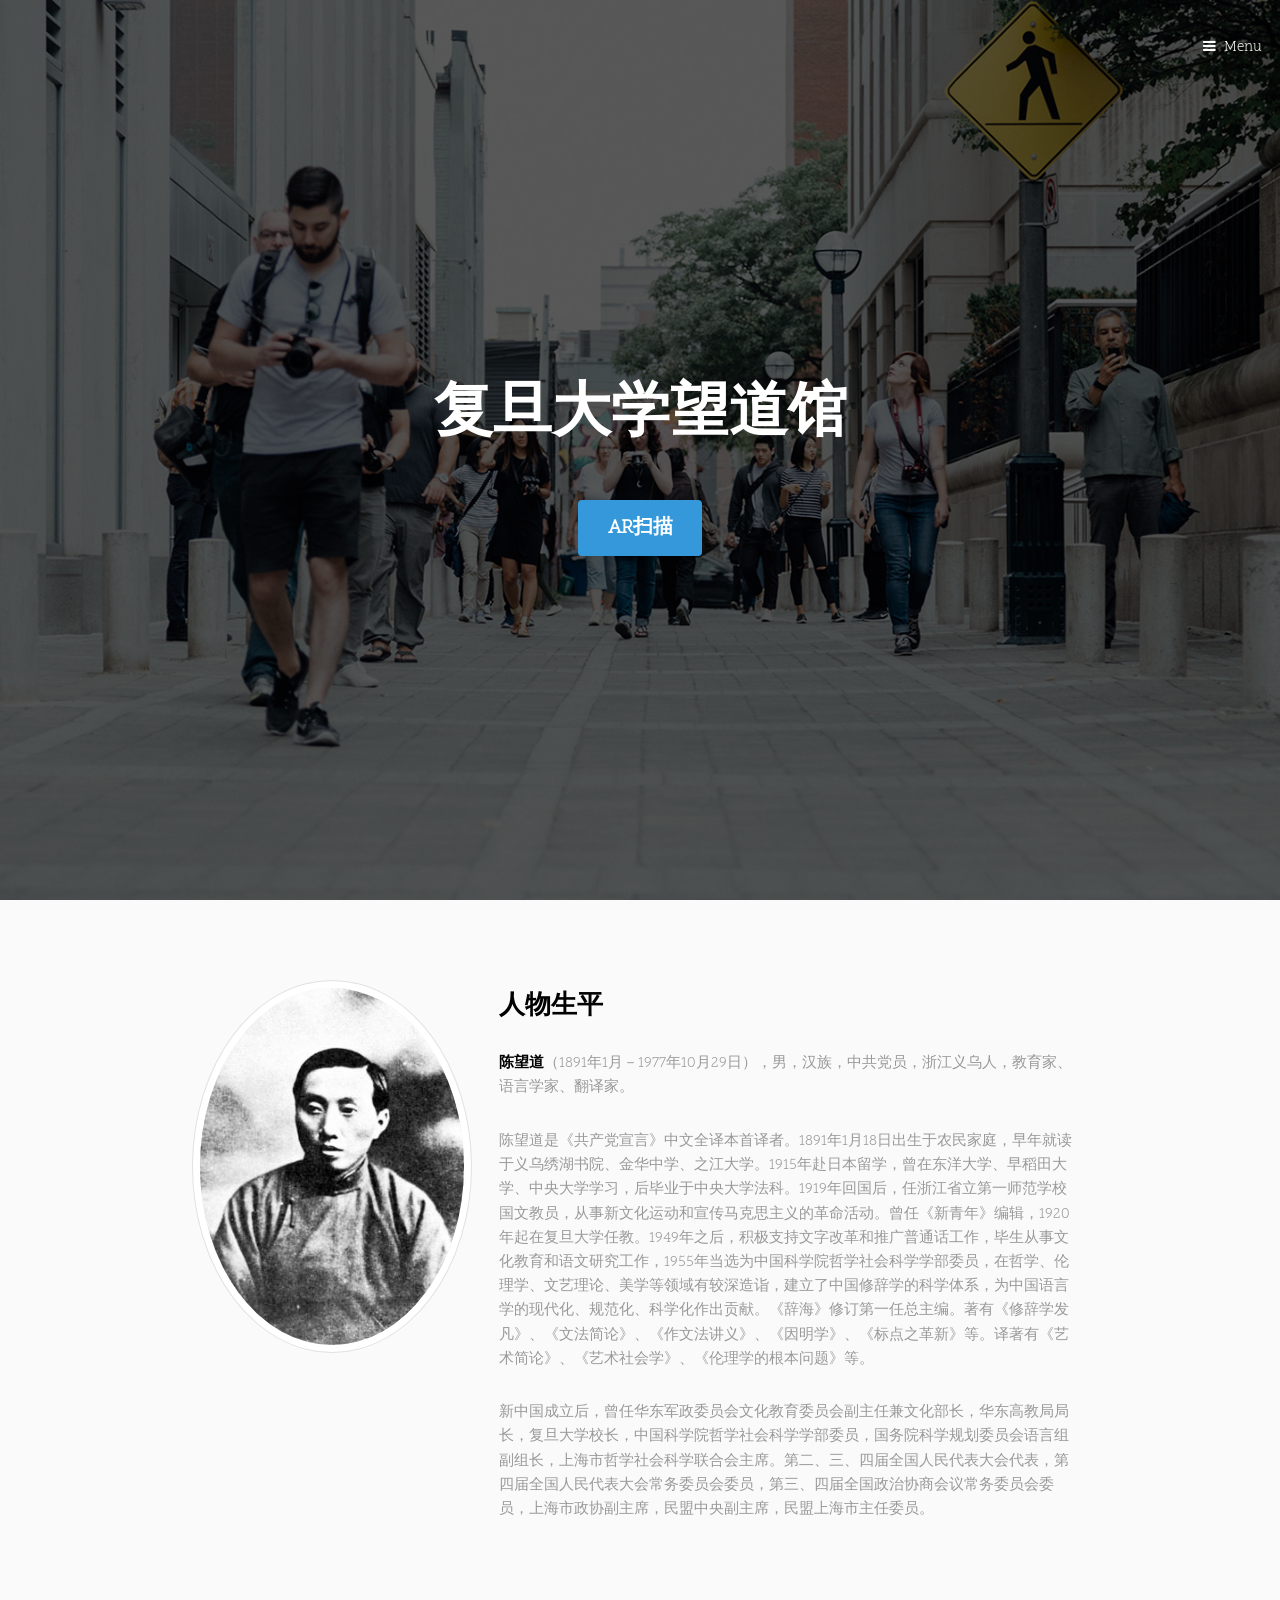
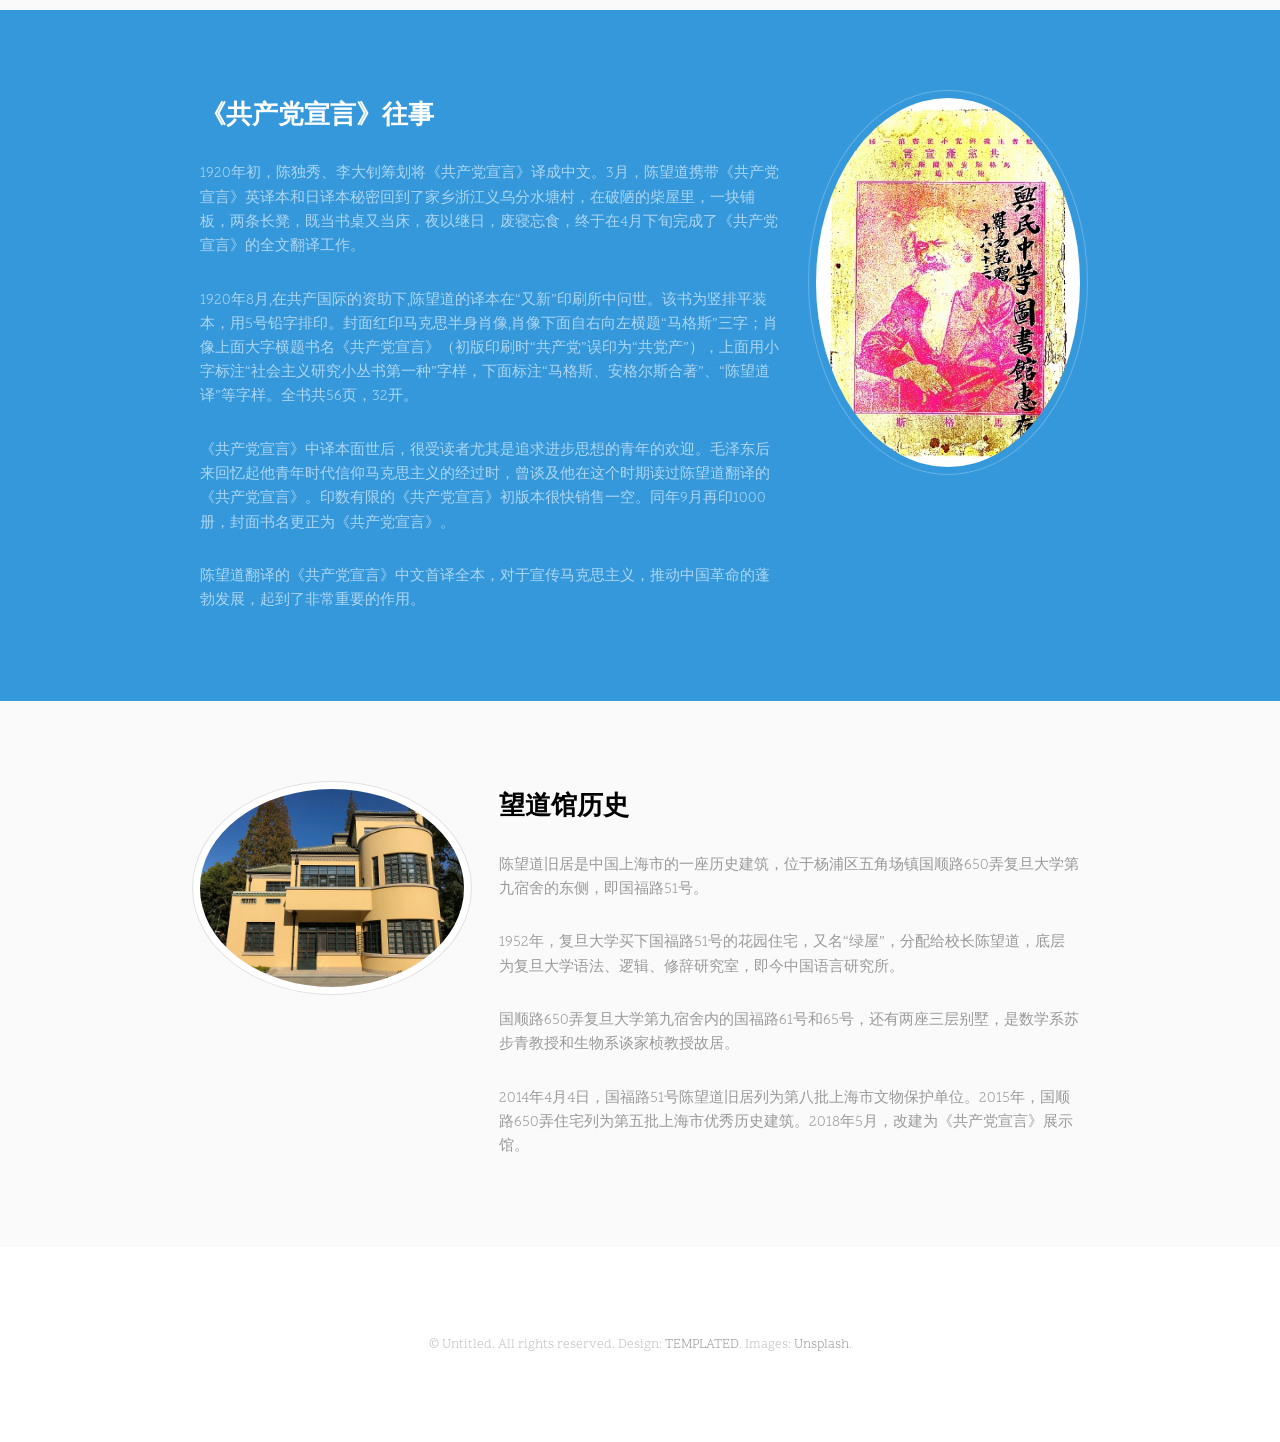
==== Wangdao_WebAR/index.html @ d353bb8d "Add files via upload" ====
<!DOCTYPE HTML>
<!--
	Urban by TEMPLATED
	templated.co @templatedco
	Released for free under the Creative Commons Attribution 3.0 license (templated.co/license)
-->
<html>
	<head>
		<title>复旦大学望道馆</title>
		<meta charset="utf-8" />
		<meta name="viewport" content="width=device-width, initial-scale=1" />
		<link rel="stylesheet" href="assets/css/main.css" />
	</head>
	<body>

		<!-- Header -->
			<header id="header" class="alt">
				<a href="#menu">Menu</a>
			</header>

		<!-- Nav -->
			<nav id="menu">
				<ul class="links">
					<li><a href="index.html">主页</a></li>
					<li><a href="index.html#content1">人物生平</a></li>
					<li><a href="index.html#content2">宣言往事</a></li>
					<li><a href="index.html#content3">展馆历史</a></li>
				</ul>
			</nav>

		<!-- Banner -->
			<section id="banner">
				<div class="inner">
					<header>
						<h1>复旦大学望道馆</h1>
						<p></p>
					</header>
					<a href="#main" class="button big scrolly">AR扫描</a>
				</div>
			</section>

		<!-- Main -->
			<div id="main">

				<!-- Section -->
					<section class="wrapper style1" id="content1">
						<div class="inner">
							<!-- 2 Columns -->
								<div class="flex flex-2">
									<div class="col col1">
										<div class="image round fit">
											<a class="link"><img src="images/Chen_Wangdao.jpg" alt="" /></a>
										</div>
									</div>
									<div class="col col2">
										<h3>人物生平</h3>
										<p><strong>陈望道</strong>（1891年1月－1977年10月29日），男，汉族，中共党员，浙江义乌人，教育家、语言学家、翻译家。</p>
										<p>陈望道是《共产党宣言》中文全译本首译者。1891年1月18日出生于农民家庭，早年就读于义乌绣湖书院、金华中学、之江大学。1915年赴日本留学，曾在东洋大学、早稻田大学、中央大学学习，后毕业于中央大学法科。1919年回国后，任浙江省立第一师范学校国文教员，从事新文化运动和宣传马克思主义的革命活动。曾任《新青年》编辑，1920年起在复旦大学任教。1949年之后，积极支持文字改革和推广普通话工作，毕生从事文化教育和语文研究工作，1955年当选为中国科学院哲学社会科学学部委员，在哲学、伦理学、文艺理论、美学等领域有较深造诣，建立了中国修辞学的科学体系，为中国语言学的现代化、规范化、科学化作出贡献。《辞海》修订第一任总主编。著有《修辞学发凡》、《文法简论》、《作文法讲义》、《因明学》、《标点之革新》等。译著有《艺术简论》、《艺术社会学》、《伦理学的根本问题》等。</p>
										<p>新中国成立后，曾任华东军政委员会文化教育委员会副主任兼文化部长，华东高教局局长，复旦大学校长，中国科学院哲学社会科学学部委员，国务院科学规划委员会语言组副组长，上海市哲学社会科学联合会主席。第二、三、四届全国人民代表大会代表，第四届全国人民代表大会常务委员会委员，第三、四届全国政治协商会议常务委员会委员，上海市政协副主席，民盟中央副主席，民盟上海市主任委员。</p>
										<!-- <a href="#" class="button">Learn More</a> -->
									</div>
								</div>
						</div>
					</section>

				<!-- Section -->
					<section class="wrapper style2" id="content2">
						<div class="inner">
							<div class="flex flex-2">
								<div class="col col2">
									<h3>《共产党宣言》往事</h3>
									<p>1920年初，陈独秀、李大钊筹划将《共产党宣言》译成中文。3月，陈望道携带《共产党宣言》英译本和日译本秘密回到了家乡浙江义乌分水塘村，在破陋的柴屋里，一块铺板，两条长凳，既当书桌又当床，夜以继日，废寝忘食，终于在4月下旬完成了《共产党宣言》的全文翻译工作。</p>
									<p>1920年8月,在共产国际的资助下,陈望道的译本在“又新”印刷所中问世。该书为竖排平装本，用5号铅字排印。封面红印马克思半身肖像,肖像下面自右向左横题“马格斯”三字；肖像上面大字横题书名《共产党宣言》（初版印刷时“共产党”误印为“共党产”），上面用小字标注“社会主义研究小丛书第一种”字样，下面标注“马格斯、安格尔斯合著”、“陈望道译”等字样。全书共56页，32开。</p>
									<p>《共产党宣言》中译本面世后，很受读者尤其是追求进步思想的青年的欢迎。毛泽东后来回忆起他青年时代信仰马克思主义的经过时，曾谈及他在这个时期读过陈望道翻译的《共产党宣言》。印数有限的《共产党宣言》初版本很快销售一空。同年9月再印1000册，封面书名更正为《共产党宣言》。</p>
									<p>陈望道翻译的《共产党宣言》中文首译全本，对于宣传马克思主义，推动中国革命的蓬勃发展，起到了非常重要的作用。</p>
									<!-- <a href="#" class="button">Learn More</a> -->
								</div>
								<div class="col col1 first">
									<div class="image round fit">
										<a class="link"><img src="images/Communist_Manifesto.jpg" alt="" /></a>
									</div>
								</div>
							</div>
						</div>
					</section>

				<!-- Section -->
					<section class="wrapper style1" id="content3">
						<div class="inner">
							<div class="flex flex-2">
								<div class="col col1">
									<div class="image round fit">
										<a class="link"><img src="images/Residence_of_Chen_Wangdao.jpg" alt="" /></a>
									</div>
								</div>
								<div class="col col2">
									<h3>望道馆历史</h3>
									<p>陈望道旧居是中国上海市的一座历史建筑，位于杨浦区五角场镇国顺路650弄复旦大学第九宿舍的东侧，即国福路51号。</p>

									<p>1952年，复旦大学买下国福路51号的花园住宅，又名“绿屋”，分配给校长陈望道，底层为复旦大学语法、逻辑、修辞研究室，即今中国语言研究所。</p>
										
									<p>国顺路650弄复旦大学第九宿舍内的国福路61号和65号，还有两座三层别墅，是数学系苏步青教授和生物系谈家桢教授故居。</p>
										
									<p>2014年4月4日，国福路51号陈望道旧居列为第八批上海市文物保护单位。2015年，国顺路650弄住宅列为第五批上海市优秀历史建筑。2018年5月，改建为《共产党宣言》展示馆。</p>
									<!-- <a href="#" class="button">Learn More</a> -->
								</div>
							</div>
						</div>
					</section>

			</div>

		<!-- Footer -->
			<footer id="footer">
				<div class="copyright">
					<p>&copy; Untitled. All rights reserved. Design: <a href="https://templated.co">TEMPLATED</a>. Images: <a href="https://unsplash.com">Unsplash</a>.</p>
				</div>
			</footer>

		<!-- Scripts -->
			<script src="assets/js/jquery.min.js"></script>
			<script src="assets/js/jquery.scrolly.min.js"></script>
			<script src="assets/js/jquery.scrollex.min.js"></script>
			<script src="assets/js/skel.min.js"></script>
			<script src="assets/js/util.js"></script>
			<script src="assets/js/main.js"></script>

	</body>
</html>
---- Wangdao_WebAR/assets/css/main.css ----
@charset "UTF-8";
@import url(font-awesome.min.css);
@import url("https://fonts.googleapis.com/css?family=Scope+One|Trocchi");

/*
	Urban by TEMPLATED
	templated.co @templatedco
	Released for free under the Creative Commons Attribution 3.0 license (templated.co/license)
*/

/* Reset */

	html, body, div, span, applet, object, iframe, h1, h2, h3, h4, h5, h6, p, blockquote, pre, a, abbr, acronym, address, big, cite, code, del, dfn, em, img, ins, kbd, q, s, samp, small, strike, strong, sub, sup, tt, var, b, u, i, center, dl, dt, dd, ol, ul, li, fieldset, form, label, legend, table, caption, tbody, tfoot, thead, tr, th, td, article, aside, canvas, details, embed, figure, figcaption, footer, header, hgroup, menu, nav, output, ruby, section, summary, time, mark, audio, video {
		margin: 0;
		padding: 0;
		border: 0;
		font-size: 100%;
		font: inherit;
		vertical-align: baseline;
	}

	article, aside, details, figcaption, figure, footer, header, hgroup, menu, nav, section {
		display: block;
	}

	body {
		line-height: 1;
	}

	ol, ul {
		list-style: none;
	}

	blockquote, q {
		quotes: none;
	}

	blockquote:before, blockquote:after, q:before, q:after {
		content: '';
		content: none;
	}

	table {
		border-collapse: collapse;
		border-spacing: 0;
	}

	body {
		-webkit-text-size-adjust: none;
	}

/* Box Model */

	*, *:before, *:after {
		-moz-box-sizing: border-box;
		-webkit-box-sizing: border-box;
		box-sizing: border-box;
	}

/* Containers */

	.container {
		margin-left: auto;
		margin-right: auto;
	}

	.container.\31 25\25 {
		width: 100%;
		max-width: 100em;
		min-width: 80em;
	}

	.container.\37 5\25 {
		width: 60em;
	}

	.container.\35 0\25 {
		width: 40em;
	}

	.container.\32 5\25 {
		width: 20em;
	}

	.container {
		width: 80em;
	}

	@media screen and (max-width: 1680px) {

		.container.\31 25\25 {
			width: 100%;
			max-width: 100em;
			min-width: 80em;
		}

		.container.\37 5\25 {
			width: 60em;
		}

		.container.\35 0\25 {
			width: 40em;
		}

		.container.\32 5\25 {
			width: 20em;
		}

		.container {
			width: 80em;
		}

	}

	@media screen and (max-width: 1280px) {

		.container.\31 25\25 {
			width: 100%;
			max-width: 81.25em;
			min-width: 65em;
		}

		.container.\37 5\25 {
			width: 48.75em;
		}

		.container.\35 0\25 {
			width: 32.5em;
		}

		.container.\32 5\25 {
			width: 16.25em;
		}

		.container {
			width: 65em;
		}

	}

	@media screen and (max-width: 980px) {

		.container.\31 25\25 {
			width: 100%;
			max-width: 112.5%;
			min-width: 90%;
		}

		.container.\37 5\25 {
			width: 67.5%;
		}

		.container.\35 0\25 {
			width: 45%;
		}

		.container.\32 5\25 {
			width: 22.5%;
		}

		.container {
			width: 90%;
		}

	}

	@media screen and (max-width: 736px) {

		.container.\31 25\25 {
			width: 100%;
			max-width: 112.5%;
			min-width: 90%;
		}

		.container.\37 5\25 {
			width: 67.5%;
		}

		.container.\35 0\25 {
			width: 45%;
		}

		.container.\32 5\25 {
			width: 22.5%;
		}

		.container {
			width: 90% !important;
		}

	}

	@media screen and (max-width: 480px) {

		.container.\31 25\25 {
			width: 100%;
			max-width: 112.5%;
			min-width: 90%;
		}

		.container.\37 5\25 {
			width: 67.5%;
		}

		.container.\35 0\25 {
			width: 45%;
		}

		.container.\32 5\25 {
			width: 22.5%;
		}

		.container {
			width: 90% !important;
		}

	}

/* Grid */

	.row {
		border-bottom: solid 1px transparent;
		-moz-box-sizing: border-box;
		-webkit-box-sizing: border-box;
		box-sizing: border-box;
	}

	.row > * {
		float: left;
		-moz-box-sizing: border-box;
		-webkit-box-sizing: border-box;
		box-sizing: border-box;
	}

	.row:after, .row:before {
		content: '';
		display: block;
		clear: both;
		height: 0;
	}

	.row.uniform > * > :first-child {
		margin-top: 0;
	}

	.row.uniform > * > :last-child {
		margin-bottom: 0;
	}

	.row.\30 \25 > * {
		padding: 0 0 0 0em;
	}

	.row.\30 \25 {
		margin: 0 0 -1px 0em;
	}

	.row.uniform.\30 \25 > * {
		padding: 0em 0 0 0em;
	}

	.row.uniform.\30 \25 {
		margin: 0em 0 -1px 0em;
	}

	.row > * {
		padding: 0 0 0 2em;
	}

	.row {
		margin: 0 0 -1px -2em;
	}

	.row.uniform > * {
		padding: 2em 0 0 2em;
	}

	.row.uniform {
		margin: -2em 0 -1px -2em;
	}

	.row.\32 00\25 > * {
		padding: 0 0 0 4em;
	}

	.row.\32 00\25 {
		margin: 0 0 -1px -4em;
	}

	.row.uniform.\32 00\25 > * {
		padding: 4em 0 0 4em;
	}

	.row.uniform.\32 00\25 {
		margin: -4em 0 -1px -4em;
	}

	.row.\31 50\25 > * {
		padding: 0 0 0 3em;
	}

	.row.\31 50\25 {
		margin: 0 0 -1px -3em;
	}

	.row.uniform.\31 50\25 > * {
		padding: 3em 0 0 3em;
	}

	.row.uniform.\31 50\25 {
		margin: -3em 0 -1px -3em;
	}

	.row.\35 0\25 > * {
		padding: 0 0 0 1em;
	}

	.row.\35 0\25 {
		margin: 0 0 -1px -1em;
	}

	.row.uniform.\35 0\25 > * {
		padding: 1em 0 0 1em;
	}

	.row.uniform.\35 0\25 {
		margin: -1em 0 -1px -1em;
	}

	.row.\32 5\25 > * {
		padding: 0 0 0 0.5em;
	}

	.row.\32 5\25 {
		margin: 0 0 -1px -0.5em;
	}

	.row.uniform.\32 5\25 > * {
		padding: 0.5em 0 0 0.5em;
	}

	.row.uniform.\32 5\25 {
		margin: -0.5em 0 -1px -0.5em;
	}

	.\31 2u, .\31 2u\24 {
		width: 100%;
		clear: none;
		margin-left: 0;
	}

	.\31 1u, .\31 1u\24 {
		width: 91.6666666667%;
		clear: none;
		margin-left: 0;
	}

	.\31 0u, .\31 0u\24 {
		width: 83.3333333333%;
		clear: none;
		margin-left: 0;
	}

	.\39 u, .\39 u\24 {
		width: 75%;
		clear: none;
		margin-left: 0;
	}

	.\38 u, .\38 u\24 {
		width: 66.6666666667%;
		clear: none;
		margin-left: 0;
	}

	.\37 u, .\37 u\24 {
		width: 58.3333333333%;
		clear: none;
		margin-left: 0;
	}

	.\36 u, .\36 u\24 {
		width: 50%;
		clear: none;
		margin-left: 0;
	}

	.\35 u, .\35 u\24 {
		width: 41.6666666667%;
		clear: none;
		margin-left: 0;
	}

	.\34 u, .\34 u\24 {
		width: 33.3333333333%;
		clear: none;
		margin-left: 0;
	}

	.\33 u, .\33 u\24 {
		width: 25%;
		clear: none;
		margin-left: 0;
	}

	.\32 u, .\32 u\24 {
		width: 16.6666666667%;
		clear: none;
		margin-left: 0;
	}

	.\31 u, .\31 u\24 {
		width: 8.3333333333%;
		clear: none;
		margin-left: 0;
	}

	.\31 2u\24 + *,
	.\31 1u\24 + *,
	.\31 0u\24 + *,
	.\39 u\24 + *,
	.\38 u\24 + *,
	.\37 u\24 + *,
	.\36 u\24 + *,
	.\35 u\24 + *,
	.\34 u\24 + *,
	.\33 u\24 + *,
	.\32 u\24 + *,
	.\31 u\24 + * {
		clear: left;
	}

	.\-11u {
		margin-left: 91.66667%;
	}

	.\-10u {
		margin-left: 83.33333%;
	}

	.\-9u {
		margin-left: 75%;
	}

	.\-8u {
		margin-left: 66.66667%;
	}

	.\-7u {
		margin-left: 58.33333%;
	}

	.\-6u {
		margin-left: 50%;
	}

	.\-5u {
		margin-left: 41.66667%;
	}

	.\-4u {
		margin-left: 33.33333%;
	}

	.\-3u {
		margin-left: 25%;
	}

	.\-2u {
		margin-left: 16.66667%;
	}

	.\-1u {
		margin-left: 8.33333%;
	}

	@media screen and (max-width: 1680px) {

		.row > * {
			padding: 0 0 0 2em;
		}

		.row {
			margin: 0 0 -1px -2em;
		}

		.row.uniform > * {
			padding: 2em 0 0 2em;
		}

		.row.uniform {
			margin: -2em 0 -1px -2em;
		}

		.row.\32 00\25 > * {
			padding: 0 0 0 4em;
		}

		.row.\32 00\25 {
			margin: 0 0 -1px -4em;
		}

		.row.uniform.\32 00\25 > * {
			padding: 4em 0 0 4em;
		}

		.row.uniform.\32 00\25 {
			margin: -4em 0 -1px -4em;
		}

		.row.\31 50\25 > * {
			padding: 0 0 0 3em;
		}

		.row.\31 50\25 {
			margin: 0 0 -1px -3em;
		}

		.row.uniform.\31 50\25 > * {
			padding: 3em 0 0 3em;
		}

		.row.uniform.\31 50\25 {
			margin: -3em 0 -1px -3em;
		}

		.row.\35 0\25 > * {
			padding: 0 0 0 1em;
		}

		.row.\35 0\25 {
			margin: 0 0 -1px -1em;
		}

		.row.uniform.\35 0\25 > * {
			padding: 1em 0 0 1em;
		}

		.row.uniform.\35 0\25 {
			margin: -1em 0 -1px -1em;
		}

		.row.\32 5\25 > * {
			padding: 0 0 0 0.5em;
		}

		.row.\32 5\25 {
			margin: 0 0 -1px -0.5em;
		}

		.row.uniform.\32 5\25 > * {
			padding: 0.5em 0 0 0.5em;
		}

		.row.uniform.\32 5\25 {
			margin: -0.5em 0 -1px -0.5em;
		}

		.\31 2u\28xlarge\29, .\31 2u\24\28xlarge\29 {
			width: 100%;
			clear: none;
			margin-left: 0;
		}

		.\31 1u\28xlarge\29, .\31 1u\24\28xlarge\29 {
			width: 91.6666666667%;
			clear: none;
			margin-left: 0;
		}

		.\31 0u\28xlarge\29, .\31 0u\24\28xlarge\29 {
			width: 83.3333333333%;
			clear: none;
			margin-left: 0;
		}

		.\39 u\28xlarge\29, .\39 u\24\28xlarge\29 {
			width: 75%;
			clear: none;
			margin-left: 0;
		}

		.\38 u\28xlarge\29, .\38 u\24\28xlarge\29 {
			width: 66.6666666667%;
			clear: none;
			margin-left: 0;
		}

		.\37 u\28xlarge\29, .\37 u\24\28xlarge\29 {
			width: 58.3333333333%;
			clear: none;
			margin-left: 0;
		}

		.\36 u\28xlarge\29, .\36 u\24\28xlarge\29 {
			width: 50%;
			clear: none;
			margin-left: 0;
		}

		.\35 u\28xlarge\29, .\35 u\24\28xlarge\29 {
			width: 41.6666666667%;
			clear: none;
			margin-left: 0;
		}

		.\34 u\28xlarge\29, .\34 u\24\28xlarge\29 {
			width: 33.3333333333%;
			clear: none;
			margin-left: 0;
		}

		.\33 u\28xlarge\29, .\33 u\24\28xlarge\29 {
			width: 25%;
			clear: none;
			margin-left: 0;
		}

		.\32 u\28xlarge\29, .\32 u\24\28xlarge\29 {
			width: 16.6666666667%;
			clear: none;
			margin-left: 0;
		}

		.\31 u\28xlarge\29, .\31 u\24\28xlarge\29 {
			width: 8.3333333333%;
			clear: none;
			margin-left: 0;
		}

		.\31 2u\24\28xlarge\29 + *,
		.\31 1u\24\28xlarge\29 + *,
		.\31 0u\24\28xlarge\29 + *,
		.\39 u\24\28xlarge\29 + *,
		.\38 u\24\28xlarge\29 + *,
		.\37 u\24\28xlarge\29 + *,
		.\36 u\24\28xlarge\29 + *,
		.\35 u\24\28xlarge\29 + *,
		.\34 u\24\28xlarge\29 + *,
		.\33 u\24\28xlarge\29 + *,
		.\32 u\24\28xlarge\29 + *,
		.\31 u\24\28xlarge\29 + * {
			clear: left;
		}

		.\-11u\28xlarge\29 {
			margin-left: 91.66667%;
		}

		.\-10u\28xlarge\29 {
			margin-left: 83.33333%;
		}

		.\-9u\28xlarge\29 {
			margin-left: 75%;
		}

		.\-8u\28xlarge\29 {
			margin-left: 66.66667%;
		}

		.\-7u\28xlarge\29 {
			margin-left: 58.33333%;
		}

		.\-6u\28xlarge\29 {
			margin-left: 50%;
		}

		.\-5u\28xlarge\29 {
			margin-left: 41.66667%;
		}

		.\-4u\28xlarge\29 {
			margin-left: 33.33333%;
		}

		.\-3u\28xlarge\29 {
			margin-left: 25%;
		}

		.\-2u\28xlarge\29 {
			margin-left: 16.66667%;
		}

		.\-1u\28xlarge\29 {
			margin-left: 8.33333%;
		}

	}

	@media screen and (max-width: 1280px) {

		.row > * {
			padding: 0 0 0 1.5em;
		}

		.row {
			margin: 0 0 -1px -1.5em;
		}

		.row.uniform > * {
			padding: 1.5em 0 0 1.5em;
		}

		.row.uniform {
			margin: -1.5em 0 -1px -1.5em;
		}

		.row.\32 00\25 > * {
			padding: 0 0 0 3em;
		}

		.row.\32 00\25 {
			margin: 0 0 -1px -3em;
		}

		.row.uniform.\32 00\25 > * {
			padding: 3em 0 0 3em;
		}

		.row.uniform.\32 00\25 {
			margin: -3em 0 -1px -3em;
		}

		.row.\31 50\25 > * {
			padding: 0 0 0 2.25em;
		}

		.row.\31 50\25 {
			margin: 0 0 -1px -2.25em;
		}

		.row.uniform.\31 50\25 > * {
			padding: 2.25em 0 0 2.25em;
		}

		.row.uniform.\31 50\25 {
			margin: -2.25em 0 -1px -2.25em;
		}

		.row.\35 0\25 > * {
			padding: 0 0 0 0.75em;
		}

		.row.\35 0\25 {
			margin: 0 0 -1px -0.75em;
		}

		.row.uniform.\35 0\25 > * {
			padding: 0.75em 0 0 0.75em;
		}

		.row.uniform.\35 0\25 {
			margin: -0.75em 0 -1px -0.75em;
		}

		.row.\32 5\25 > * {
			padding: 0 0 0 0.375em;
		}

		.row.\32 5\25 {
			margin: 0 0 -1px -0.375em;
		}

		.row.uniform.\32 5\25 > * {
			padding: 0.375em 0 0 0.375em;
		}

		.row.uniform.\32 5\25 {
			margin: -0.375em 0 -1px -0.375em;
		}

		.\31 2u\28large\29, .\31 2u\24\28large\29 {
			width: 100%;
			clear: none;
			margin-left: 0;
		}

		.\31 1u\28large\29, .\31 1u\24\28large\29 {
			width: 91.6666666667%;
			clear: none;
			margin-left: 0;
		}

		.\31 0u\28large\29, .\31 0u\24\28large\29 {
			width: 83.3333333333%;
			clear: none;
			margin-left: 0;
		}

		.\39 u\28large\29, .\39 u\24\28large\29 {
			width: 75%;
			clear: none;
			margin-left: 0;
		}

		.\38 u\28large\29, .\38 u\24\28large\29 {
			width: 66.6666666667%;
			clear: none;
			margin-left: 0;
		}

		.\37 u\28large\29, .\37 u\24\28large\29 {
			width: 58.3333333333%;
			clear: none;
			margin-left: 0;
		}

		.\36 u\28large\29, .\36 u\24\28large\29 {
			width: 50%;
			clear: none;
			margin-left: 0;
		}

		.\35 u\28large\29, .\35 u\24\28large\29 {
			width: 41.6666666667%;
			clear: none;
			margin-left: 0;
		}

		.\34 u\28large\29, .\34 u\24\28large\29 {
			width: 33.3333333333%;
			clear: none;
			margin-left: 0;
		}

		.\33 u\28large\29, .\33 u\24\28large\29 {
			width: 25%;
			clear: none;
			margin-left: 0;
		}

		.\32 u\28large\29, .\32 u\24\28large\29 {
			width: 16.6666666667%;
			clear: none;
			margin-left: 0;
		}

		.\31 u\28large\29, .\31 u\24\28large\29 {
			width: 8.3333333333%;
			clear: none;
			margin-left: 0;
		}

		.\31 2u\24\28large\29 + *,
		.\31 1u\24\28large\29 + *,
		.\31 0u\24\28large\29 + *,
		.\39 u\24\28large\29 + *,
		.\38 u\24\28large\29 + *,
		.\37 u\24\28large\29 + *,
		.\36 u\24\28large\29 + *,
		.\35 u\24\28large\29 + *,
		.\34 u\24\28large\29 + *,
		.\33 u\24\28large\29 + *,
		.\32 u\24\28large\29 + *,
		.\31 u\24\28large\29 + * {
			clear: left;
		}

		.\-11u\28large\29 {
			margin-left: 91.66667%;
		}

		.\-10u\28large\29 {
			margin-left: 83.33333%;
		}

		.\-9u\28large\29 {
			margin-left: 75%;
		}

		.\-8u\28large\29 {
			margin-left: 66.66667%;
		}

		.\-7u\28large\29 {
			margin-left: 58.33333%;
		}

		.\-6u\28large\29 {
			margin-left: 50%;
		}

		.\-5u\28large\29 {
			margin-left: 41.66667%;
		}

		.\-4u\28large\29 {
			margin-left: 33.33333%;
		}

		.\-3u\28large\29 {
			margin-left: 25%;
		}

		.\-2u\28large\29 {
			margin-left: 16.66667%;
		}

		.\-1u\28large\29 {
			margin-left: 8.33333%;
		}

	}

	@media screen and (max-width: 980px) {

		.row > * {
			padding: 0 0 0 1.5em;
		}

		.row {
			margin: 0 0 -1px -1.5em;
		}

		.row.uniform > * {
			padding: 1.5em 0 0 1.5em;
		}

		.row.uniform {
			margin: -1.5em 0 -1px -1.5em;
		}

		.row.\32 00\25 > * {
			padding: 0 0 0 3em;
		}

		.row.\32 00\25 {
			margin: 0 0 -1px -3em;
		}

		.row.uniform.\32 00\25 > * {
			padding: 3em 0 0 3em;
		}

		.row.uniform.\32 00\25 {
			margin: -3em 0 -1px -3em;
		}

		.row.\31 50\25 > * {
			padding: 0 0 0 2.25em;
		}

		.row.\31 50\25 {
			margin: 0 0 -1px -2.25em;
		}

		.row.uniform.\31 50\25 > * {
			padding: 2.25em 0 0 2.25em;
		}

		.row.uniform.\31 50\25 {
			margin: -2.25em 0 -1px -2.25em;
		}

		.row.\35 0\25 > * {
			padding: 0 0 0 0.75em;
		}

		.row.\35 0\25 {
			margin: 0 0 -1px -0.75em;
		}

		.row.uniform.\35 0\25 > * {
			padding: 0.75em 0 0 0.75em;
		}

		.row.uniform.\35 0\25 {
			margin: -0.75em 0 -1px -0.75em;
		}

		.row.\32 5\25 > * {
			padding: 0 0 0 0.375em;
		}

		.row.\32 5\25 {
			margin: 0 0 -1px -0.375em;
		}

		.row.uniform.\32 5\25 > * {
			padding: 0.375em 0 0 0.375em;
		}

		.row.uniform.\32 5\25 {
			margin: -0.375em 0 -1px -0.375em;
		}

		.\31 2u\28medium\29, .\31 2u\24\28medium\29 {
			width: 100%;
			clear: none;
			margin-left: 0;
		}

		.\31 1u\28medium\29, .\31 1u\24\28medium\29 {
			width: 91.6666666667%;
			clear: none;
			margin-left: 0;
		}

		.\31 0u\28medium\29, .\31 0u\24\28medium\29 {
			width: 83.3333333333%;
			clear: none;
			margin-left: 0;
		}

		.\39 u\28medium\29, .\39 u\24\28medium\29 {
			width: 75%;
			clear: none;
			margin-left: 0;
		}

		.\38 u\28medium\29, .\38 u\24\28medium\29 {
			width: 66.6666666667%;
			clear: none;
			margin-left: 0;
		}

		.\37 u\28medium\29, .\37 u\24\28medium\29 {
			width: 58.3333333333%;
			clear: none;
			margin-left: 0;
		}

		.\36 u\28medium\29, .\36 u\24\28medium\29 {
			width: 50%;
			clear: none;
			margin-left: 0;
		}

		.\35 u\28medium\29, .\35 u\24\28medium\29 {
			width: 41.6666666667%;
			clear: none;
			margin-left: 0;
		}

		.\34 u\28medium\29, .\34 u\24\28medium\29 {
			width: 33.3333333333%;
			clear: none;
			margin-left: 0;
		}

		.\33 u\28medium\29, .\33 u\24\28medium\29 {
			width: 25%;
			clear: none;
			margin-left: 0;
		}

		.\32 u\28medium\29, .\32 u\24\28medium\29 {
			width: 16.6666666667%;
			clear: none;
			margin-left: 0;
		}

		.\31 u\28medium\29, .\31 u\24\28medium\29 {
			width: 8.3333333333%;
			clear: none;
			margin-left: 0;
		}

		.\31 2u\24\28medium\29 + *,
		.\31 1u\24\28medium\29 + *,
		.\31 0u\24\28medium\29 + *,
		.\39 u\24\28medium\29 + *,
		.\38 u\24\28medium\29 + *,
		.\37 u\24\28medium\29 + *,
		.\36 u\24\28medium\29 + *,
		.\35 u\24\28medium\29 + *,
		.\34 u\24\28medium\29 + *,
		.\33 u\24\28medium\29 + *,
		.\32 u\24\28medium\29 + *,
		.\31 u\24\28medium\29 + * {
			clear: left;
		}

		.\-11u\28medium\29 {
			margin-left: 91.66667%;
		}

		.\-10u\28medium\29 {
			margin-left: 83.33333%;
		}

		.\-9u\28medium\29 {
			margin-left: 75%;
		}

		.\-8u\28medium\29 {
			margin-left: 66.66667%;
		}

		.\-7u\28medium\29 {
			margin-left: 58.33333%;
		}

		.\-6u\28medium\29 {
			margin-left: 50%;
		}

		.\-5u\28medium\29 {
			margin-left: 41.66667%;
		}

		.\-4u\28medium\29 {
			margin-left: 33.33333%;
		}

		.\-3u\28medium\29 {
			margin-left: 25%;
		}

		.\-2u\28medium\29 {
			margin-left: 16.66667%;
		}

		.\-1u\28medium\29 {
			margin-left: 8.33333%;
		}

	}

	@media screen and (max-width: 736px) {

		.row > * {
			padding: 0 0 0 1.25em;
		}

		.row {
			margin: 0 0 -1px -1.25em;
		}

		.row.uniform > * {
			padding: 1.25em 0 0 1.25em;
		}

		.row.uniform {
			margin: -1.25em 0 -1px -1.25em;
		}

		.row.\32 00\25 > * {
			padding: 0 0 0 2.5em;
		}

		.row.\32 00\25 {
			margin: 0 0 -1px -2.5em;
		}

		.row.uniform.\32 00\25 > * {
			padding: 2.5em 0 0 2.5em;
		}

		.row.uniform.\32 00\25 {
			margin: -2.5em 0 -1px -2.5em;
		}

		.row.\31 50\25 > * {
			padding: 0 0 0 1.875em;
		}

		.row.\31 50\25 {
			margin: 0 0 -1px -1.875em;
		}

		.row.uniform.\31 50\25 > * {
			padding: 1.875em 0 0 1.875em;
		}

		.row.uniform.\31 50\25 {
			margin: -1.875em 0 -1px -1.875em;
		}

		.row.\35 0\25 > * {
			padding: 0 0 0 0.625em;
		}

		.row.\35 0\25 {
			margin: 0 0 -1px -0.625em;
		}

		.row.uniform.\35 0\25 > * {
			padding: 0.625em 0 0 0.625em;
		}

		.row.uniform.\35 0\25 {
			margin: -0.625em 0 -1px -0.625em;
		}

		.row.\32 5\25 > * {
			padding: 0 0 0 0.3125em;
		}

		.row.\32 5\25 {
			margin: 0 0 -1px -0.3125em;
		}

		.row.uniform.\32 5\25 > * {
			padding: 0.3125em 0 0 0.3125em;
		}

		.row.uniform.\32 5\25 {
			margin: -0.3125em 0 -1px -0.3125em;
		}

		.\31 2u\28small\29, .\31 2u\24\28small\29 {
			width: 100%;
			clear: none;
			margin-left: 0;
		}

		.\31 1u\28small\29, .\31 1u\24\28small\29 {
			width: 91.6666666667%;
			clear: none;
			margin-left: 0;
		}

		.\31 0u\28small\29, .\31 0u\24\28small\29 {
			width: 83.3333333333%;
			clear: none;
			margin-left: 0;
		}

		.\39 u\28small\29, .\39 u\24\28small\29 {
			width: 75%;
			clear: none;
			margin-left: 0;
		}

		.\38 u\28small\29, .\38 u\24\28small\29 {
			width: 66.6666666667%;
			clear: none;
			margin-left: 0;
		}

		.\37 u\28small\29, .\37 u\24\28small\29 {
			width: 58.3333333333%;
			clear: none;
			margin-left: 0;
		}

		.\36 u\28small\29, .\36 u\24\28small\29 {
			width: 50%;
			clear: none;
			margin-left: 0;
		}

		.\35 u\28small\29, .\35 u\24\28small\29 {
			width: 41.6666666667%;
			clear: none;
			margin-left: 0;
		}

		.\34 u\28small\29, .\34 u\24\28small\29 {
			width: 33.3333333333%;
			clear: none;
			margin-left: 0;
		}

		.\33 u\28small\29, .\33 u\24\28small\29 {
			width: 25%;
			clear: none;
			margin-left: 0;
		}

		.\32 u\28small\29, .\32 u\24\28small\29 {
			width: 16.6666666667%;
			clear: none;
			margin-left: 0;
		}

		.\31 u\28small\29, .\31 u\24\28small\29 {
			width: 8.3333333333%;
			clear: none;
			margin-left: 0;
		}

		.\31 2u\24\28small\29 + *,
		.\31 1u\24\28small\29 + *,
		.\31 0u\24\28small\29 + *,
		.\39 u\24\28small\29 + *,
		.\38 u\24\28small\29 + *,
		.\37 u\24\28small\29 + *,
		.\36 u\24\28small\29 + *,
		.\35 u\24\28small\29 + *,
		.\34 u\24\28small\29 + *,
		.\33 u\24\28small\29 + *,
		.\32 u\24\28small\29 + *,
		.\31 u\24\28small\29 + * {
			clear: left;
		}

		.\-11u\28small\29 {
			margin-left: 91.66667%;
		}

		.\-10u\28small\29 {
			margin-left: 83.33333%;
		}

		.\-9u\28small\29 {
			margin-left: 75%;
		}

		.\-8u\28small\29 {
			margin-left: 66.66667%;
		}

		.\-7u\28small\29 {
			margin-left: 58.33333%;
		}

		.\-6u\28small\29 {
			margin-left: 50%;
		}

		.\-5u\28small\29 {
			margin-left: 41.66667%;
		}

		.\-4u\28small\29 {
			margin-left: 33.33333%;
		}

		.\-3u\28small\29 {
			margin-left: 25%;
		}

		.\-2u\28small\29 {
			margin-left: 16.66667%;
		}

		.\-1u\28small\29 {
			margin-left: 8.33333%;
		}

	}

	@media screen and (max-width: 480px) {

		.row > * {
			padding: 0 0 0 1.25em;
		}

		.row {
			margin: 0 0 -1px -1.25em;
		}

		.row.uniform > * {
			padding: 1.25em 0 0 1.25em;
		}

		.row.uniform {
			margin: -1.25em 0 -1px -1.25em;
		}

		.row.\32 00\25 > * {
			padding: 0 0 0 2.5em;
		}

		.row.\32 00\25 {
			margin: 0 0 -1px -2.5em;
		}

		.row.uniform.\32 00\25 > * {
			padding: 2.5em 0 0 2.5em;
		}

		.row.uniform.\32 00\25 {
			margin: -2.5em 0 -1px -2.5em;
		}

		.row.\31 50\25 > * {
			padding: 0 0 0 1.875em;
		}

		.row.\31 50\25 {
			margin: 0 0 -1px -1.875em;
		}

		.row.uniform.\31 50\25 > * {
			padding: 1.875em 0 0 1.875em;
		}

		.row.uniform.\31 50\25 {
			margin: -1.875em 0 -1px -1.875em;
		}

		.row.\35 0\25 > * {
			padding: 0 0 0 0.625em;
		}

		.row.\35 0\25 {
			margin: 0 0 -1px -0.625em;
		}

		.row.uniform.\35 0\25 > * {
			padding: 0.625em 0 0 0.625em;
		}

		.row.uniform.\35 0\25 {
			margin: -0.625em 0 -1px -0.625em;
		}

		.row.\32 5\25 > * {
			padding: 0 0 0 0.3125em;
		}

		.row.\32 5\25 {
			margin: 0 0 -1px -0.3125em;
		}

		.row.uniform.\32 5\25 > * {
			padding: 0.3125em 0 0 0.3125em;
		}

		.row.uniform.\32 5\25 {
			margin: -0.3125em 0 -1px -0.3125em;
		}

		.\31 2u\28xsmall\29, .\31 2u\24\28xsmall\29 {
			width: 100%;
			clear: none;
			margin-left: 0;
		}

		.\31 1u\28xsmall\29, .\31 1u\24\28xsmall\29 {
			width: 91.6666666667%;
			clear: none;
			margin-left: 0;
		}

		.\31 0u\28xsmall\29, .\31 0u\24\28xsmall\29 {
			width: 83.3333333333%;
			clear: none;
			margin-left: 0;
		}

		.\39 u\28xsmall\29, .\39 u\24\28xsmall\29 {
			width: 75%;
			clear: none;
			margin-left: 0;
		}

		.\38 u\28xsmall\29, .\38 u\24\28xsmall\29 {
			width: 66.6666666667%;
			clear: none;
			margin-left: 0;
		}

		.\37 u\28xsmall\29, .\37 u\24\28xsmall\29 {
			width: 58.3333333333%;
			clear: none;
			margin-left: 0;
		}

		.\36 u\28xsmall\29, .\36 u\24\28xsmall\29 {
			width: 50%;
			clear: none;
			margin-left: 0;
		}

		.\35 u\28xsmall\29, .\35 u\24\28xsmall\29 {
			width: 41.6666666667%;
			clear: none;
			margin-left: 0;
		}

		.\34 u\28xsmall\29, .\34 u\24\28xsmall\29 {
			width: 33.3333333333%;
			clear: none;
			margin-left: 0;
		}

		.\33 u\28xsmall\29, .\33 u\24\28xsmall\29 {
			width: 25%;
			clear: none;
			margin-left: 0;
		}

		.\32 u\28xsmall\29, .\32 u\24\28xsmall\29 {
			width: 16.6666666667%;
			clear: none;
			margin-left: 0;
		}

		.\31 u\28xsmall\29, .\31 u\24\28xsmall\29 {
			width: 8.3333333333%;
			clear: none;
			margin-left: 0;
		}

		.\31 2u\24\28xsmall\29 + *,
		.\31 1u\24\28xsmall\29 + *,
		.\31 0u\24\28xsmall\29 + *,
		.\39 u\24\28xsmall\29 + *,
		.\38 u\24\28xsmall\29 + *,
		.\37 u\24\28xsmall\29 + *,
		.\36 u\24\28xsmall\29 + *,
		.\35 u\24\28xsmall\29 + *,
		.\34 u\24\28xsmall\29 + *,
		.\33 u\24\28xsmall\29 + *,
		.\32 u\24\28xsmall\29 + *,
		.\31 u\24\28xsmall\29 + * {
			clear: left;
		}

		.\-11u\28xsmall\29 {
			margin-left: 91.66667%;
		}

		.\-10u\28xsmall\29 {
			margin-left: 83.33333%;
		}

		.\-9u\28xsmall\29 {
			margin-left: 75%;
		}

		.\-8u\28xsmall\29 {
			margin-left: 66.66667%;
		}

		.\-7u\28xsmall\29 {
			margin-left: 58.33333%;
		}

		.\-6u\28xsmall\29 {
			margin-left: 50%;
		}

		.\-5u\28xsmall\29 {
			margin-left: 41.66667%;
		}

		.\-4u\28xsmall\29 {
			margin-left: 33.33333%;
		}

		.\-3u\28xsmall\29 {
			margin-left: 25%;
		}

		.\-2u\28xsmall\29 {
			margin-left: 16.66667%;
		}

		.\-1u\28xsmall\29 {
			margin-left: 8.33333%;
		}

	}

/* Basic */

	@-ms-viewport {
		width: device-width;
	}

	body {
		-ms-overflow-style: scrollbar;
	}

	@media screen and (max-width: 480px) {

		html, body {
			min-width: 320px;
		}

	}

	body {
		background: #fff;
	}

		body.is-loading *, body.is-loading *:before, body.is-loading *:after {
			-moz-animation: none !important;
			-webkit-animation: none !important;
			-ms-animation: none !important;
			animation: none !important;
			-moz-transition: none !important;
			-webkit-transition: none !important;
			-ms-transition: none !important;
			transition: none !important;
		}

/* Type */

	body {
		background-color: #fff;
		color: #999999;
	}

	body, input, select, textarea {
		font-family: "Scope One", serif;
		font-size: 13pt;
		font-weight: 300;
		line-height: 1.65;
	}

		@media screen and (max-width: 1680px) {

			body, input, select, textarea {
				font-size: 11pt;
			}

		}

		@media screen and (max-width: 1280px) {

			body, input, select, textarea {
				font-size: 11pt;
			}

		}

		@media screen and (max-width: 980px) {

			body, input, select, textarea {
				font-size: 12pt;
			}

		}

		@media screen and (max-width: 736px) {

			body, input, select, textarea {
				font-size: 12pt;
			}

		}

		@media screen and (max-width: 480px) {

			body, input, select, textarea {
				font-size: 12pt;
			}

		}

	a {
		-moz-transition: color 0.2s ease-in-out;
		-webkit-transition: color 0.2s ease-in-out;
		-ms-transition: color 0.2s ease-in-out;
		transition: color 0.2s ease-in-out;
		text-decoration: none;
	}

	strong, b {
		font-weight: 700;
	}

	em, i {
		font-style: italic;
	}

	p {
		margin: 0 0 2em 0;
	}

	h1, h2, h3, h4, h5, h6 {
		font-weight: 700;
		line-height: 1.5;
		margin: 0 0 1em 0;
	}

		h1 a, h2 a, h3 a, h4 a, h5 a, h6 a {
			color: inherit;
			text-decoration: none;
		}

	h1 {
		font-size: 3em;
		margin-bottom: .25em;
	}

		@media screen and (max-width: 736px) {

			h1 {
				font-size: 2.5em;
			}

		}

	h2 {
		font-size: 2.5em;
	}

		@media screen and (max-width: 736px) {

			h2 {
				font-size: 2em;
			}

		}

		@media screen and (max-width: 480px) {

			h2 {
				font-size: 1.5em;
			}

		}

	h3 {
		font-size: 1.75em;
	}

		@media screen and (max-width: 736px) {

			h3 {
				font-size: 1.5em;
			}

		}

		@media screen and (max-width: 480px) {

			h3 {
				font-size: 1.25em;
			}

		}

	h4 {
		font-size: 1.5em;
	}

	h5 {
		font-size: 0.9em;
	}

	h6 {
		font-size: 0.7em;
	}

	sub {
		font-size: 0.8em;
		position: relative;
		top: 0.5em;
	}

	sup {
		font-size: 0.8em;
		position: relative;
		top: -0.5em;
	}

	blockquote {
		border-left: solid 4px;
		font-style: italic;
		margin: 0 0 2em 0;
		padding: 0.5em 0 0.5em 2em;
	}

	code {
		border-radius: 4px;
		border: solid 1px;
		font-family: "Courier New", monospace;
		font-size: 0.9em;
		margin: 0 0.25em;
		padding: 0.25em 0.65em;
	}

	pre {
		-webkit-overflow-scrolling: touch;
		font-family: "Courier New", monospace;
		font-size: 0.9em;
		margin: 0 0 2em 0;
	}

		pre code {
			display: block;
			line-height: 1.75;
			padding: 1em 1.5em;
			overflow-x: auto;
		}

	header p {
		font-size: 1.25em;
	}

	hr {
		border: 0;
		border-bottom: solid 1px;
		margin: 2em 0;
	}

		hr.major {
			margin: 3em 0;
		}

	.align-left {
		text-align: left;
	}

	.align-center {
		text-align: center;
	}

	.align-right {
		text-align: right;
	}

	input, select, textarea {
		color: #000;
	}

	a {
		color: #999999;
	}

		a:hover {
			color: rgba(153, 153, 153, 0.5);
		}

	strong, b {
		color: #000;
	}

	h1, h2, h3, h4, h5, h6 {
		color: #000;
	}

	blockquote {
		border-left-color: rgba(0, 0, 0, 0.1);
	}

	code {
		background: rgba(0, 0, 0, 0.075);
		border-color: rgba(0, 0, 0, 0.1);
	}

	hr {
		border-bottom-color: rgba(0, 0, 0, 0.1);
	}

/* Box */

	.box {
		border-radius: 4px;
		border: solid 1px;
		margin-bottom: 2em;
		padding: 1.5em;
	}

		.box > :last-child,
		.box > :last-child > :last-child,
		.box > :last-child > :last-child > :last-child {
			margin-bottom: 0;
		}

		.box.alt {
			border: 0;
			border-radius: 0;
			padding: 0;
		}

	.box {
		border-color: rgba(0, 0, 0, 0.1);
	}

/* Button */

	input[type="submit"],
	input[type="reset"],
	input[type="button"],
	button,
	.button {
		-moz-appearance: none;
		-webkit-appearance: none;
		-ms-appearance: none;
		appearance: none;
		-moz-transition: background-color 0.2s ease-in-out, color 0.2s ease-in-out;
		-webkit-transition: background-color 0.2s ease-in-out, color 0.2s ease-in-out;
		-ms-transition: background-color 0.2s ease-in-out, color 0.2s ease-in-out;
		transition: background-color 0.2s ease-in-out, color 0.2s ease-in-out;
		border-radius: 4px;
		border: 0;
		cursor: pointer;
		display: inline-block;
		font-weight: 700;
		height: 2.85em;
		line-height: 2.95em;
		padding: 0 1.5em;
		text-align: center;
		text-decoration: none;
		white-space: nowrap;
	}

		input[type="submit"].icon,
		input[type="reset"].icon,
		input[type="button"].icon,
		button.icon,
		.button.icon {
			padding-left: 1.35em;
		}

			input[type="submit"].icon:before,
			input[type="reset"].icon:before,
			input[type="button"].icon:before,
			button.icon:before,
			.button.icon:before {
				margin-right: 0.5em;
			}

		input[type="submit"].fit,
		input[type="reset"].fit,
		input[type="button"].fit,
		button.fit,
		.button.fit {
			display: block;
			margin: 0 0 1em 0;
			width: 100%;
		}

		input[type="submit"].small,
		input[type="reset"].small,
		input[type="button"].small,
		button.small,
		.button.small {
			font-size: 0.8em;
		}

		input[type="submit"].big,
		input[type="reset"].big,
		input[type="button"].big,
		button.big,
		.button.big {
			font-size: 1.35em;
		}

		input[type="submit"].disabled, input[type="submit"]:disabled,
		input[type="reset"].disabled,
		input[type="reset"]:disabled,
		input[type="button"].disabled,
		input[type="button"]:disabled,
		button.disabled,
		button:disabled,
		.button.disabled,
		.button:disabled {
			-moz-pointer-events: none;
			-webkit-pointer-events: none;
			-ms-pointer-events: none;
			pointer-events: none;
			opacity: 0.25;
		}

		@media screen and (max-width: 480px) {

			input[type="submit"],
			input[type="reset"],
			input[type="button"],
			button,
			.button {
				padding: 0;
				width: 100%;
			}

		}

	input[type="submit"],
	input[type="reset"],
	input[type="button"],
	button,
	.button {
		background-color: #3498db;
		color: #fff !important;
	}

		input[type="submit"]:hover,
		input[type="reset"]:hover,
		input[type="button"]:hover,
		button:hover,
		.button:hover {
			background-color: #4aa3df;
		}

		input[type="submit"]:active,
		input[type="reset"]:active,
		input[type="button"]:active,
		button:active,
		.button:active {
			background-color: #258cd1;
		}

		input[type="submit"].alt,
		input[type="reset"].alt,
		input[type="button"].alt,
		button.alt,
		.button.alt {
			background-color: transparent;
			box-shadow: inset 0 0 0 2px rgba(0, 0, 0, 0.1);
			color: #000 !important;
		}

			input[type="submit"].alt:hover,
			input[type="reset"].alt:hover,
			input[type="button"].alt:hover,
			button.alt:hover,
			.button.alt:hover {
				background-color: rgba(0, 0, 0, 0.075);
			}

			input[type="submit"].alt:active,
			input[type="reset"].alt:active,
			input[type="button"].alt:active,
			button.alt:active,
			.button.alt:active {
				background-color: rgba(0, 0, 0, 0.15);
			}

			input[type="submit"].alt.icon:before,
			input[type="reset"].alt.icon:before,
			input[type="button"].alt.icon:before,
			button.alt.icon:before,
			.button.alt.icon:before {
				color: #bfbfbf;
			}

		input[type="submit"].special,
		input[type="reset"].special,
		input[type="button"].special,
		button.special,
		.button.special {
			background-color: #fafafa;
			color: #000 !important;
		}

			input[type="submit"].special:hover,
			input[type="reset"].special:hover,
			input[type="button"].special:hover,
			button.special:hover,
			.button.special:hover {
				background-color: white;
			}

			input[type="submit"].special:active,
			input[type="reset"].special:active,
			input[type="button"].special:active,
			button.special:active,
			.button.special:active {
				background-color: #ededed;
			}

/* Flex */

	.flex {
		display: -ms-flexbox;
		-ms-flex-pack: justify;
		display: -moz-flex;
		display: -webkit-flex;
		display: -ms-flex;
		display: flex;
		-moz-flex-wrap: wrap;
		-webkit-flex-wrap: wrap;
		-ms-flex-wrap: wrap;
		flex-wrap: wrap;
		-moz-justify-content: space-between;
		-webkit-justify-content: space-between;
		-ms-justify-content: space-between;
		justify-content: space-between;
	}

		.flex.flex-2, .flex.flex-3 {
			-moz-align-items: stretch;
			-webkit-align-items: stretch;
			-ms-align-items: stretch;
			align-items: stretch;
		}

			.flex.flex-2.center, .flex.flex-3.center {
				-moz-align-items: center;
				-webkit-align-items: center;
				-ms-align-items: center;
				align-items: center;
			}

		.flex.flex-2 .col {
			width: 48%;
		}

			.flex.flex-2 .col.col1 {
				width: 30%;
			}

			.flex.flex-2 .col.col2 {
				width: 66%;
			}

			@media screen and (max-width: 736px) {

				.flex.flex-2 .col.col1, .flex.flex-2 .col.col2 {
					width: 100%;
					margin-bottom: 2em;
				}

					.flex.flex-2 .col.col1 .image, .flex.flex-2 .col.col2 .image {
						max-width: 60%;
						margin: 0 auto 2em auto;
					}

			}

		.flex.flex-3 .col {
			width: 28%;
		}

			@media screen and (max-width: 736px) {

				.flex.flex-3 .col {
					width: 100%;
					margin-bottom: 2em;
				}

					.flex.flex-3 .col .image {
						max-width: 60%;
						margin: 0 auto 2em auto;
					}

			}

		.flex.flex-4 .col {
			width: 22%;
		}

		.flex.flex-tabs {
			-moz-flex-wrap: nowrap;
			-webkit-flex-wrap: nowrap;
			-ms-flex-wrap: nowrap;
			flex-wrap: nowrap;
		}

			.flex.flex-tabs ul {
				width: 20%;
			}

			.flex.flex-tabs .tabs {
				width: 77%;
			}

		@media screen and (max-width: 980px) {

			.flex.flex-4 .col {
				width: 48%;
			}

			.flex.flex-tabs ul {
				width: 30%;
			}

			.flex.flex-tabs .tabs {
				width: 67%;
			}

			.flex.flex-tabs .flex-3 .col {
				width: 48%;
			}

		}

		@media screen and (max-width: 736px) {

			.flex.flex-2 .col, .flex.flex-3 .col, .flex.flex-4 .col {
				width: 100%;
				-moz-order: 2;
				-webkit-order: 2;
				-ms-order: 2;
				order: 2;
			}

				.flex.flex-2 .col.first, .flex.flex-3 .col.first, .flex.flex-4 .col.first {
					-moz-order: 1;
					-webkit-order: 1;
					-ms-order: 1;
					order: 1;
				}

			.flex.flex-tabs {
				-moz-flex-wrap: wrap;
				-webkit-flex-wrap: wrap;
				-ms-flex-wrap: wrap;
				flex-wrap: wrap;
			}

				.flex.flex-tabs ul {
					width: 100%;
				}

				.flex.flex-tabs .tabs {
					width: 100%;
				}

				.flex.flex-tabs .flex-3 .col {
					width: 100%;
				}

		}

/* Form */

	form {
		margin: 0 0 2em 0;
	}

	label {
		display: block;
		font-size: 0.9em;
		font-weight: 700;
		margin: 0 0 1em 0;
	}

	input[type="text"],
	input[type="password"],
	input[type="email"],
	select,
	textarea {
		-moz-appearance: none;
		-webkit-appearance: none;
		-ms-appearance: none;
		appearance: none;
		border-radius: 4px;
		border: none;
		border: solid 1px;
		color: inherit;
		display: block;
		outline: 0;
		padding: 0 1em;
		text-decoration: none;
		width: 100%;
	}

		input[type="text"]:invalid,
		input[type="password"]:invalid,
		input[type="email"]:invalid,
		select:invalid,
		textarea:invalid {
			box-shadow: none;
		}

	.select-wrapper {
		text-decoration: none;
		display: block;
		position: relative;
	}

		.select-wrapper:before {
			-moz-osx-font-smoothing: grayscale;
			-webkit-font-smoothing: antialiased;
			font-family: FontAwesome;
			font-style: normal;
			font-weight: normal;
			text-transform: none !important;
		}

		.select-wrapper:before {
			content: '\f078';
			display: block;
			height: 2.75em;
			line-height: 2.75em;
			pointer-events: none;
			position: absolute;
			right: 0;
			text-align: center;
			top: 0;
			width: 2.75em;
		}

		.select-wrapper select::-ms-expand {
			display: none;
		}

	input[type="text"],
	input[type="password"],
	input[type="email"],
	select {
		height: 2.75em;
	}

	textarea {
		padding: 0.75em 1em;
	}

	input[type="checkbox"],
	input[type="radio"] {
		-moz-appearance: none;
		-webkit-appearance: none;
		-ms-appearance: none;
		appearance: none;
		display: block;
		float: left;
		margin-right: -2em;
		opacity: 0;
		width: 1em;
		z-index: -1;
	}

		input[type="checkbox"] + label,
		input[type="radio"] + label {
			text-decoration: none;
			cursor: pointer;
			display: inline-block;
			font-size: 1em;
			font-weight: 300;
			padding-left: 2.4em;
			padding-right: 0.75em;
			position: relative;
		}

			input[type="checkbox"] + label:before,
			input[type="radio"] + label:before {
				-moz-osx-font-smoothing: grayscale;
				-webkit-font-smoothing: antialiased;
				font-family: FontAwesome;
				font-style: normal;
				font-weight: normal;
				text-transform: none !important;
			}

			input[type="checkbox"] + label:before,
			input[type="radio"] + label:before {
				border-radius: 4px;
				border: solid 1px;
				content: '';
				display: inline-block;
				height: 1.65em;
				left: 0;
				line-height: 1.58125em;
				position: absolute;
				text-align: center;
				top: 0;
				width: 1.65em;
			}

		input[type="checkbox"]:checked + label:before,
		input[type="radio"]:checked + label:before {
			content: '\f00c';
		}

	input[type="checkbox"] + label:before {
		border-radius: 4px;
	}

	input[type="radio"] + label:before {
		border-radius: 100%;
	}

	::-webkit-input-placeholder {
		opacity: 1.0;
	}

	:-moz-placeholder {
		opacity: 1.0;
	}

	::-moz-placeholder {
		opacity: 1.0;
	}

	:-ms-input-placeholder {
		opacity: 1.0;
	}

	.formerize-placeholder {
		opacity: 1.0;
	}

	label {
		color: #000;
	}

	input[type="text"],
	input[type="password"],
	input[type="email"],
	select,
	textarea {
		background: rgba(0, 0, 0, 0.075);
		border-color: rgba(0, 0, 0, 0.1);
	}

		input[type="text"]:focus,
		input[type="password"]:focus,
		input[type="email"]:focus,
		select:focus,
		textarea:focus {
			border-color: #fafafa;
			box-shadow: 0 0 0 1px #fafafa;
		}

	.select-wrapper:before {
		color: rgba(0, 0, 0, 0.1);
	}

	input[type="checkbox"] + label,
	input[type="radio"] + label {
		color: #999999;
	}

		input[type="checkbox"] + label:before,
		input[type="radio"] + label:before {
			background: rgba(0, 0, 0, 0.075);
			border-color: rgba(0, 0, 0, 0.1);
		}

	input[type="checkbox"]:checked + label:before,
	input[type="radio"]:checked + label:before {
		background-color: #fafafa;
		border-color: #fafafa;
		color: #000;
	}

	input[type="checkbox"]:focus + label:before,
	input[type="radio"]:focus + label:before {
		border-color: #fafafa;
		box-shadow: 0 0 0 1px #fafafa;
	}

	::-webkit-input-placeholder {
		color: #bfbfbf !important;
	}

	:-moz-placeholder {
		color: #bfbfbf !important;
	}

	::-moz-placeholder {
		color: #bfbfbf !important;
	}

	:-ms-input-placeholder {
		color: #bfbfbf !important;
	}

	.formerize-placeholder {
		color: #bfbfbf !important;
	}

/* Icon */

	.icon {
		text-decoration: none;
		border-bottom: none;
		position: relative;
	}

		.icon:before {
			-moz-osx-font-smoothing: grayscale;
			-webkit-font-smoothing: antialiased;
			font-family: FontAwesome;
			font-style: normal;
			font-weight: normal;
			text-transform: none !important;
		}

		.icon > .label {
			display: none;
		}

/* Image */

	.image {
		border: 0;
		display: inline-block;
		position: relative;
		box-shadow: 0px 0px 0px 7px #fff, 0px 0px 0px 8px rgba(0, 0, 0, 0.1);
	}

		.image img {
			display: block;
		}

		.image.left, .image.right {
			max-width: 40%;
		}

			.image.left img, .image.right img {
				width: 100%;
			}

		.image.left {
			float: left;
			margin: 0 1.5em 1em 0;
			top: 0.25em;
		}

		.image.right {
			float: right;
			margin: 0 0 1em 1.5em;
			top: 0.25em;
		}

		.image.fit {
			display: block;
			margin: 0 0 2em 0;
			width: 100%;
		}

			.image.fit img {
				width: 100%;
			}

		.image.round {
			border-radius: 100%;
		}

			.image.round img {
				border-radius: 100%;
			}

		.image.main {
			display: block;
			margin: 0 0 3em 0;
			width: 100%;
		}

			.image.main img {
				width: 100%;
			}

	.video-wrapper {
		position: relative;
		padding-bottom: 56.25%;
	/* 16:9 */

		padding-top: 25px;
		height: 0;
	}

		.video-wrapper iframe, .video-wrapper object, .video-wrapper embed {
			position: absolute;
			top: 0;
			left: 0;
			width: 100%;
			height: 100%;
		}

/* List */

	ol {
		list-style: decimal;
		margin: 0 0 2em 0;
		padding-left: 1.25em;
	}

		ol li {
			padding-left: 0.25em;
		}

	ul {
		list-style: disc;
		margin: 0 0 2em 0;
		padding-left: 1em;
	}

		ul li {
			padding-left: 0.5em;
		}

		ul.alt {
			list-style: none;
			padding-left: 0;
		}

			ul.alt li {
				border-top: solid 1px;
				padding: 0.5em 0;
			}

				ul.alt li:first-child {
					border-top: 0;
					padding-top: 0;
				}

		ul.icons {
			cursor: default;
			list-style: none;
			padding-left: 0;
		}

			ul.icons li {
				display: inline-block;
				padding: 0 2em 0 0;
			}

				ul.icons li:last-child {
					padding-right: 0;
				}

				ul.icons li .icon:before {
					font-size: 2em;
				}

		ul.actions {
			cursor: default;
			list-style: none;
			padding-left: 0;
		}

			ul.actions li {
				display: inline-block;
				padding: 0 1em 0 0;
				vertical-align: middle;
			}

				ul.actions li:last-child {
					padding-right: 0;
				}

			ul.actions.small li {
				padding: 0 0.5em 0 0;
			}

			ul.actions.vertical li {
				display: block;
				padding: 1em 0 0 0;
			}

				ul.actions.vertical li:first-child {
					padding-top: 0;
				}

				ul.actions.vertical li > * {
					margin-bottom: 0;
				}

			ul.actions.vertical.small li {
				padding: 0.5em 0 0 0;
			}

				ul.actions.vertical.small li:first-child {
					padding-top: 0;
				}

			ul.actions.fit {
				display: table;
				margin-left: -1em;
				padding: 0;
				table-layout: fixed;
				width: calc(100% + 1em);
			}

				ul.actions.fit li {
					display: table-cell;
					padding: 0 0 0 1em;
				}

					ul.actions.fit li > * {
						margin-bottom: 0;
					}

				ul.actions.fit.small {
					margin-left: -0.5em;
					width: calc(100% + 0.5em);
				}

					ul.actions.fit.small li {
						padding: 0 0 0 0.5em;
					}

			@media screen and (max-width: 480px) {

				ul.actions {
					margin: 0 0 2em 0;
				}

					ul.actions li {
						padding: 1em 0 0 0;
						display: block;
						text-align: center;
						width: 100%;
					}

						ul.actions li:first-child {
							padding-top: 0;
						}

						ul.actions li > * {
							width: 100%;
							margin: 0 !important;
						}

							ul.actions li > *.icon:before {
								margin-left: -2em;
							}

					ul.actions.small li {
						padding: 0.5em 0 0 0;
					}

						ul.actions.small li:first-child {
							padding-top: 0;
						}

			}

	dl {
		margin: 0 0 2em 0;
	}

		dl dt {
			display: block;
			font-weight: 700;
			margin: 0 0 1em 0;
		}

		dl dd {
			margin-left: 2em;
		}

	ul.alt li {
		border-top-color: rgba(0, 0, 0, 0.1);
	}

/* Section/Article */

	section.special, article.special {
		text-align: center;
	}

	header p {
		position: relative;
		margin: 0 0 1.5em 0;
	}

	header h2 + p {
		font-size: 1.25em;
		margin-top: -1em;
	}

	header h3 + p {
		font-size: 1.1em;
		margin-top: -0.8em;
	}

	header h4 + p,
	header h5 + p,
	header h6 + p {
		font-size: 0.9em;
		margin-top: -0.6em;
	}

	header p {
		color: #bfbfbf;
	}

/* Tab */

	ul.tab-list {
		list-style: none;
		margin: 0 0 1em 0;
		padding: 0;
	}

		ul.tab-list li a {
			background: rgba(255, 255, 255, 0.075);
			border-radius: 4px;
			color: rgba(255, 255, 255, 0.5) !important;
			margin-bottom: .5em;
			padding: .5em 1em;
			display: inline-block;
			width: 100%;
		}

			ul.tab-list li a.active {
				background: #aa14cc;
				color: #fff !important;
			}

			ul.tab-list li a:hover {
				background: #693dcc;
				color: #fff !important;
			}

	.tab {
		display: none;
	}

		.tab.active {
			display: -ms-flexbox;
			display: -moz-flex;
			display: -webkit-flex;
			display: -ms-flex;
			display: flex;
		}

/* Table */

	.table-wrapper {
		-webkit-overflow-scrolling: touch;
		overflow-x: auto;
	}

	table {
		margin: 0 0 2em 0;
		width: 100%;
	}

		table tbody tr {
			border: solid 1px;
			border-left: 0;
			border-right: 0;
		}

		table td {
			padding: 0.75em 0.75em;
		}

		table th {
			font-size: 0.9em;
			font-weight: 700;
			padding: 0 0.75em 0.75em 0.75em;
			text-align: left;
		}

		table thead {
			border-bottom: solid 2px;
		}

		table tfoot {
			border-top: solid 2px;
		}

		table.alt {
			border-collapse: separate;
		}

			table.alt tbody tr td {
				border: solid 1px;
				border-left-width: 0;
				border-top-width: 0;
			}

				table.alt tbody tr td:first-child {
					border-left-width: 1px;
				}

			table.alt tbody tr:first-child td {
				border-top-width: 1px;
			}

			table.alt thead {
				border-bottom: 0;
			}

			table.alt tfoot {
				border-top: 0;
			}

	table tbody tr {
		border-color: rgba(0, 0, 0, 0.1);
	}

		table tbody tr:nth-child(2n + 1) {
			background-color: rgba(0, 0, 0, 0.075);
		}

	table th {
		color: #000;
	}

	table thead {
		border-bottom-color: rgba(0, 0, 0, 0.1);
	}

	table tfoot {
		border-top-color: rgba(0, 0, 0, 0.1);
	}

	table.alt tbody tr td {
		border-color: rgba(0, 0, 0, 0.1);
	}

/* Wrapper */

	.wrapper {
		padding: 6em 0 4em 0;
		position: relative;
	}

		.wrapper .inner {
			margin: 0 auto;
			width: 80em;
			position: relative;
			z-index: 99;
		}

		.wrapper header {
			margin-bottom: 4em;
		}

			@media screen and (max-width: 736px) {

				.wrapper header {
					margin-bottom: 2em;
				}

			}

		.wrapper.style1 {
			background-color: #fafafa;
			color: #999999;
		}

			.wrapper.style1 input, .wrapper.style1 select, .wrapper.style1 textarea {
				color: #000;
			}

			.wrapper.style1 a {
				color: #000;
			}

				.wrapper.style1 a:hover {
					color: rgba(0, 0, 0, 0.5);
				}

			.wrapper.style1 strong, .wrapper.style1 b {
				color: #000;
			}

			.wrapper.style1 h1, .wrapper.style1 h2, .wrapper.style1 h3, .wrapper.style1 h4, .wrapper.style1 h5, .wrapper.style1 h6 {
				color: #000;
			}

			.wrapper.style1 blockquote {
				border-left-color: rgba(0, 0, 0, 0.15);
			}

			.wrapper.style1 code {
				background: rgba(0, 0, 0, 0.075);
				border-color: rgba(0, 0, 0, 0.15);
			}

			.wrapper.style1 hr {
				border-bottom-color: rgba(0, 0, 0, 0.15);
			}

			.wrapper.style1 .box {
				border-color: rgba(0, 0, 0, 0.15);
			}

			.wrapper.style1 input[type="submit"],
			.wrapper.style1 input[type="reset"],
			.wrapper.style1 input[type="button"],
			.wrapper.style1 button,
			.wrapper.style1 .button {
				background-color: #3498db;
				color: #fff !important;
			}

				.wrapper.style1 input[type="submit"]:hover,
				.wrapper.style1 input[type="reset"]:hover,
				.wrapper.style1 input[type="button"]:hover,
				.wrapper.style1 button:hover,
				.wrapper.style1 .button:hover {
					background-color: #4aa3df;
				}

				.wrapper.style1 input[type="submit"]:active,
				.wrapper.style1 input[type="reset"]:active,
				.wrapper.style1 input[type="button"]:active,
				.wrapper.style1 button:active,
				.wrapper.style1 .button:active {
					background-color: #258cd1;
				}

				.wrapper.style1 input[type="submit"].alt,
				.wrapper.style1 input[type="reset"].alt,
				.wrapper.style1 input[type="button"].alt,
				.wrapper.style1 button.alt,
				.wrapper.style1 .button.alt {
					background-color: transparent;
					box-shadow: inset 0 0 0 2px rgba(0, 0, 0, 0.15);
					color: #000 !important;
				}

					.wrapper.style1 input[type="submit"].alt:hover,
					.wrapper.style1 input[type="reset"].alt:hover,
					.wrapper.style1 input[type="button"].alt:hover,
					.wrapper.style1 button.alt:hover,
					.wrapper.style1 .button.alt:hover {
						background-color: rgba(0, 0, 0, 0.075);
					}

					.wrapper.style1 input[type="submit"].alt:active,
					.wrapper.style1 input[type="reset"].alt:active,
					.wrapper.style1 input[type="button"].alt:active,
					.wrapper.style1 button.alt:active,
					.wrapper.style1 .button.alt:active {
						background-color: rgba(0, 0, 0, 0.2);
					}

					.wrapper.style1 input[type="submit"].alt.icon:before,
					.wrapper.style1 input[type="reset"].alt.icon:before,
					.wrapper.style1 input[type="button"].alt.icon:before,
					.wrapper.style1 button.alt.icon:before,
					.wrapper.style1 .button.alt.icon:before {
						color: #bfbfbf;
					}

				.wrapper.style1 input[type="submit"].special,
				.wrapper.style1 input[type="reset"].special,
				.wrapper.style1 input[type="button"].special,
				.wrapper.style1 button.special,
				.wrapper.style1 .button.special {
					background-color: #000;
					color: #fafafa !important;
				}

			.wrapper.style1 label {
				color: #000;
			}

			.wrapper.style1 input[type="text"],
			.wrapper.style1 input[type="password"],
			.wrapper.style1 input[type="email"],
			.wrapper.style1 select,
			.wrapper.style1 textarea {
				background: rgba(0, 0, 0, 0.075);
				border-color: rgba(0, 0, 0, 0.15);
			}

				.wrapper.style1 input[type="text"]:focus,
				.wrapper.style1 input[type="password"]:focus,
				.wrapper.style1 input[type="email"]:focus,
				.wrapper.style1 select:focus,
				.wrapper.style1 textarea:focus {
					border-color: #000;
					box-shadow: 0 0 0 1px #000;
				}

			.wrapper.style1 .select-wrapper:before {
				color: rgba(0, 0, 0, 0.15);
			}

			.wrapper.style1 input[type="checkbox"] + label,
			.wrapper.style1 input[type="radio"] + label {
				color: #999999;
			}

				.wrapper.style1 input[type="checkbox"] + label:before,
				.wrapper.style1 input[type="radio"] + label:before {
					background: rgba(0, 0, 0, 0.075);
					border-color: rgba(0, 0, 0, 0.15);
				}

			.wrapper.style1 input[type="checkbox"]:checked + label:before,
			.wrapper.style1 input[type="radio"]:checked + label:before {
				background-color: #000;
				border-color: #000;
				color: #fafafa;
			}

			.wrapper.style1 input[type="checkbox"]:focus + label:before,
			.wrapper.style1 input[type="radio"]:focus + label:before {
				border-color: #000;
				box-shadow: 0 0 0 1px #000;
			}

			.wrapper.style1 ::-webkit-input-placeholder {
				color: #bfbfbf !important;
			}

			.wrapper.style1 :-moz-placeholder {
				color: #bfbfbf !important;
			}

			.wrapper.style1 ::-moz-placeholder {
				color: #bfbfbf !important;
			}

			.wrapper.style1 :-ms-input-placeholder {
				color: #bfbfbf !important;
			}

			.wrapper.style1 .formerize-placeholder {
				color: #bfbfbf !important;
			}

			.wrapper.style1 ul.alt li {
				border-top-color: rgba(0, 0, 0, 0.15);
			}

			.wrapper.style1 header p {
				color: #bfbfbf;
			}

			.wrapper.style1 table tbody tr {
				border-color: rgba(0, 0, 0, 0.15);
			}

				.wrapper.style1 table tbody tr:nth-child(2n + 1) {
					background-color: rgba(0, 0, 0, 0.075);
				}

			.wrapper.style1 table th {
				color: #000;
			}

			.wrapper.style1 table thead {
				border-bottom-color: rgba(0, 0, 0, 0.15);
			}

			.wrapper.style1 table tfoot {
				border-top-color: rgba(0, 0, 0, 0.15);
			}

			.wrapper.style1 table.alt tbody tr td {
				border-color: rgba(0, 0, 0, 0.15);
			}

		.wrapper.style2 {
			background-color: #3498db;
			color: #aed6f1;
		}

			.wrapper.style2 input, .wrapper.style2 select, .wrapper.style2 textarea {
				color: #fff;
			}

			.wrapper.style2 a {
				color: #999999;
			}

				.wrapper.style2 a:hover {
					color: rgba(153, 153, 153, 0.5);
				}

			.wrapper.style2 strong, .wrapper.style2 b {
				color: #fff;
			}

			.wrapper.style2 h1, .wrapper.style2 h2, .wrapper.style2 h3, .wrapper.style2 h4, .wrapper.style2 h5, .wrapper.style2 h6 {
				color: #fff;
			}

			.wrapper.style2 blockquote {
				border-left-color: rgba(255, 255, 255, 0.25);
			}

			.wrapper.style2 code {
				background: rgba(255, 255, 255, 0.075);
				border-color: rgba(255, 255, 255, 0.25);
			}

			.wrapper.style2 hr {
				border-bottom-color: rgba(255, 255, 255, 0.25);
			}

			.wrapper.style2 .box {
				border-color: rgba(255, 255, 255, 0.25);
			}

			.wrapper.style2 input[type="submit"],
			.wrapper.style2 input[type="reset"],
			.wrapper.style2 input[type="button"],
			.wrapper.style2 button,
			.wrapper.style2 .button {
				background-color: #fff;
				color: #3498db !important;
			}

				.wrapper.style2 input[type="submit"].alt,
				.wrapper.style2 input[type="reset"].alt,
				.wrapper.style2 input[type="button"].alt,
				.wrapper.style2 button.alt,
				.wrapper.style2 .button.alt {
					background-color: transparent;
					box-shadow: inset 0 0 0 2px rgba(255, 255, 255, 0.25);
					color: #fff !important;
				}

					.wrapper.style2 input[type="submit"].alt:hover,
					.wrapper.style2 input[type="reset"].alt:hover,
					.wrapper.style2 input[type="button"].alt:hover,
					.wrapper.style2 button.alt:hover,
					.wrapper.style2 .button.alt:hover {
						background-color: rgba(255, 255, 255, 0.075);
					}

					.wrapper.style2 input[type="submit"].alt:active,
					.wrapper.style2 input[type="reset"].alt:active,
					.wrapper.style2 input[type="button"].alt:active,
					.wrapper.style2 button.alt:active,
					.wrapper.style2 .button.alt:active {
						background-color: rgba(255, 255, 255, 0.2);
					}

					.wrapper.style2 input[type="submit"].alt.icon:before,
					.wrapper.style2 input[type="reset"].alt.icon:before,
					.wrapper.style2 input[type="button"].alt.icon:before,
					.wrapper.style2 button.alt.icon:before,
					.wrapper.style2 .button.alt.icon:before {
						color: #67b2e4;
					}

				.wrapper.style2 input[type="submit"].special,
				.wrapper.style2 input[type="reset"].special,
				.wrapper.style2 input[type="button"].special,
				.wrapper.style2 button.special,
				.wrapper.style2 .button.special {
					background-color: #fafafa;
					color: #000 !important;
				}

					.wrapper.style2 input[type="submit"].special:hover,
					.wrapper.style2 input[type="reset"].special:hover,
					.wrapper.style2 input[type="button"].special:hover,
					.wrapper.style2 button.special:hover,
					.wrapper.style2 .button.special:hover {
						background-color: white;
					}

					.wrapper.style2 input[type="submit"].special:active,
					.wrapper.style2 input[type="reset"].special:active,
					.wrapper.style2 input[type="button"].special:active,
					.wrapper.style2 button.special:active,
					.wrapper.style2 .button.special:active {
						background-color: #ededed;
					}

			.wrapper.style2 label {
				color: #fff;
			}

			.wrapper.style2 input[type="text"],
			.wrapper.style2 input[type="password"],
			.wrapper.style2 input[type="email"],
			.wrapper.style2 select,
			.wrapper.style2 textarea {
				background: rgba(255, 255, 255, 0.075);
				border-color: rgba(255, 255, 255, 0.25);
			}

				.wrapper.style2 input[type="text"]:focus,
				.wrapper.style2 input[type="password"]:focus,
				.wrapper.style2 input[type="email"]:focus,
				.wrapper.style2 select:focus,
				.wrapper.style2 textarea:focus {
					border-color: #fafafa;
					box-shadow: 0 0 0 1px #fafafa;
				}

			.wrapper.style2 .select-wrapper:before {
				color: rgba(255, 255, 255, 0.25);
			}

			.wrapper.style2 input[type="checkbox"] + label,
			.wrapper.style2 input[type="radio"] + label {
				color: #aed6f1;
			}

				.wrapper.style2 input[type="checkbox"] + label:before,
				.wrapper.style2 input[type="radio"] + label:before {
					background: rgba(255, 255, 255, 0.075);
					border-color: rgba(255, 255, 255, 0.25);
				}

			.wrapper.style2 input[type="checkbox"]:checked + label:before,
			.wrapper.style2 input[type="radio"]:checked + label:before {
				background-color: #fafafa;
				border-color: #fafafa;
				color: #000;
			}

			.wrapper.style2 input[type="checkbox"]:focus + label:before,
			.wrapper.style2 input[type="radio"]:focus + label:before {
				border-color: #fafafa;
				box-shadow: 0 0 0 1px #fafafa;
			}

			.wrapper.style2 ::-webkit-input-placeholder {
				color: #67b2e4 !important;
			}

			.wrapper.style2 :-moz-placeholder {
				color: #67b2e4 !important;
			}

			.wrapper.style2 ::-moz-placeholder {
				color: #67b2e4 !important;
			}

			.wrapper.style2 :-ms-input-placeholder {
				color: #67b2e4 !important;
			}

			.wrapper.style2 .formerize-placeholder {
				color: #67b2e4 !important;
			}

			.wrapper.style2 ul.alt li {
				border-top-color: rgba(255, 255, 255, 0.25);
			}

			.wrapper.style2 header p {
				color: #67b2e4;
			}

			.wrapper.style2 table tbody tr {
				border-color: rgba(255, 255, 255, 0.25);
			}

				.wrapper.style2 table tbody tr:nth-child(2n + 1) {
					background-color: rgba(255, 255, 255, 0.075);
				}

			.wrapper.style2 table th {
				color: #fff;
			}

			.wrapper.style2 table thead {
				border-bottom-color: rgba(255, 255, 255, 0.25);
			}

			.wrapper.style2 table tfoot {
				border-top-color: rgba(255, 255, 255, 0.25);
			}

			.wrapper.style2 table.alt tbody tr td {
				border-color: rgba(255, 255, 255, 0.25);
			}

			.wrapper.style2 .image {
				box-shadow: 0px 0px 0px 7px #3498db, 0px 0px 0px 8px rgba(255, 255, 255, 0.25);
			}

		@media screen and (max-width: 1280px) {

			.wrapper > .inner {
				width: 60em;
			}

		}

		@media screen and (max-width: 980px) {

			.wrapper > .inner {
				width: 90%;
			}

		}

		@media screen and (max-width: 736px) {

			.wrapper {
				padding: 3em 0 1em 0;
			}

		}

/* Header */

	body.subpage {
		padding-top: 3.125em;
	}

	@-moz-keyframes reveal-header {
		0% {
			top: -4em;
			opacity: 0;
		}

		100% {
			top: 0;
			opacity: 1;
		}
	}

	@-webkit-keyframes reveal-header {
		0% {
			top: -4em;
			opacity: 0;
		}

		100% {
			top: 0;
			opacity: 1;
		}
	}

	@-ms-keyframes reveal-header {
		0% {
			top: -4em;
			opacity: 0;
		}

		100% {
			top: 0;
			opacity: 1;
		}
	}

	@keyframes reveal-header {
		0% {
			top: -4em;
			opacity: 0;
		}

		100% {
			top: 0;
			opacity: 1;
		}
	}

	#header {
		background: rgba(0, 0, 0, 0.75);
		color: #aed6f1;
		cursor: default;
		height: 3.25em;
		left: 0;
		line-height: 3.25em;
		position: fixed;
		text-align: right;
		top: 0;
		width: 100%;
		z-index: 10001;
	}

		#header > .logo {
			display: inline-block;
			height: inherit;
			left: 1.25em;
			line-height: inherit;
			margin: 0;
			padding: 0;
			position: absolute;
			top: 0;
		}

			#header > .logo a {
				font-size: 1.25em;
				color: #3498db;
			}

				#header > .logo a:hover {
					color: #3498db;
				}

			#header > .logo span {
				font-weight: 300;
				font-size: .8em;
				color: #FFF;
			}

		#header > a {
			-moz-transition: color 0.2s ease-in-out;
			-webkit-transition: color 0.2s ease-in-out;
			-ms-transition: color 0.2s ease-in-out;
			transition: color 0.2s ease-in-out;
			display: inline-block;
			padding: 0 0.75em;
			color: inherit;
			text-decoration: none;
			color: #FFF;
		}

			#header > a:hover {
				color: #3498db;
			}

			#header > a[href="#menu"] {
				text-decoration: none;
				-webkit-tap-highlight-color: transparent;
			}

				#header > a[href="#menu"]:before {
					content: "";
					-moz-osx-font-smoothing: grayscale;
					-webkit-font-smoothing: antialiased;
					font-family: FontAwesome;
					font-style: normal;
					font-weight: normal;
					text-transform: none !important;
				}

				#header > a[href="#menu"]:before {
					margin: 0 0.5em 0 0;
				}

			#header > a + a[href="#menu"]:last-child {
				border-left: solid 1px rgba(255, 255, 255, 0.25);
				padding-left: 1.25em;
				margin-left: 0.5em;
			}

			#header > a:last-child {
				padding-right: 1.25em;
			}

			@media screen and (max-width: 736px) {

				#header > a {
					padding: 0 0.5em;
				}

					#header > a + a[href="#menu"]:last-child {
						padding-left: 1em;
						margin-left: 0.25em;
					}

					#header > a:last-child {
						padding-right: 1em;
					}

			}

		#header.reveal {
			-moz-animation: reveal-header 0.5s ease;
			-webkit-animation: reveal-header 0.5s ease;
			-ms-animation: reveal-header 0.5s ease;
			animation: reveal-header 0.5s ease;
		}

		#header.alt {
			-moz-animation: none;
			-webkit-animation: none;
			-ms-animation: none;
			animation: none;
			background-color: transparent;
			box-shadow: none;
			overflow: hidden;
			position: absolute;
			top: 1.5em;
		}

			#header.alt h1 {
				left: 2.5em;
			}

			#header.alt nav {
				right: 2.5em;
			}

	@media screen and (max-width: 980px) {

		body.subpage {
			padding-top: 44px;
		}

		#header {
			height: 44px;
			line-height: 44px;
		}

			#header > h1 {
				left: 1em;
			}

				#header > h1 a {
					font-size: 1em;
				}

	}

	@media screen and (max-width: 480px) {

		#header {
			min-width: 320px;
		}

	}

/* Menu */

	#menu {
		-moz-transform: translateX(20em);
		-webkit-transform: translateX(20em);
		-ms-transform: translateX(20em);
		transform: translateX(20em);
		-moz-transition: -moz-transform 0.5s ease, box-shadow 0.5s ease, visibility 0.5s;
		-webkit-transition: -webkit-transform 0.5s ease, box-shadow 0.5s ease, visibility 0.5s;
		-ms-transition: -ms-transform 0.5s ease, box-shadow 0.5s ease, visibility 0.5s;
		transition: transform 0.5s ease, box-shadow 0.5s ease, visibility 0.5s;
		-webkit-overflow-scrolling: touch;
		background: rgba(0, 0, 0, 0.925);
		box-shadow: none;
		color: #fff;
		height: 100%;
		max-width: 80%;
		overflow-y: auto;
		padding: 3em 2em;
		position: fixed;
		right: 0;
		top: 0;
		visibility: hidden;
		width: 20em;
		z-index: 10002;
	}

		#menu > ul {
			margin: 0 0 1em 0;
		}

			#menu > ul.links {
				list-style: none;
				padding: 0;
			}

				#menu > ul.links > li {
					padding: 0;
				}

					#menu > ul.links > li > a:not(.button) {
						border: 0;
						border-top: solid 1px rgba(255, 255, 255, 0.25);
						color: inherit;
						display: block;
						line-height: 3.5em;
						text-decoration: none;
					}

					#menu > ul.links > li > .button {
						display: block;
						margin: 0.5em 0 0 0;
					}

					#menu > ul.links > li:hover {
						color: #3498db;
					}

					#menu > ul.links > li:first-child > a:not(.button) {
						border-top: 0 !important;
					}

		#menu .close {
			text-decoration: none;
			-moz-transition: color 0.2s ease-in-out;
			-webkit-transition: color 0.2s ease-in-out;
			-ms-transition: color 0.2s ease-in-out;
			transition: color 0.2s ease-in-out;
			-webkit-tap-highlight-color: transparent;
			border: 0;
			color: #fff;
			cursor: pointer;
			display: block;
			height: 3.25em;
			line-height: 3.25em;
			padding-right: 1.25em;
			position: absolute;
			right: 0;
			text-align: right;
			top: 0;
			vertical-align: middle;
			width: 7em;
		}

			#menu .close:before {
				content: "";
				-moz-osx-font-smoothing: grayscale;
				-webkit-font-smoothing: antialiased;
				font-family: FontAwesome;
				font-style: normal;
				font-weight: normal;
				text-transform: none !important;
			}

			#menu .close:before {
				font-size: 1.25em;
			}

			#menu .close:hover {
				color: #3498db;
			}

			@media screen and (max-width: 736px) {

				#menu .close {
					height: 4em;
					line-height: 4em;
				}

			}

		#menu.visible {
			-moz-transform: translateX(0);
			-webkit-transform: translateX(0);
			-ms-transform: translateX(0);
			transform: translateX(0);
			box-shadow: 0 0 1.5em 0 rgba(0, 0, 0, 0.2);
			visibility: visible;
		}

		@media screen and (max-width: 736px) {

			#menu {
				padding: 2.5em 1.75em;
			}

		}

/* Banner */

	#banner {
		display: -ms-flexbox;
		-ms-flex-pack: center;
		-ms-flex-align: center;
		padding: 8em 0 6em 0;
		-moz-align-items: center;
		-webkit-align-items: center;
		-ms-align-items: center;
		align-items: center;
		display: -moz-flex;
		display: -webkit-flex;
		display: -ms-flex;
		display: flex;
		-moz-justify-content: center;
		-webkit-justify-content: center;
		-ms-justify-content: center;
		justify-content: center;
		background-image: url("../../images/banner.jpg");
		background-position: center;
		background-size: cover;
		background-repeat: no-repeat;
		border-top: 0;
		min-height: 100vh;
		height: 100vh !important;
		position: relative;
		text-align: center;
		overflow: hidden;
	}

		#banner .inner {
			-moz-transform: scale(1.0);
			-webkit-transform: scale(1.0);
			-ms-transform: scale(1.0);
			transform: scale(1.0);
			-moz-transition: opacity 1s ease, -moz-transform 1s ease;
			-webkit-transition: opacity 1s ease, -webkit-transform 1s ease;
			-ms-transition: opacity 1s ease, -ms-transform 1s ease;
			transition: opacity 1s ease, transform 1s ease;
			opacity: 1;
			position: relative;
			z-index: 2;
		}

		#banner h1 {
			font-size: 4em;
			margin-bottom: .25em;
			color: #FFF;
		}

		#banner p {
			color: rgba(255, 255, 255, 0.85);
			font-size: 1.75em;
		}

	@-moz-keyframes more {
		0% {
			bottom: -3em;
		}

		100% {
			bottom: 0;
		}
	}

	@-webkit-keyframes more {
		0% {
			bottom: -3em;
		}

		100% {
			bottom: 0;
		}
	}

	@-ms-keyframes more {
		0% {
			bottom: -3em;
		}

		100% {
			bottom: 0;
		}
	}

	@keyframes more {
		0% {
			bottom: -3em;
		}

		100% {
			bottom: 0;
		}
	}

		#banner:before {
			-moz-transition: opacity 3s ease;
			-webkit-transition: opacity 3s ease;
			-ms-transition: opacity 3s ease;
			transition: opacity 3s ease;
			-moz-transition-delay: 1.25s;
			-webkit-transition-delay: 1.25s;
			-ms-transition-delay: 1.25s;
			transition-delay: 1.25s;
			content: '';
			display: block;
			background-color: #000;
			height: 100%;
			left: 0;
			opacity: 0.65;
			position: absolute;
			top: 0;
			width: 100%;
			z-index: 1;
		}

		@media screen and (max-width: 980px) {

			#banner {
				font-size: .85em;
			}

				#banner br {
					display: none;
				}

		}

		@media screen and (max-width: 736px) {

			#banner {
				min-height: 0;
				padding: 8em 2em 4em 2em;
			}

				#banner .inner {
					width: 100%;
				}

				#banner h1 {
					font-size: 1.75em;
					margin-bottom: 0.5em;
					padding-bottom: 0;
				}

				#banner p {
					font-size: 1.25em;
				}

				#banner .button {
					width: 100%;
				}

		}

		@media screen and (max-width: 480px) {

			#banner p {
				font-size: 1em;
			}

		}

		body.is-loading #banner .inner {
			-moz-transform: scale(0.99);
			-webkit-transform: scale(0.99);
			-ms-transform: scale(0.99);
			transform: scale(0.99);
			opacity: 0;
		}

		body.is-loading #banner:before {
			opacity: 1;
		}

/* Footer */

	#footer {
		padding: 6em 2em 4em 2em;
	}

		#footer > .inner {
			margin: 0 auto;
			width: 80em;
		}

		#footer .copyright {
			color: #bfbfbf;
			font-size: 0.9em;
			margin: 0 0 2em 0;
			padding: 0;
			text-align: center;
		}

			#footer .copyright .icons a {
				border-radius: 100%;
				box-shadow: 0px 0px 0px 1px rgba(0, 0, 0, 0.1), 0px 0px 0px 4px #fff, 0px 0px 0px 5px rgba(0, 0, 0, 0.1);
				display: block;
				font-size: 1em;
				height: 3em;
				line-height: 3em;
				margin: 0 auto 0.7em;
				text-align: center;
				width: 3em;
			}

		@media screen and (max-width: 1280px) {

			#footer > .inner {
				width: 65em;
			}

		}

		@media screen and (max-width: 980px) {

			#footer > .inner {
				width: 90%;
			}

		}

		@media screen and (max-width: 736px) {

			#footer {
				padding: 3em 1em 1em 1em;
			}

		}
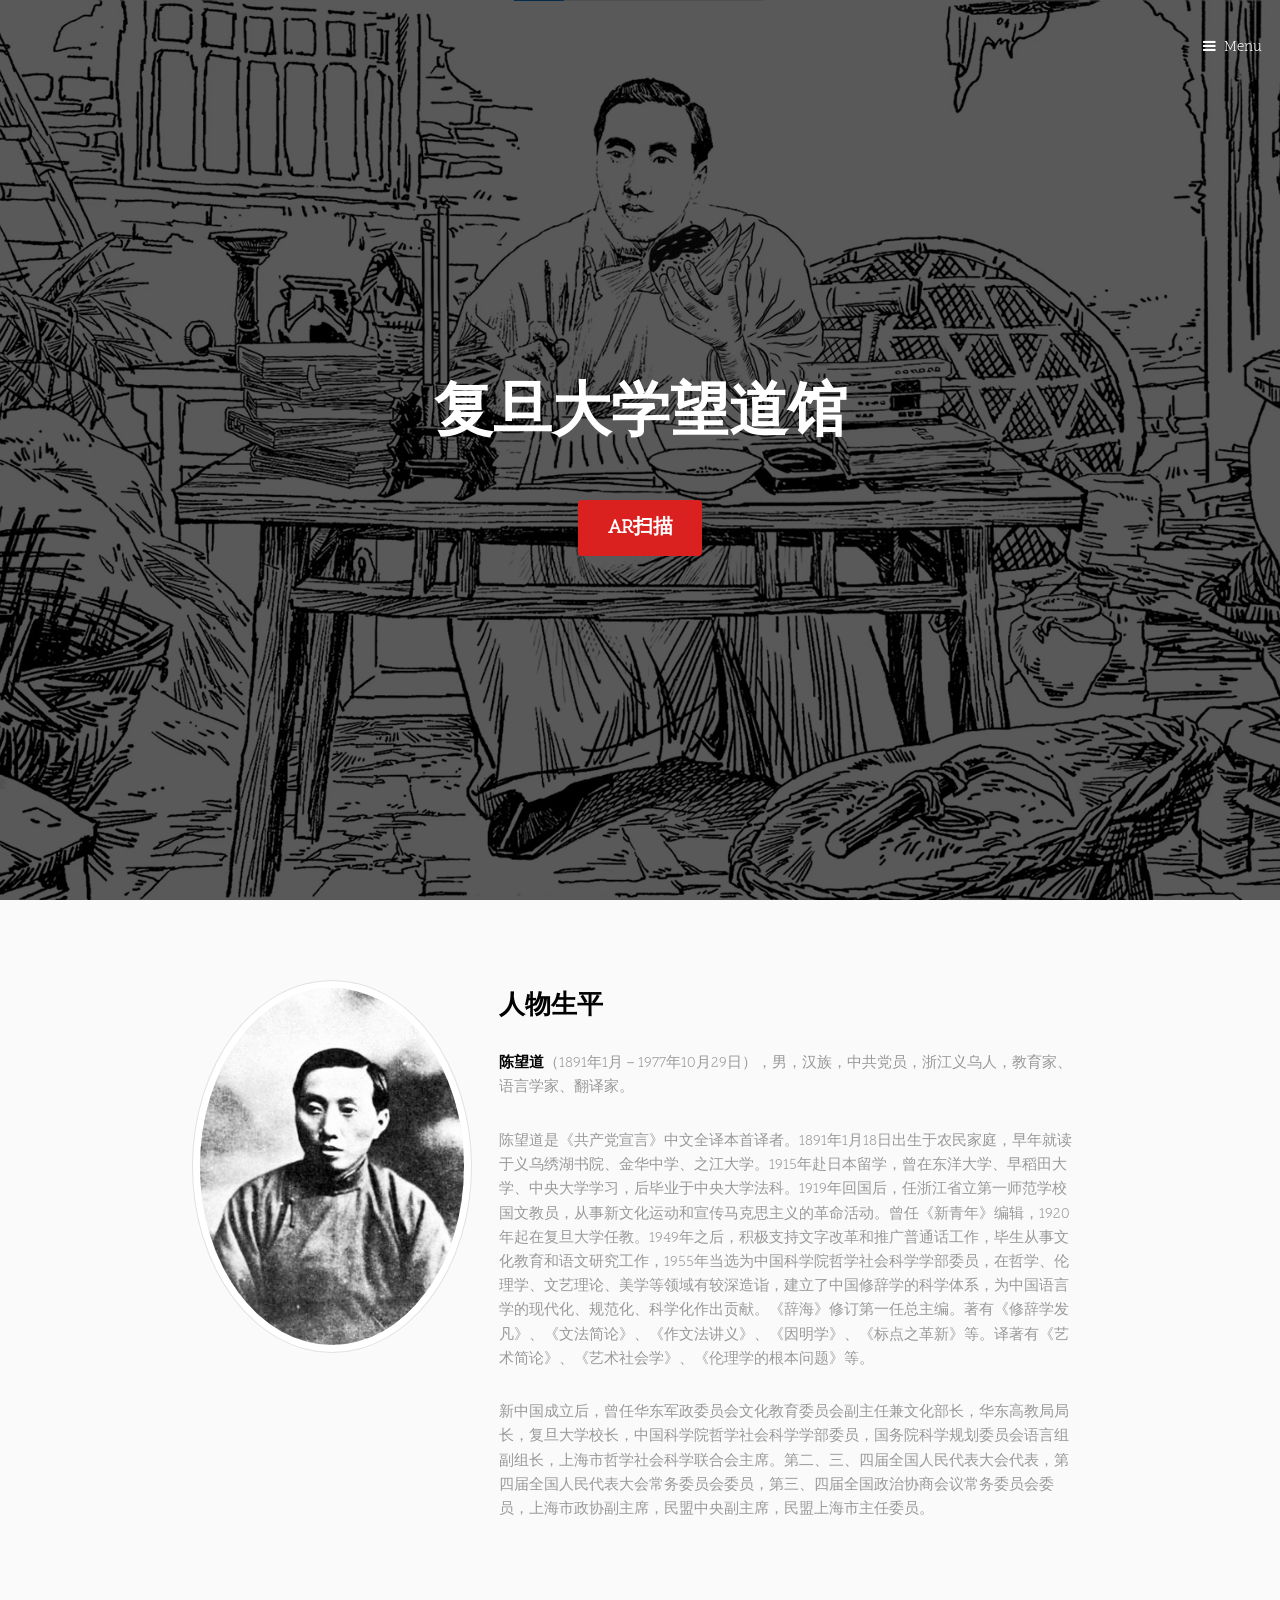
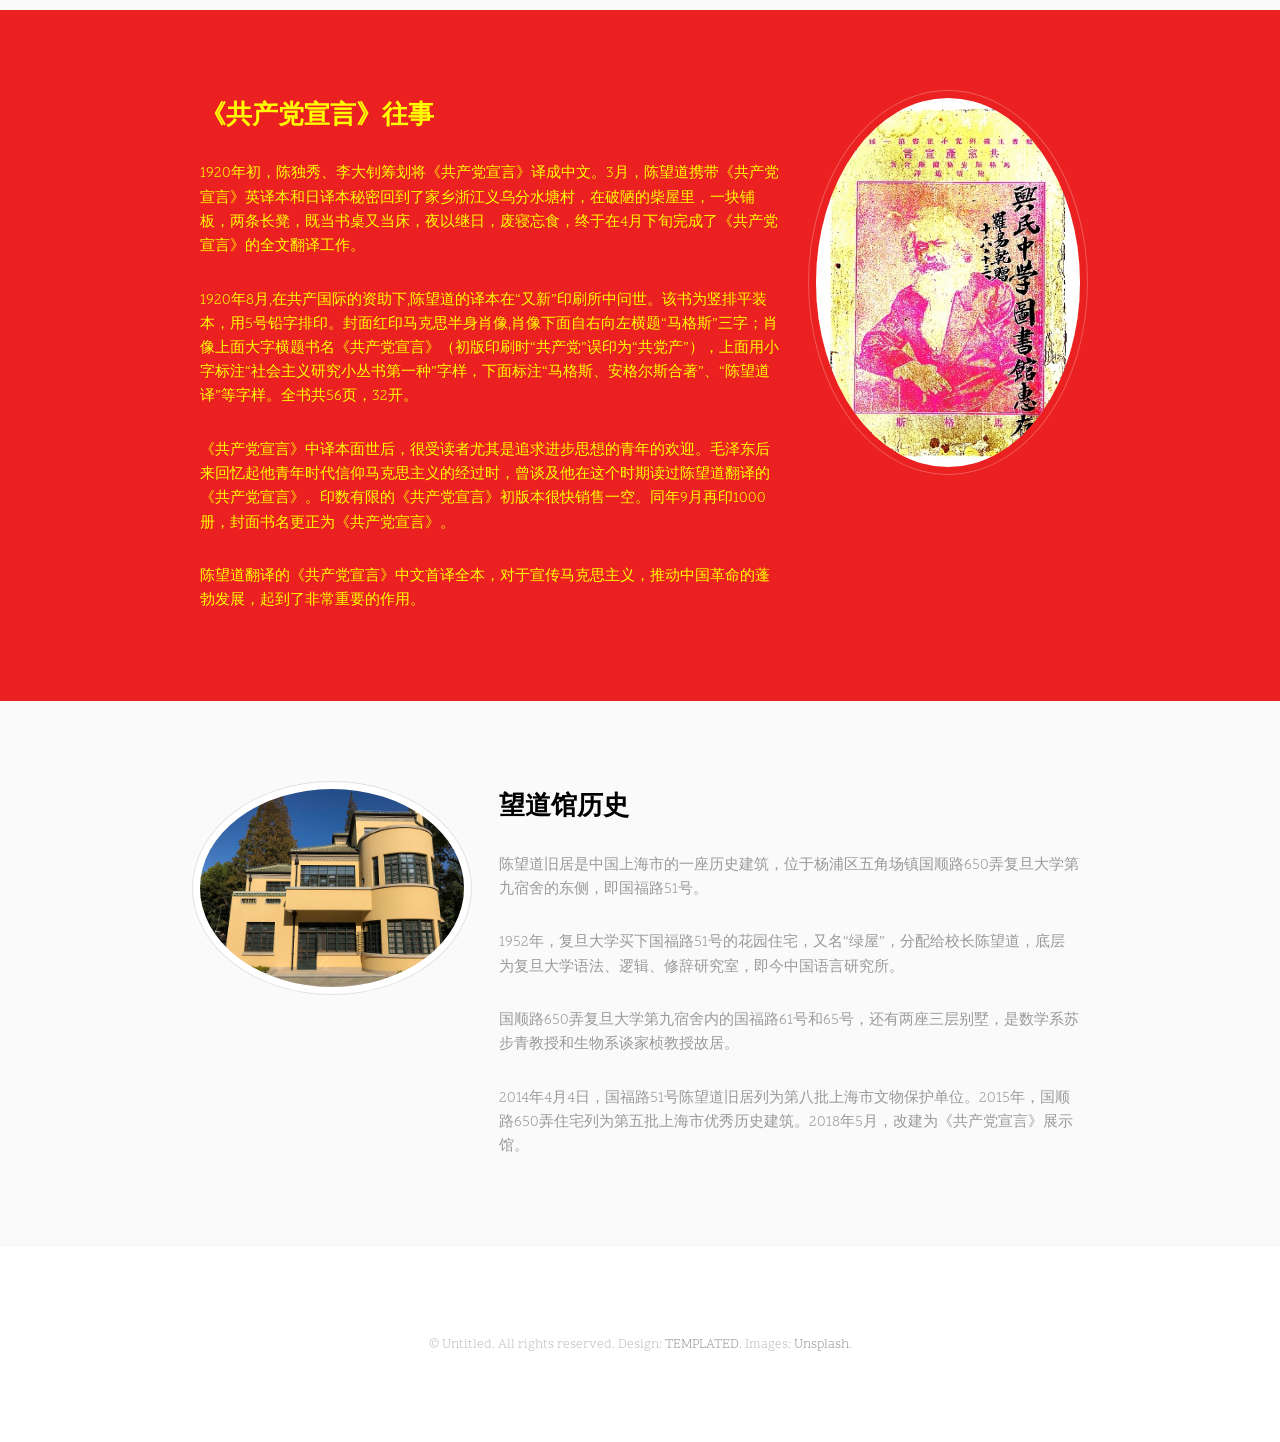
==== commit 391dc8d0: "Update index.html" ====
--- a/Wangdao_WebAR/index.html
+++ b/Wangdao_WebAR/index.html
@@ -35,7 +35,7 @@
 						<h1>复旦大学望道馆</h1>
 						<p></p>
 					</header>
-					<a href="#main" class="button big scrolly">AR扫描</a>
+					<a href="" class="button big scrolly">AR扫描</a>
 				</div>
 			</section>
 
@@ -126,4 +126,4 @@
 			<script src="assets/js/main.js"></script>
 
 	</body>
-</html>+</html>
--- a/Wangdao_WebAR/assets/css/main.css
+++ b/Wangdao_WebAR/assets/css/main.css
@@ -1962,7 +1962,7 @@
 	input[type="button"],
 	button,
 	.button {
-		background-color: #3498db;
+		background-color: #db2020;
 		color: #fff !important;
 	}
 
@@ -1971,7 +1971,7 @@
 		input[type="button"]:hover,
 		button:hover,
 		.button:hover {
-			background-color: #4aa3df;
+			background-color: #df4a4a;
 		}
 
 		input[type="submit"]:active,
@@ -1979,7 +1979,7 @@
 		input[type="button"]:active,
 		button:active,
 		.button:active {
-			background-color: #258cd1;
+			background-color: #d12525;
 		}
 
 		input[type="submit"].alt,
@@ -3107,8 +3107,8 @@
 			}
 
 		.wrapper.style2 {
-			background-color: #3498db;
-			color: #aed6f1;
+			background-color: #eb2020;
+			color: #ff0;
 		}
 
 			.wrapper.style2 input, .wrapper.style2 select, .wrapper.style2 textarea {
@@ -3128,7 +3128,7 @@
 			}
 
 			.wrapper.style2 h1, .wrapper.style2 h2, .wrapper.style2 h3, .wrapper.style2 h4, .wrapper.style2 h5, .wrapper.style2 h6 {
-				color: #fff;
+				color: #ff0;
 			}
 
 			.wrapper.style2 blockquote {
@@ -3319,7 +3319,7 @@
 			}
 
 			.wrapper.style2 .image {
-				box-shadow: 0px 0px 0px 7px #3498db, 0px 0px 0px 8px rgba(255, 255, 255, 0.25);
+				box-shadow: 0px 0px 0px 7px #eb2020, 0px 0px 0px 8px rgba(255, 255, 255, 0.25);
 			}
 
 		@media screen and (max-width: 1280px) {
@@ -3427,11 +3427,11 @@
 
 			#header > .logo a {
 				font-size: 1.25em;
-				color: #3498db;
+				color: #df4a4a;
 			}
 
 				#header > .logo a:hover {
-					color: #3498db;
+					color: #df4a4a;
 				}
 
 			#header > .logo span {
@@ -3453,7 +3453,7 @@
 		}
 
 			#header > a:hover {
-				color: #3498db;
+				color: #db4a4a;
 			}
 
 			#header > a[href="#menu"] {
@@ -3613,7 +3613,7 @@
 					}
 
 					#menu > ul.links > li:hover {
-						color: #3498db;
+						color: #df4a4a;
 					}
 
 					#menu > ul.links > li:first-child > a:not(.button) {
@@ -3657,7 +3657,7 @@
 			}
 
 			#menu .close:hover {
-				color: #3498db;
+				color: #df4a4a;
 			}
 
 			@media screen and (max-width: 736px) {
@@ -3705,7 +3705,7 @@
 		-webkit-justify-content: center;
 		-ms-justify-content: center;
 		justify-content: center;
-		background-image: url("../../images/banner.jpg");
+		background-image: url("../../images/pic_cwd.png");
 		background-position: center;
 		background-size: cover;
 		background-repeat: no-repeat;
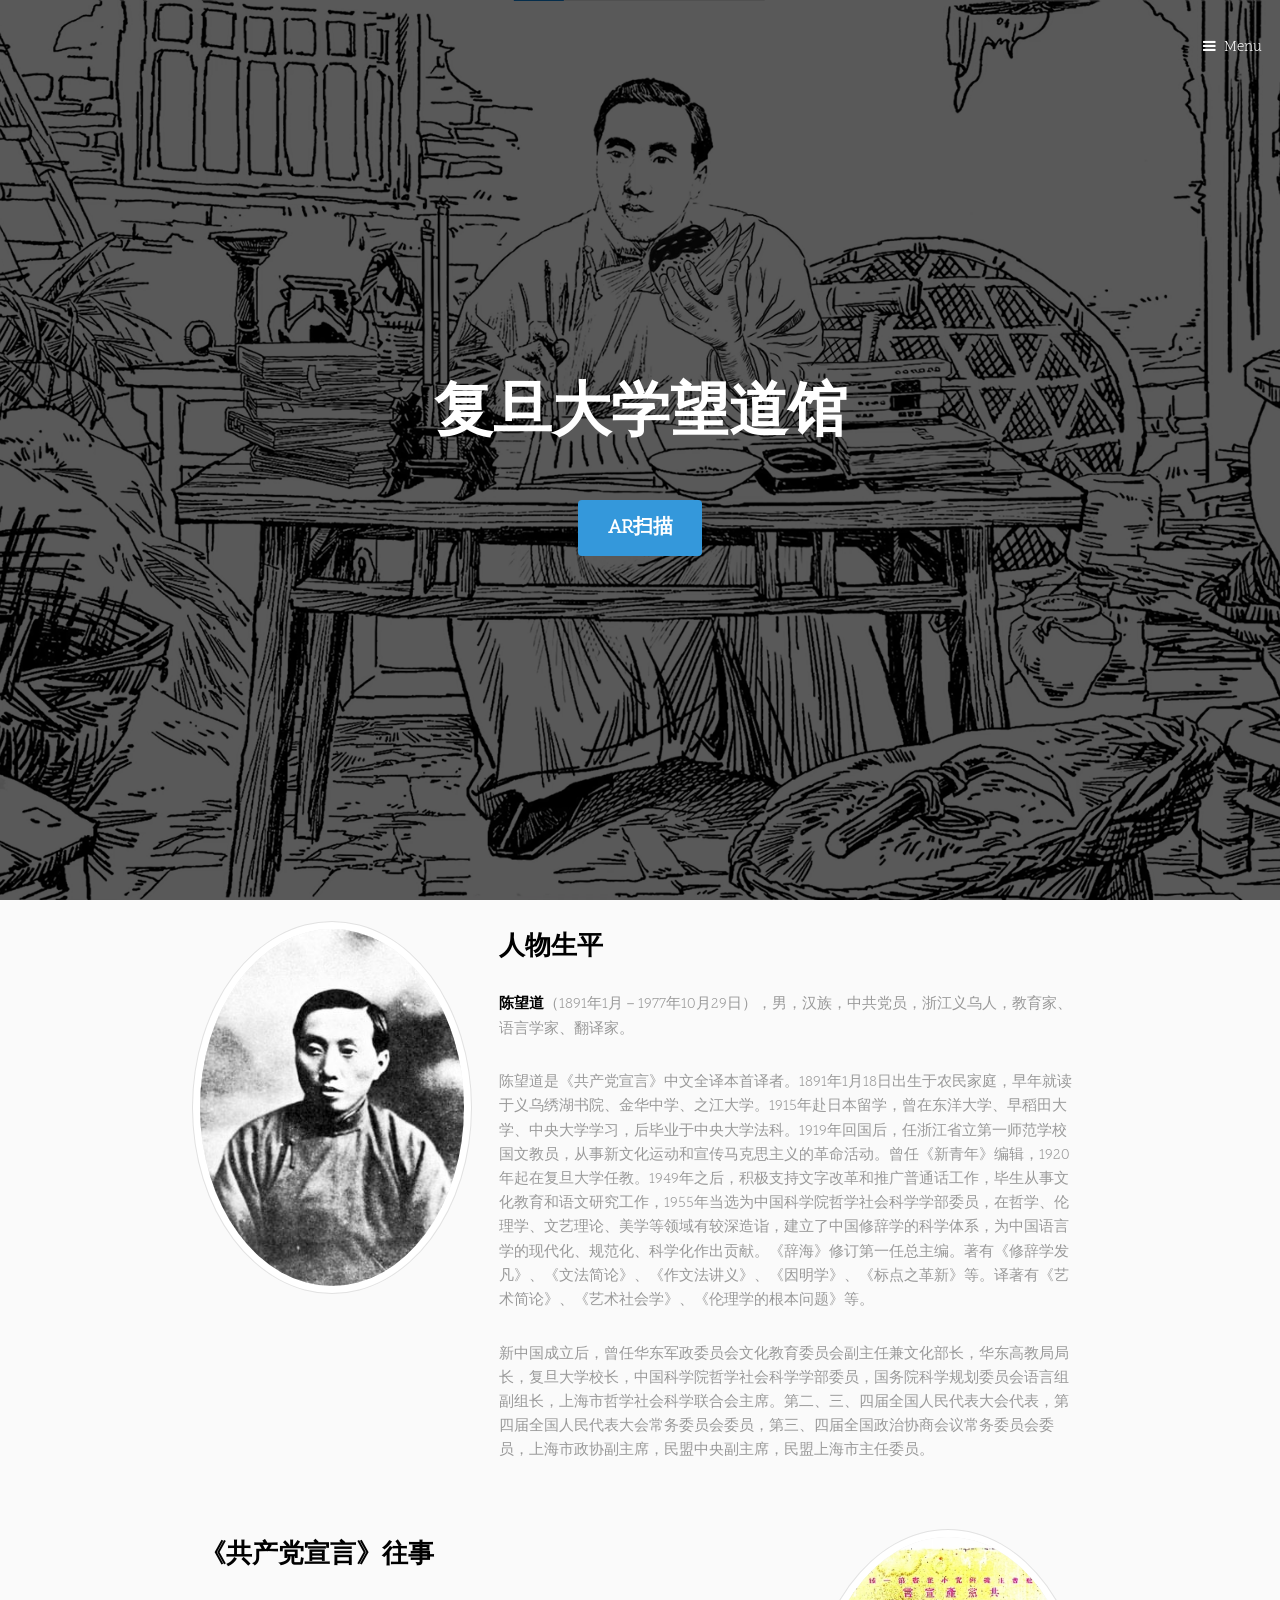
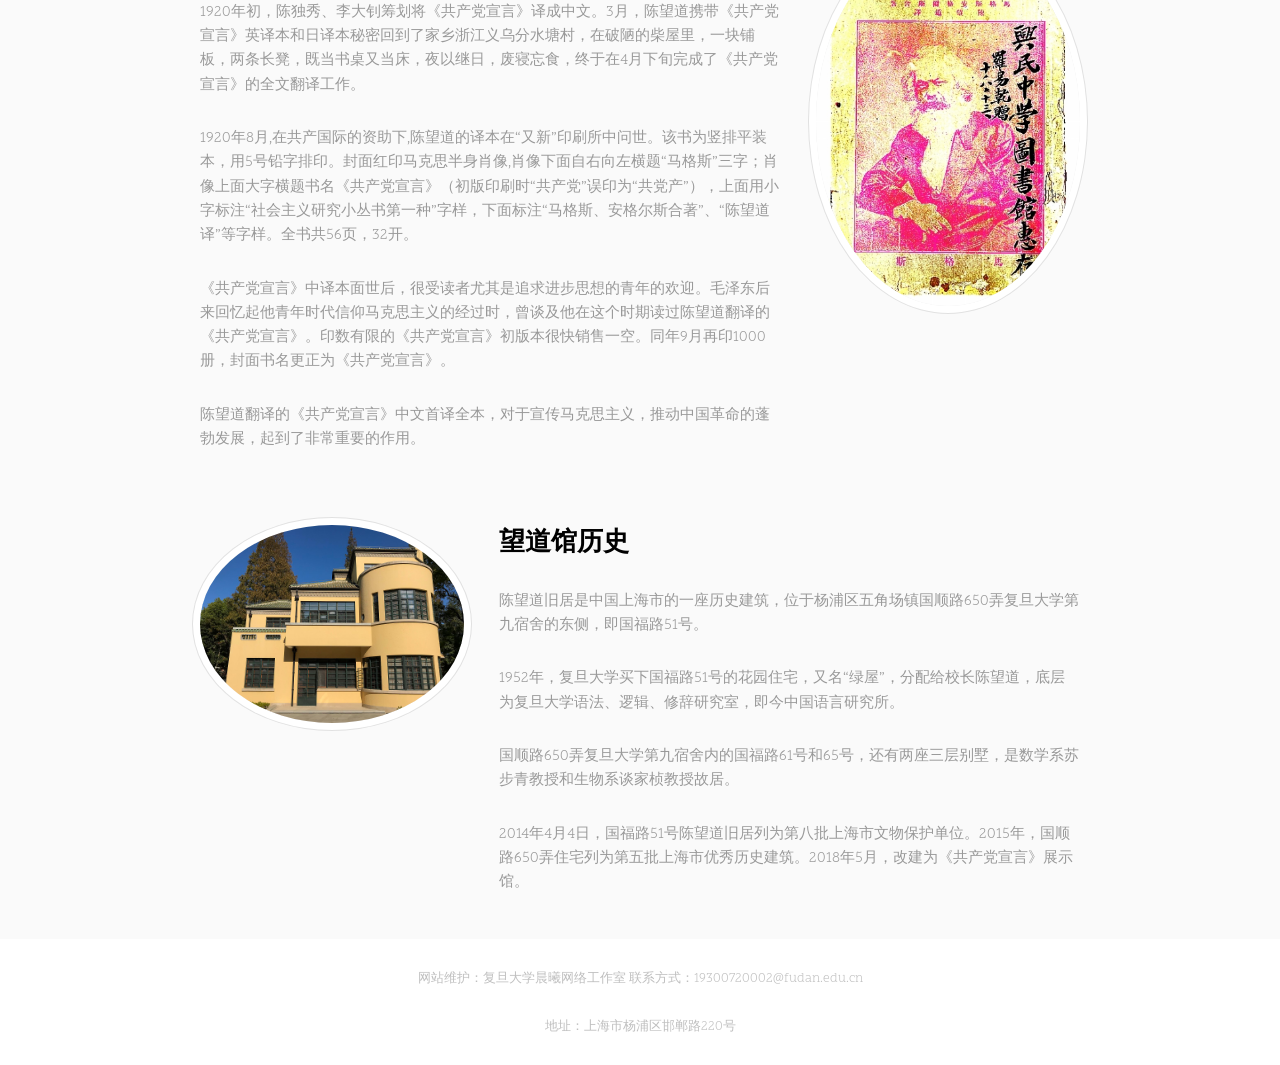
==== commit fc08f83d: "Add files via upload" ====
--- a/Wangdao_WebAR/index.html
+++ b/Wangdao_WebAR/index.html
@@ -64,7 +64,7 @@
 					</section>
 
 				<!-- Section -->
-					<section class="wrapper style2" id="content2">
+					<section class="wrapper style1" id="content2">
 						<div class="inner">
 							<div class="flex flex-2">
 								<div class="col col2">
@@ -113,7 +113,8 @@
 		<!-- Footer -->
 			<footer id="footer">
 				<div class="copyright">
-					<p>&copy; Untitled. All rights reserved. Design: <a href="https://templated.co">TEMPLATED</a>. Images: <a href="https://unsplash.com">Unsplash</a>.</p>
+					<p>网站维护：复旦大学晨曦网络工作室  联系方式：19300720002@fudan.edu.cn</p>
+					<p>地址：上海市杨浦区邯郸路220号</p>
 				</div>
 			</footer>
 
@@ -126,4 +127,4 @@
 			<script src="assets/js/main.js"></script>
 
 	</body>
-</html>
+</html>
--- a/Wangdao_WebAR/assets/css/main.css
+++ b/Wangdao_WebAR/assets/css/main.css
@@ -1962,7 +1962,7 @@
 	input[type="button"],
 	button,
 	.button {
-		background-color: #db2020;
+		background-color: #3498db;
 		color: #fff !important;
 	}
 
@@ -1971,7 +1971,7 @@
 		input[type="button"]:hover,
 		button:hover,
 		.button:hover {
-			background-color: #df4a4a;
+			background-color: #4aa3df;
 		}
 
 		input[type="submit"]:active,
@@ -1979,7 +1979,7 @@
 		input[type="button"]:active,
 		button:active,
 		.button:active {
-			background-color: #d12525;
+			background-color: #258cd1;
 		}
 
 		input[type="submit"].alt,
@@ -2871,7 +2871,7 @@
 /* Wrapper */
 
 	.wrapper {
-		padding: 6em 0 4em 0;
+		padding: 2em 0 1em 0;
 		position: relative;
 	}
 
@@ -3427,11 +3427,11 @@
 
 			#header > .logo a {
 				font-size: 1.25em;
-				color: #df4a4a;
+				color: #3498db;
 			}
 
 				#header > .logo a:hover {
-					color: #df4a4a;
+					color: #3498db;
 				}
 
 			#header > .logo span {
@@ -3453,7 +3453,7 @@
 		}
 
 			#header > a:hover {
-				color: #db4a4a;
+				color: #3498db;
 			}
 
 			#header > a[href="#menu"] {
@@ -3613,7 +3613,7 @@
 					}
 
 					#menu > ul.links > li:hover {
-						color: #df4a4a;
+						color: #3498db;
 					}
 
 					#menu > ul.links > li:first-child > a:not(.button) {
@@ -3657,7 +3657,7 @@
 			}
 
 			#menu .close:hover {
-				color: #df4a4a;
+				color: #3498db;
 			}
 
 			@media screen and (max-width: 736px) {
@@ -3865,7 +3865,7 @@
 /* Footer */
 
 	#footer {
-		padding: 6em 2em 4em 2em;
+		padding: 2em 2em 0em 2em;
 	}
 
 		#footer > .inner {
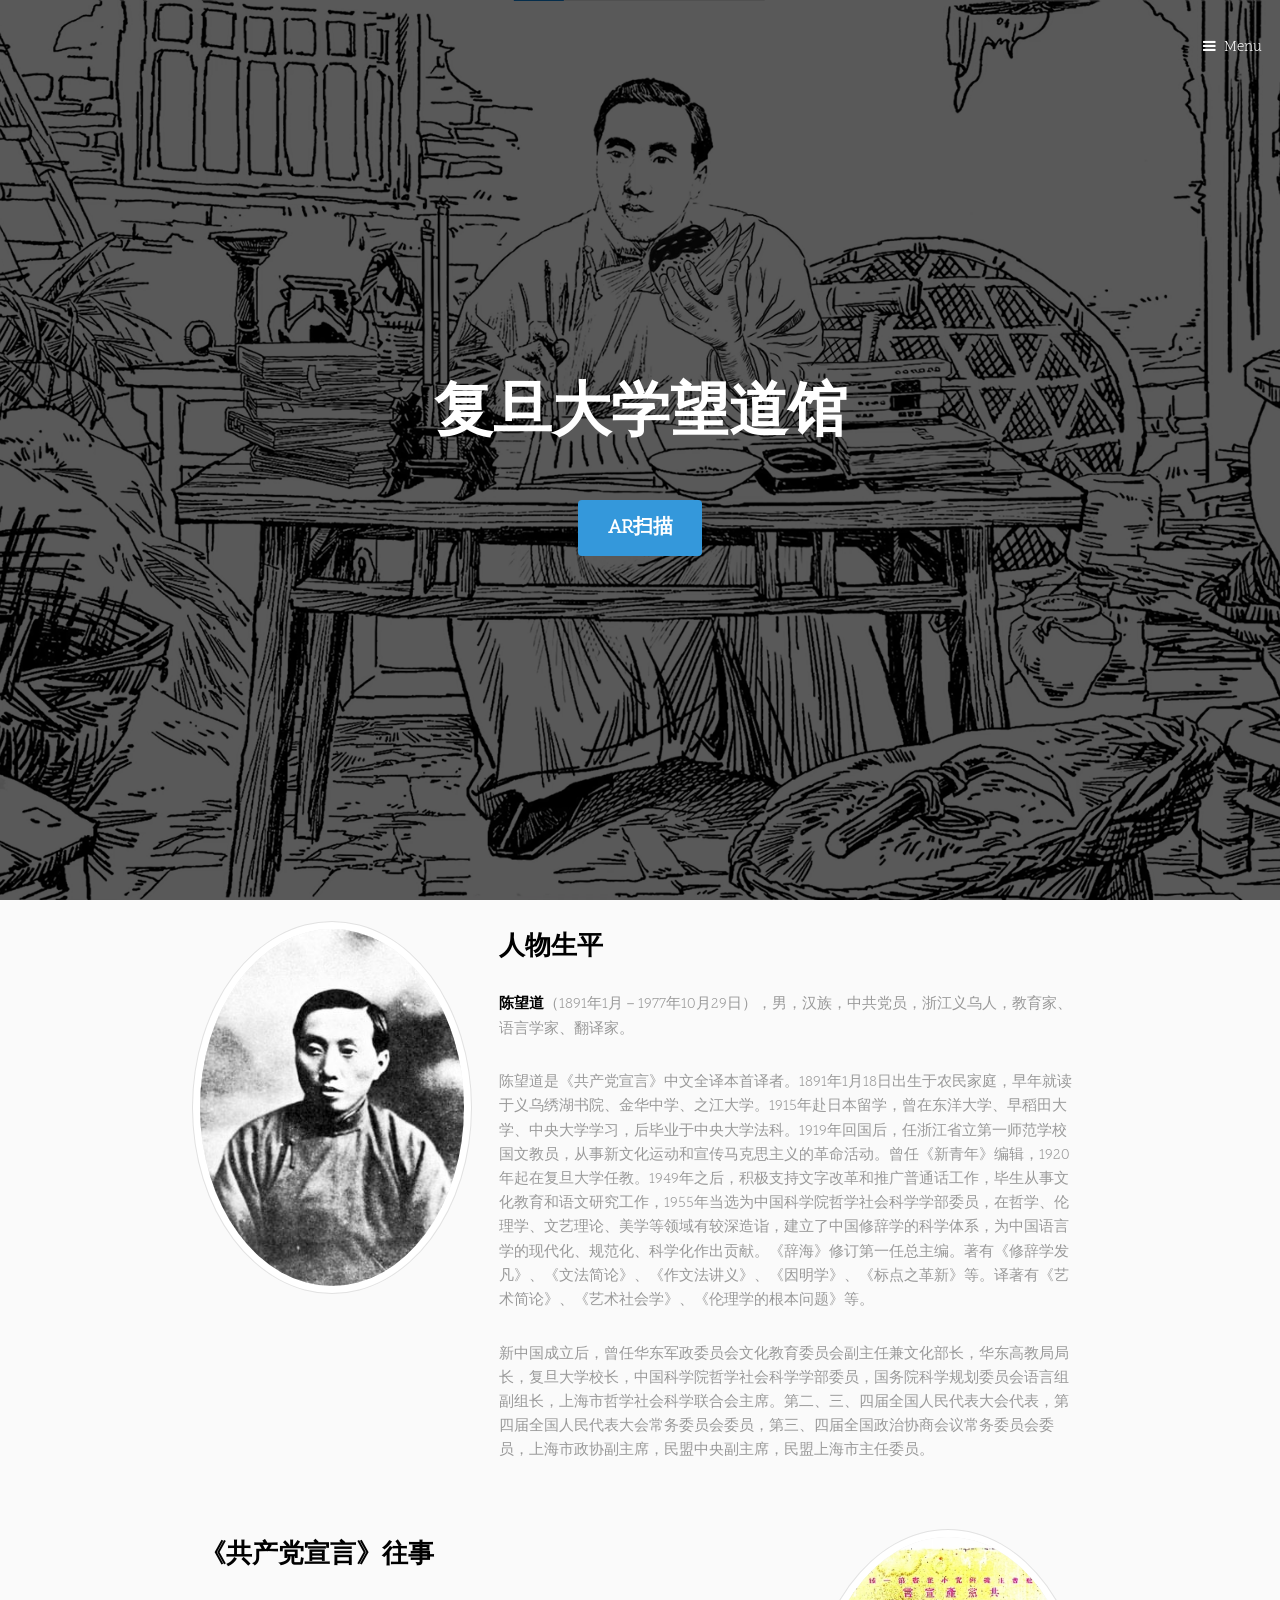
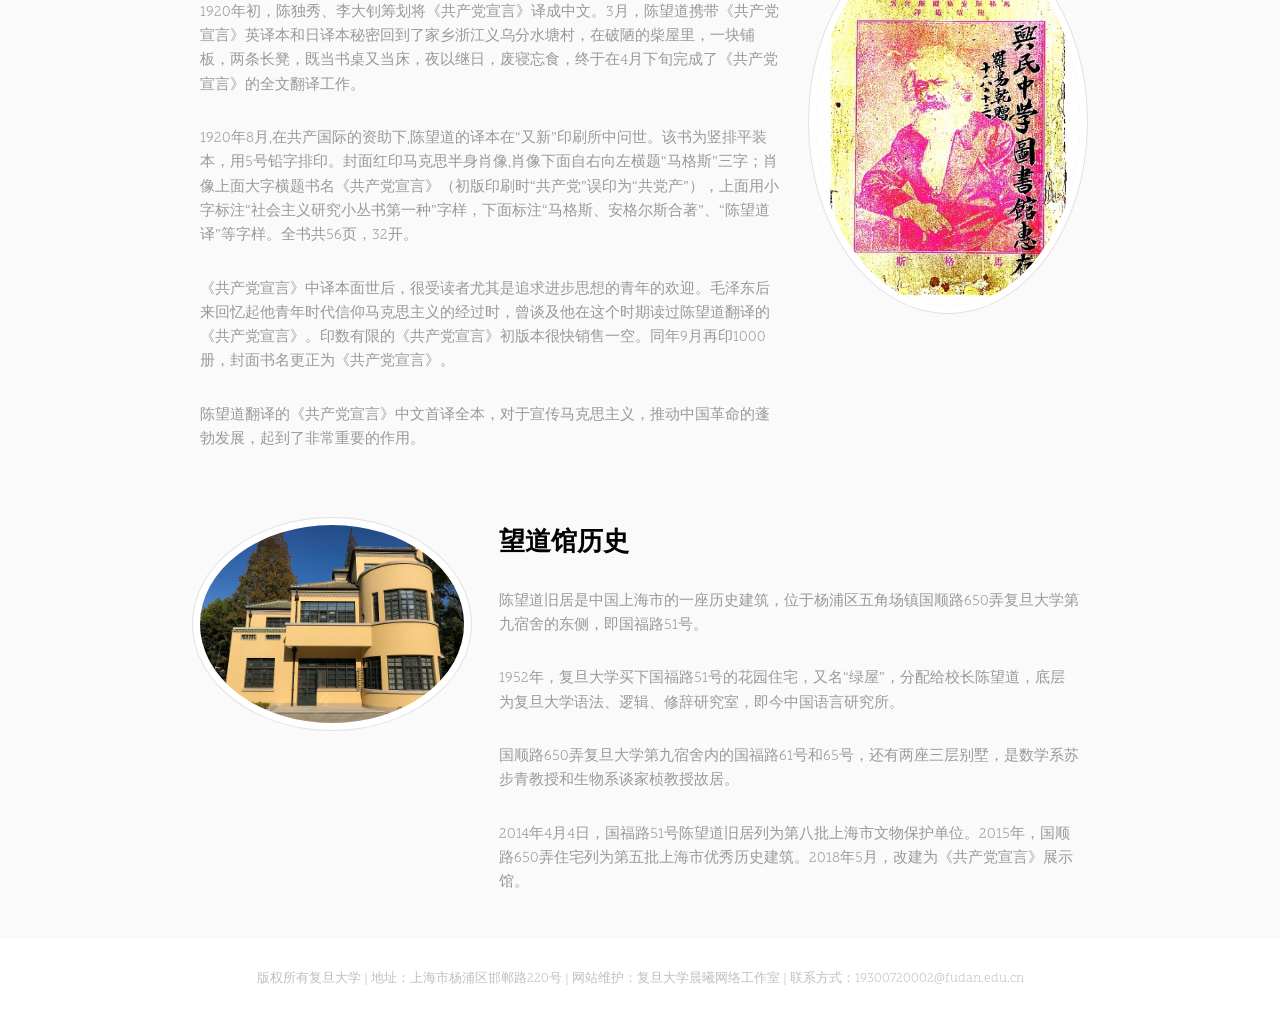
==== commit 3b60077b: "Add files via upload" ====
--- a/Wangdao_WebAR/index.html
+++ b/Wangdao_WebAR/index.html
@@ -113,8 +113,7 @@
 		<!-- Footer -->
 			<footer id="footer">
 				<div class="copyright">
-					<p>网站维护：复旦大学晨曦网络工作室  联系方式：19300720002@fudan.edu.cn</p>
-					<p>地址：上海市杨浦区邯郸路220号</p>
+					<p>版权所有复旦大学 | 地址：上海市杨浦区邯郸路220号 | 网站维护：复旦大学晨曦网络工作室 | 联系方式：19300720002@fudan.edu.cn</p>
 				</div>
 			</footer>
 
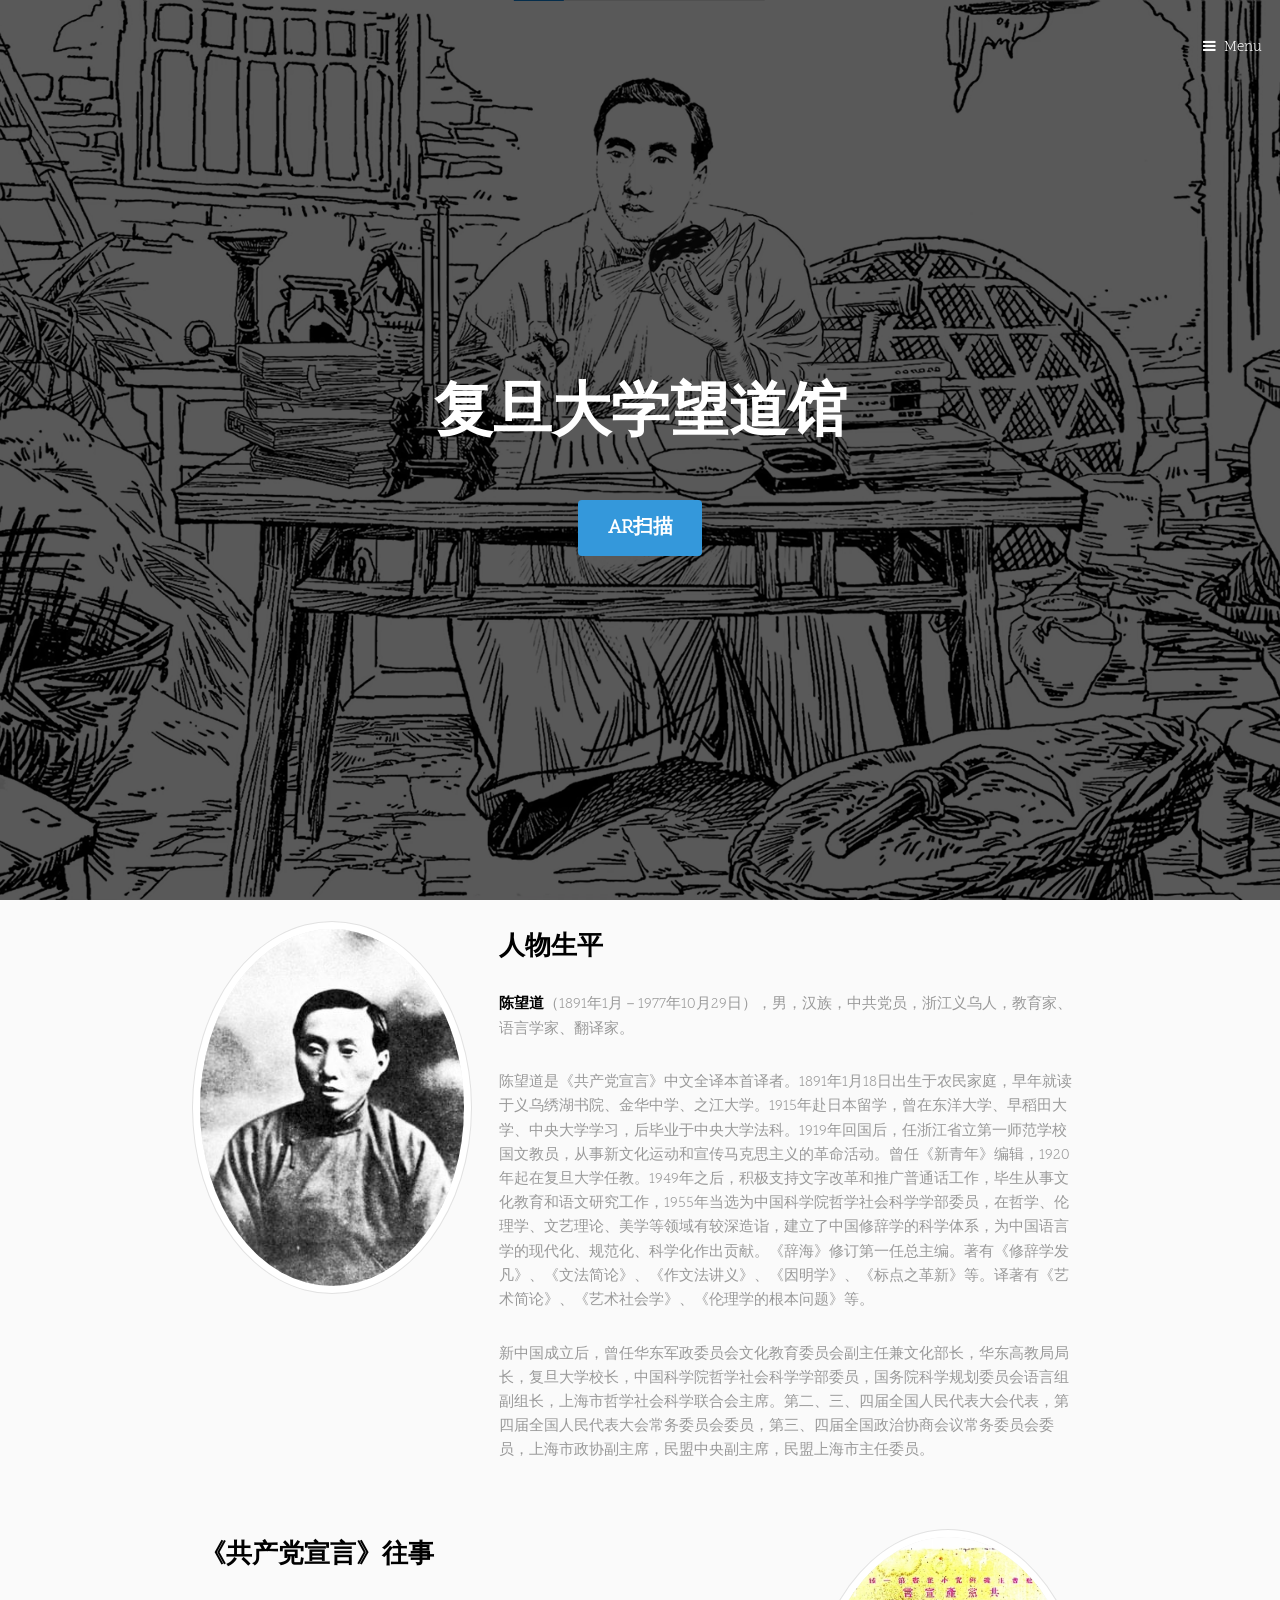
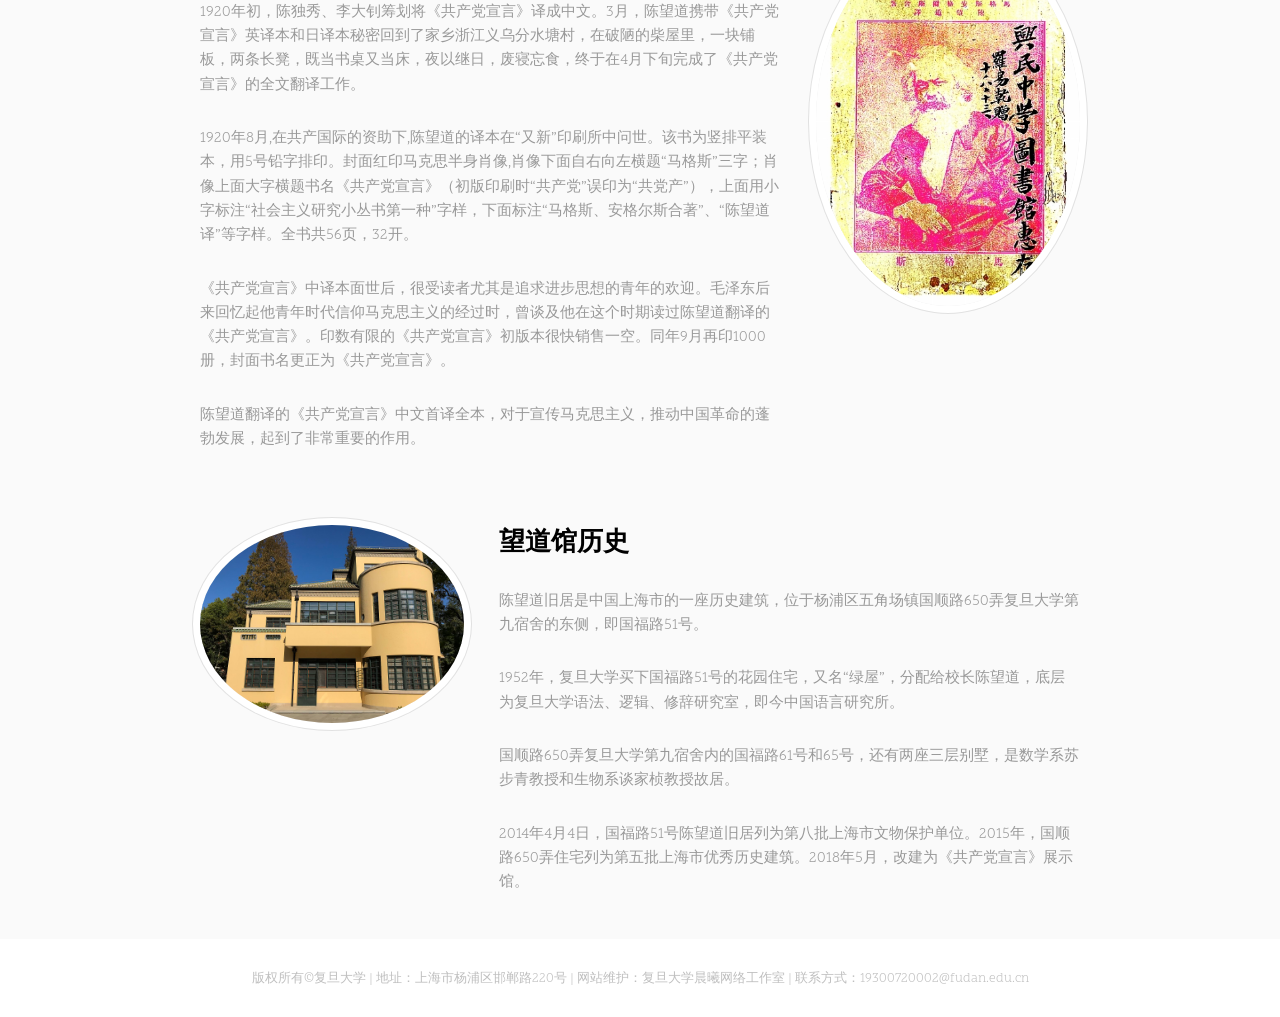
==== commit 6acf0fe3: "Update index.html" ====
--- a/Wangdao_WebAR/index.html
+++ b/Wangdao_WebAR/index.html
@@ -113,7 +113,7 @@
 		<!-- Footer -->
 			<footer id="footer">
 				<div class="copyright">
-					<p>版权所有复旦大学 | 地址：上海市杨浦区邯郸路220号 | 网站维护：复旦大学晨曦网络工作室 | 联系方式：19300720002@fudan.edu.cn</p>
+					<p>版权所有©复旦大学 | 地址：上海市杨浦区邯郸路220号 | 网站维护：复旦大学晨曦网络工作室 | 联系方式：19300720002@fudan.edu.cn</p>
 				</div>
 			</footer>
 
@@ -126,4 +126,4 @@
 			<script src="assets/js/main.js"></script>
 
 	</body>
-</html>+</html>
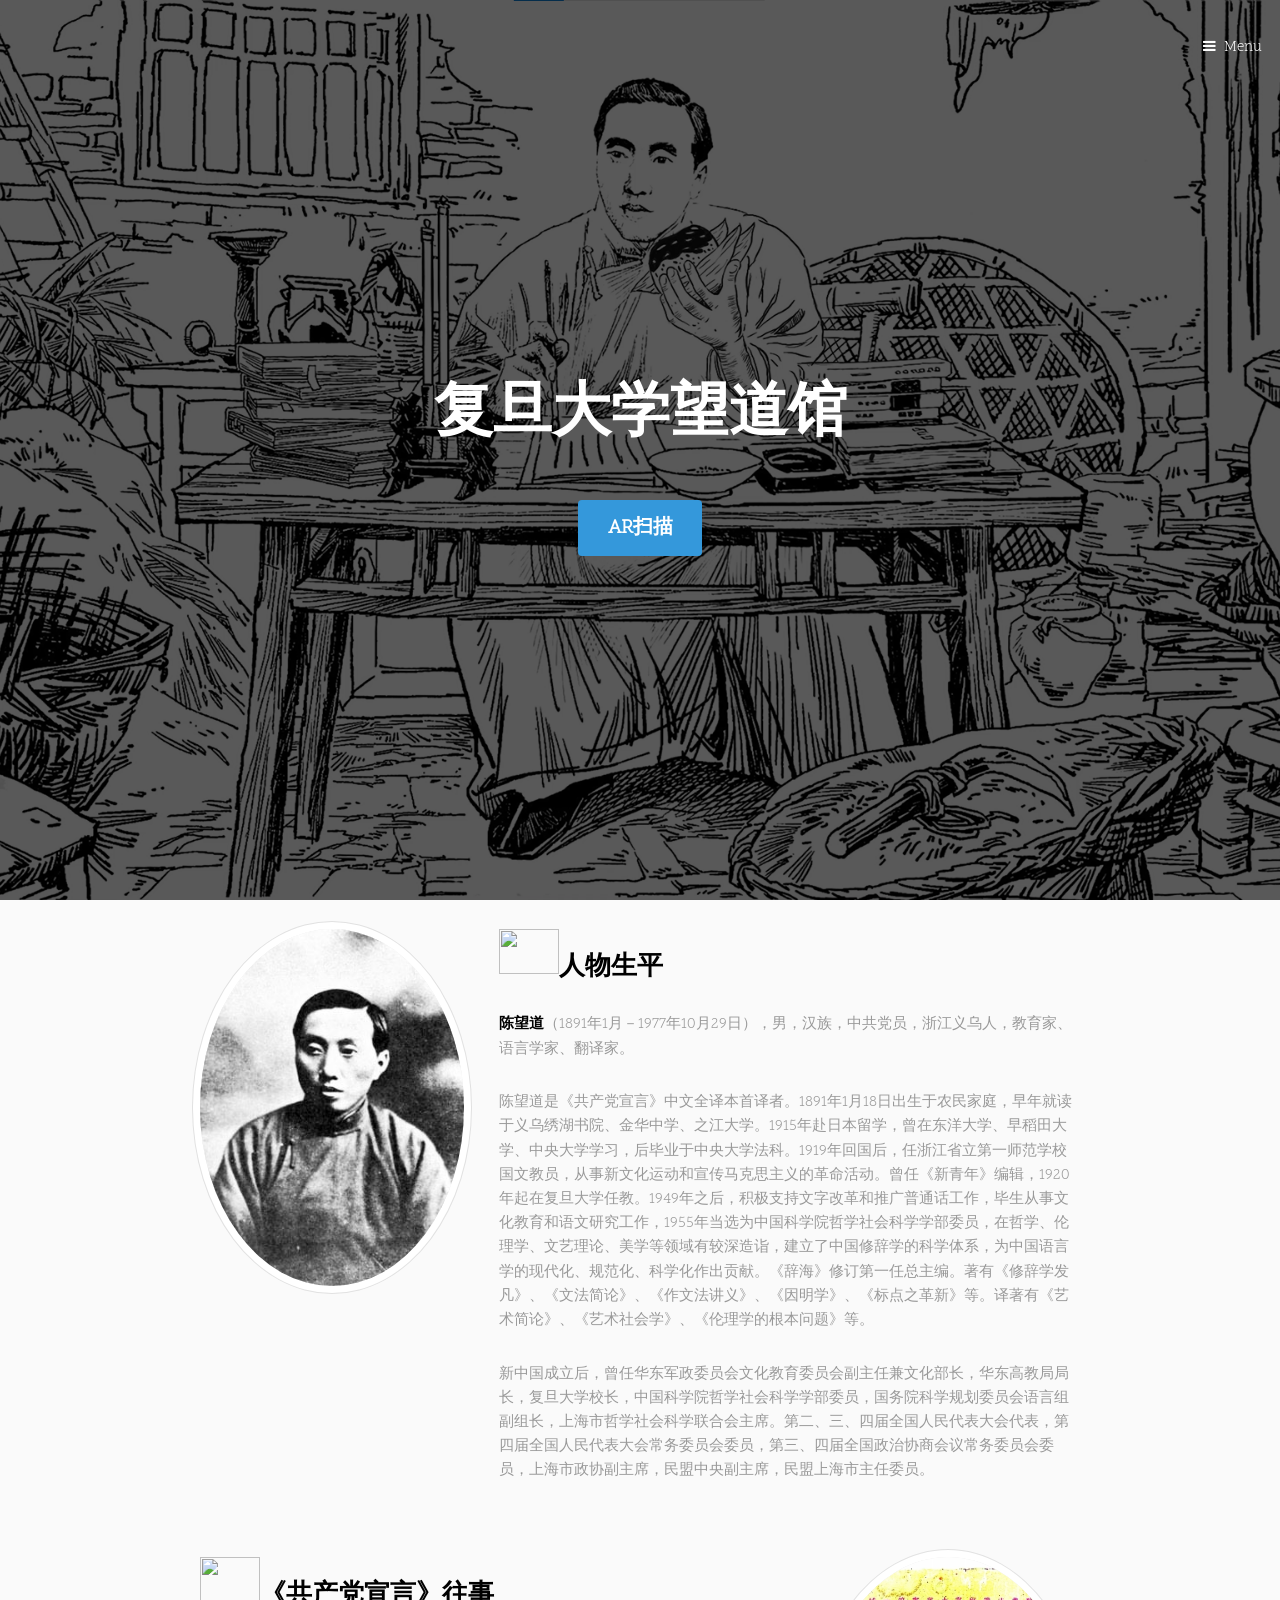
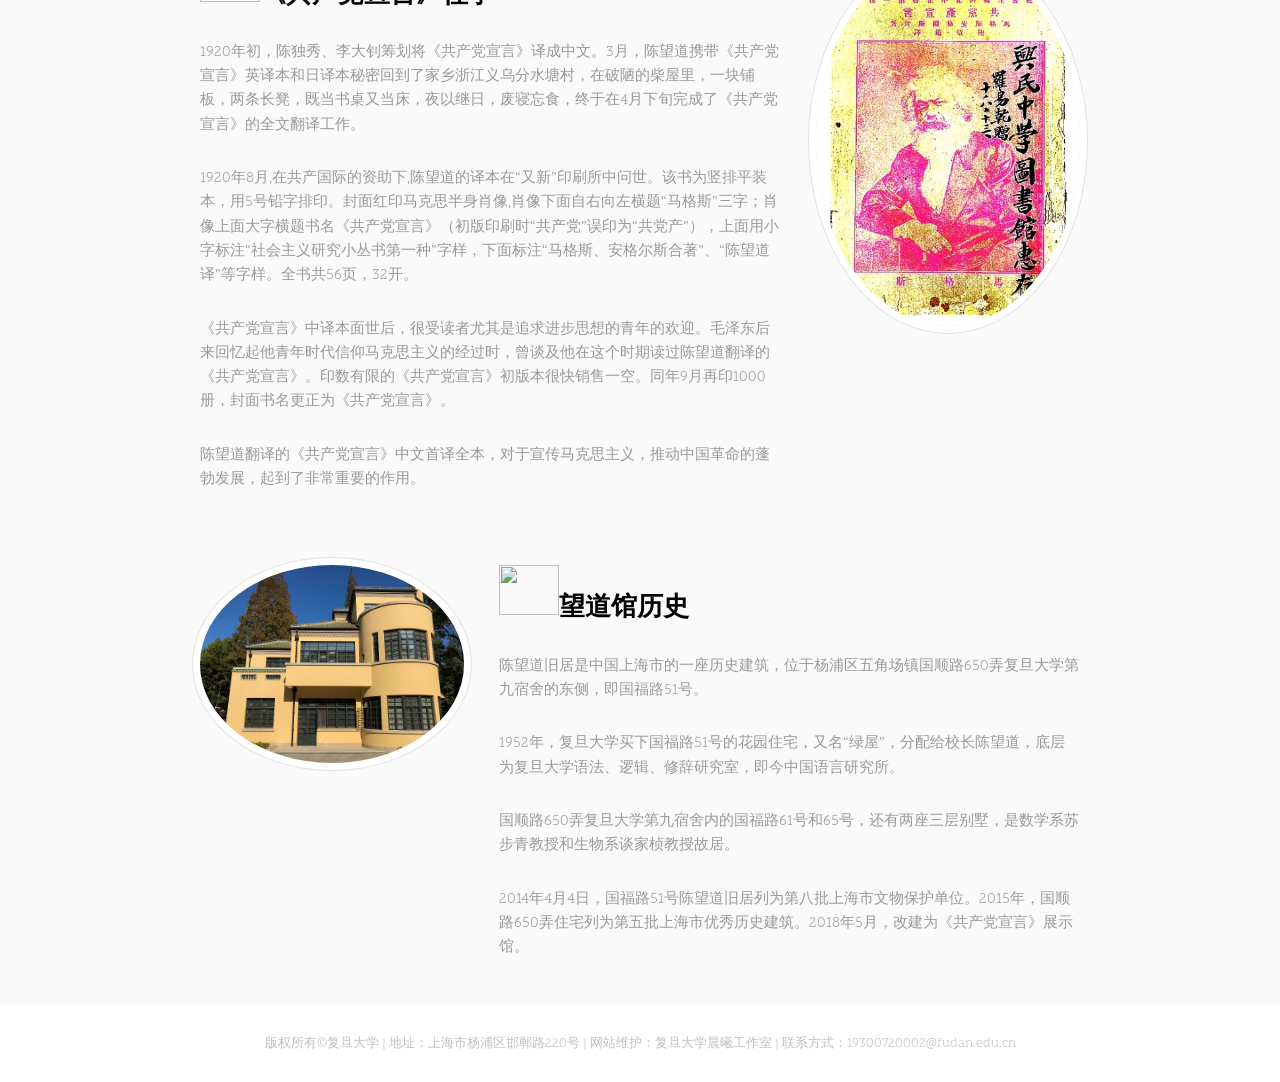
==== commit 7f47ab89: "Add files via upload" ====
--- a/Wangdao_WebAR/index.html
+++ b/Wangdao_WebAR/index.html
@@ -53,11 +53,12 @@
 										</div>
 									</div>
 									<div class="col col2">
-										<h3>人物生平</h3>
+										<h3><image src="images/pic_human.png" width=60px height=45px />人物生平</h3>
 										<p><strong>陈望道</strong>（1891年1月－1977年10月29日），男，汉族，中共党员，浙江义乌人，教育家、语言学家、翻译家。</p>
 										<p>陈望道是《共产党宣言》中文全译本首译者。1891年1月18日出生于农民家庭，早年就读于义乌绣湖书院、金华中学、之江大学。1915年赴日本留学，曾在东洋大学、早稻田大学、中央大学学习，后毕业于中央大学法科。1919年回国后，任浙江省立第一师范学校国文教员，从事新文化运动和宣传马克思主义的革命活动。曾任《新青年》编辑，1920年起在复旦大学任教。1949年之后，积极支持文字改革和推广普通话工作，毕生从事文化教育和语文研究工作，1955年当选为中国科学院哲学社会科学学部委员，在哲学、伦理学、文艺理论、美学等领域有较深造诣，建立了中国修辞学的科学体系，为中国语言学的现代化、规范化、科学化作出贡献。《辞海》修订第一任总主编。著有《修辞学发凡》、《文法简论》、《作文法讲义》、《因明学》、《标点之革新》等。译著有《艺术简论》、《艺术社会学》、《伦理学的根本问题》等。</p>
 										<p>新中国成立后，曾任华东军政委员会文化教育委员会副主任兼文化部长，华东高教局局长，复旦大学校长，中国科学院哲学社会科学学部委员，国务院科学规划委员会语言组副组长，上海市哲学社会科学联合会主席。第二、三、四届全国人民代表大会代表，第四届全国人民代表大会常务委员会委员，第三、四届全国政治协商会议常务委员会委员，上海市政协副主席，民盟中央副主席，民盟上海市主任委员。</p>
 										<!-- <a href="#" class="button">Learn More</a> -->
+										
 									</div>
 								</div>
 						</div>
@@ -68,7 +69,7 @@
 						<div class="inner">
 							<div class="flex flex-2">
 								<div class="col col2">
-									<h3>《共产党宣言》往事</h3>
+									<h3><image src="images/pic_book.png" width=60px height=45px>《共产党宣言》往事</h3>
 									<p>1920年初，陈独秀、李大钊筹划将《共产党宣言》译成中文。3月，陈望道携带《共产党宣言》英译本和日译本秘密回到了家乡浙江义乌分水塘村，在破陋的柴屋里，一块铺板，两条长凳，既当书桌又当床，夜以继日，废寝忘食，终于在4月下旬完成了《共产党宣言》的全文翻译工作。</p>
 									<p>1920年8月,在共产国际的资助下,陈望道的译本在“又新”印刷所中问世。该书为竖排平装本，用5号铅字排印。封面红印马克思半身肖像,肖像下面自右向左横题“马格斯”三字；肖像上面大字横题书名《共产党宣言》（初版印刷时“共产党”误印为“共党产”），上面用小字标注“社会主义研究小丛书第一种”字样，下面标注“马格斯、安格尔斯合著”、“陈望道译”等字样。全书共56页，32开。</p>
 									<p>《共产党宣言》中译本面世后，很受读者尤其是追求进步思想的青年的欢迎。毛泽东后来回忆起他青年时代信仰马克思主义的经过时，曾谈及他在这个时期读过陈望道翻译的《共产党宣言》。印数有限的《共产党宣言》初版本很快销售一空。同年9月再印1000册，封面书名更正为《共产党宣言》。</p>
@@ -94,7 +95,7 @@
 									</div>
 								</div>
 								<div class="col col2">
-									<h3>望道馆历史</h3>
+									<h3><image src="images/pic_building.png" width=60px height=50px>望道馆历史</h3>
 									<p>陈望道旧居是中国上海市的一座历史建筑，位于杨浦区五角场镇国顺路650弄复旦大学第九宿舍的东侧，即国福路51号。</p>
 
 									<p>1952年，复旦大学买下国福路51号的花园住宅，又名“绿屋”，分配给校长陈望道，底层为复旦大学语法、逻辑、修辞研究室，即今中国语言研究所。</p>
@@ -113,7 +114,7 @@
 		<!-- Footer -->
 			<footer id="footer">
 				<div class="copyright">
-					<p>版权所有©复旦大学 | 地址：上海市杨浦区邯郸路220号 | 网站维护：复旦大学晨曦网络工作室 | 联系方式：19300720002@fudan.edu.cn</p>
+					<p>版权所有©复旦大学 | 地址：上海市杨浦区邯郸路220号 | 网站维护：复旦大学晨曦工作室 | 联系方式：19300720002@fudan.edu.cn</p>
 				</div>
 			</footer>
 
@@ -126,4 +127,4 @@
 			<script src="assets/js/main.js"></script>
 
 	</body>
-</html>
+</html>
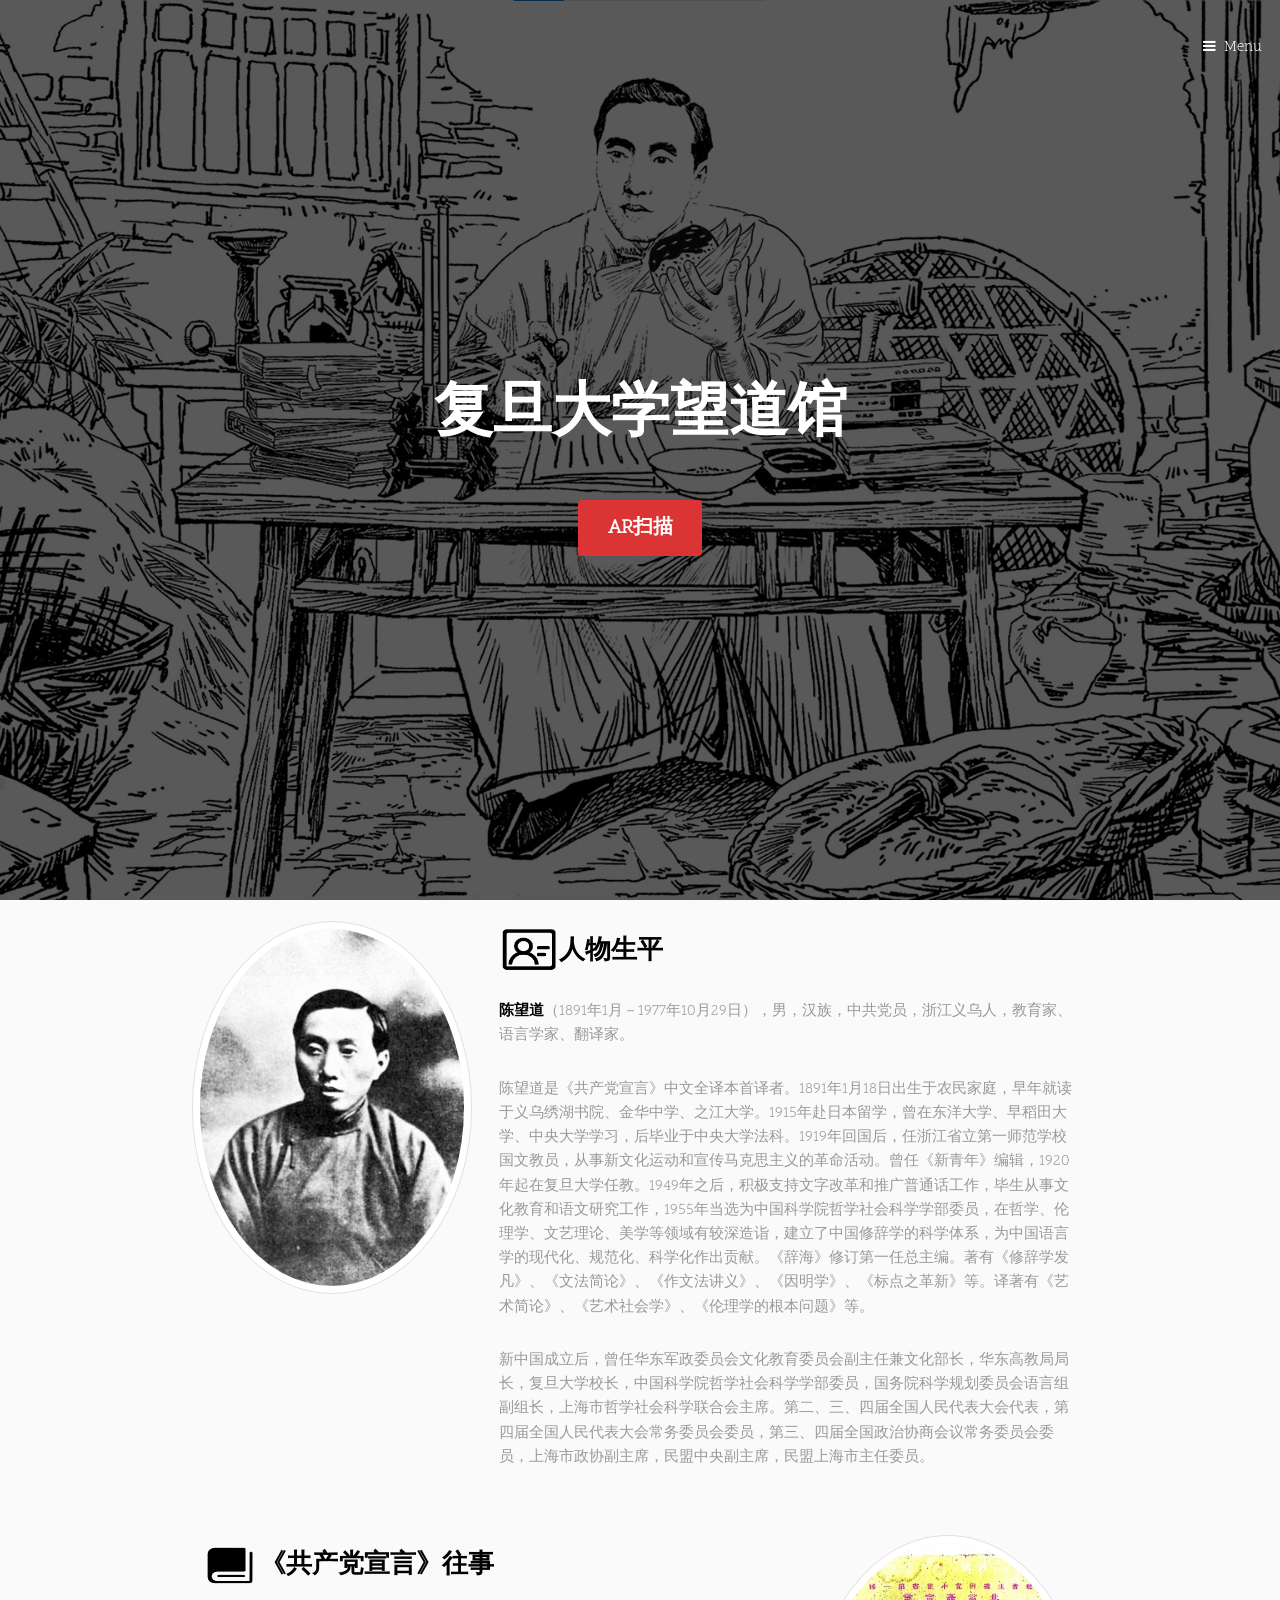
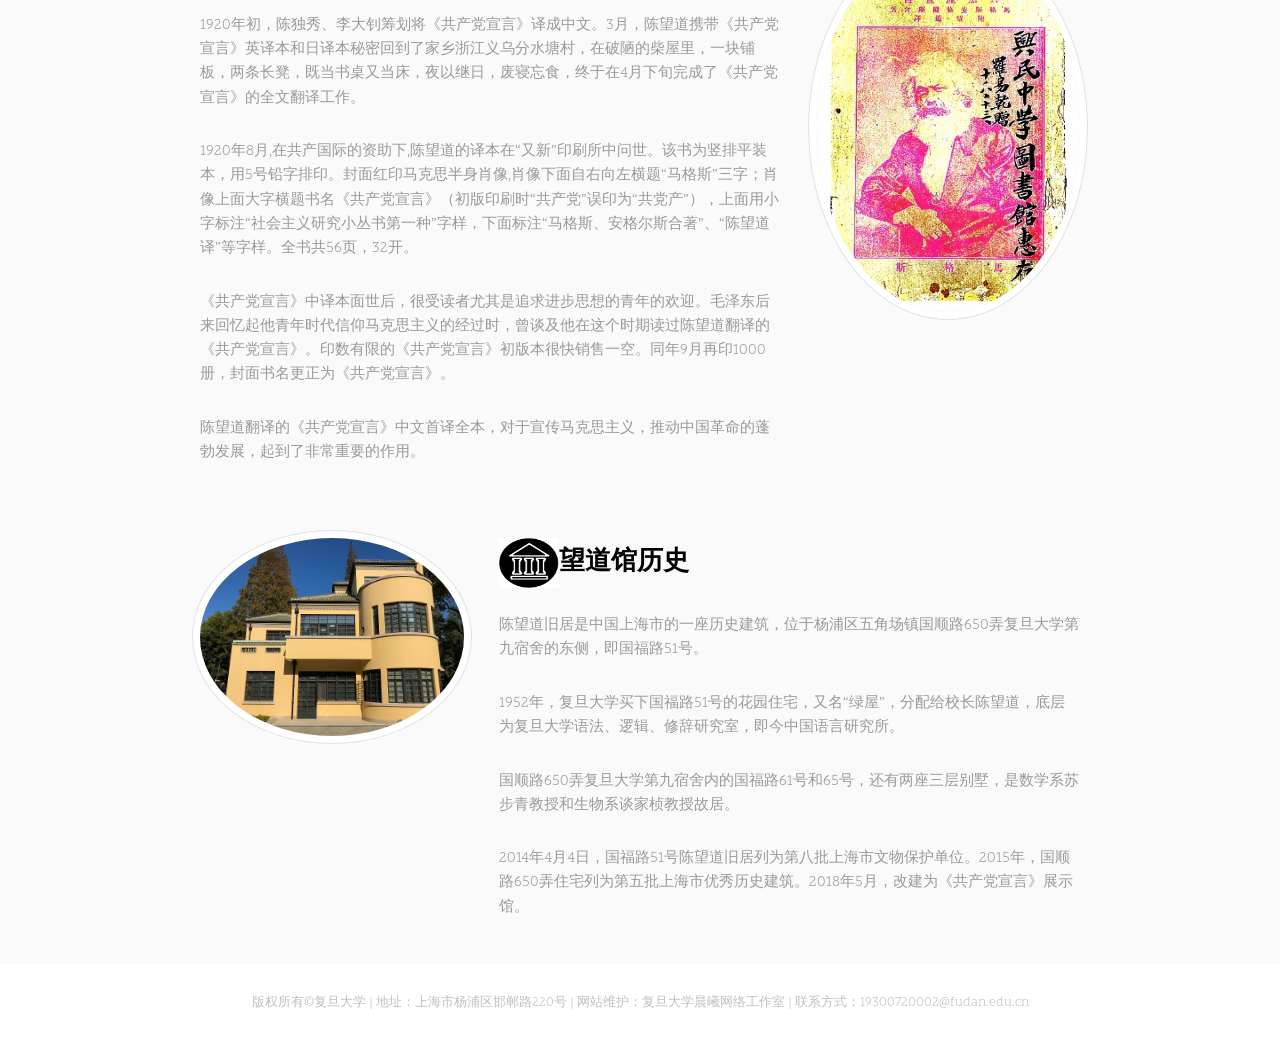
==== commit 81026f8d: "Update index.html" ====
--- a/Wangdao_WebAR/index.html
+++ b/Wangdao_WebAR/index.html
@@ -114,7 +114,7 @@
 		<!-- Footer -->
 			<footer id="footer">
 				<div class="copyright">
-					<p>版权所有©复旦大学 | 地址：上海市杨浦区邯郸路220号 | 网站维护：复旦大学晨曦工作室 | 联系方式：19300720002@fudan.edu.cn</p>
+					<p>版权所有©复旦大学 | 地址：上海市杨浦区邯郸路220号 | 网站维护：复旦大学晨曦网络工作室 | 联系方式：19300720002@fudan.edu.cn</p>
 				</div>
 			</footer>
 
@@ -127,4 +127,4 @@
 			<script src="assets/js/main.js"></script>
 
 	</body>
-</html>+</html>
--- a/Wangdao_WebAR/assets/css/main.css
+++ b/Wangdao_WebAR/assets/css/main.css
@@ -1962,7 +1962,7 @@
 	input[type="button"],
 	button,
 	.button {
-		background-color: #3498db;
+		background-color: #db3434;
 		color: #fff !important;
 	}
 
@@ -1971,7 +1971,7 @@
 		input[type="button"]:hover,
 		button:hover,
 		.button:hover {
-			background-color: #4aa3df;
+			background-color: #df4a4a;
 		}
 
 		input[type="submit"]:active,
@@ -1979,7 +1979,7 @@
 		input[type="button"]:active,
 		button:active,
 		.button:active {
-			background-color: #258cd1;
+			background-color: #df4a4a;
 		}
 
 		input[type="submit"].alt,
@@ -2917,6 +2917,10 @@
 
 			.wrapper.style1 h1, .wrapper.style1 h2, .wrapper.style1 h3, .wrapper.style1 h4, .wrapper.style1 h5, .wrapper.style1 h6 {
 				color: #000;
+				vertical-align: middle;
+			}
+			.wrapper.style1 img{
+				vertical-align: middle;
 			}
 
 			.wrapper.style1 blockquote {
@@ -3427,11 +3431,11 @@
 
 			#header > .logo a {
 				font-size: 1.25em;
-				color: #3498db;
+				color: #df4a4a;
 			}
 
 				#header > .logo a:hover {
-					color: #3498db;
+					color: #df4a4a;
 				}
 
 			#header > .logo span {
@@ -3453,7 +3457,7 @@
 		}
 
 			#header > a:hover {
-				color: #3498db;
+				color: #df4a4a;
 			}
 
 			#header > a[href="#menu"] {
@@ -3613,7 +3617,7 @@
 					}
 
 					#menu > ul.links > li:hover {
-						color: #3498db;
+						color: #df4a4a;
 					}
 
 					#menu > ul.links > li:first-child > a:not(.button) {
@@ -3657,7 +3661,7 @@
 			}
 
 			#menu .close:hover {
-				color: #3498db;
+				color: #df4a4a;
 			}
 
 			@media screen and (max-width: 736px) {
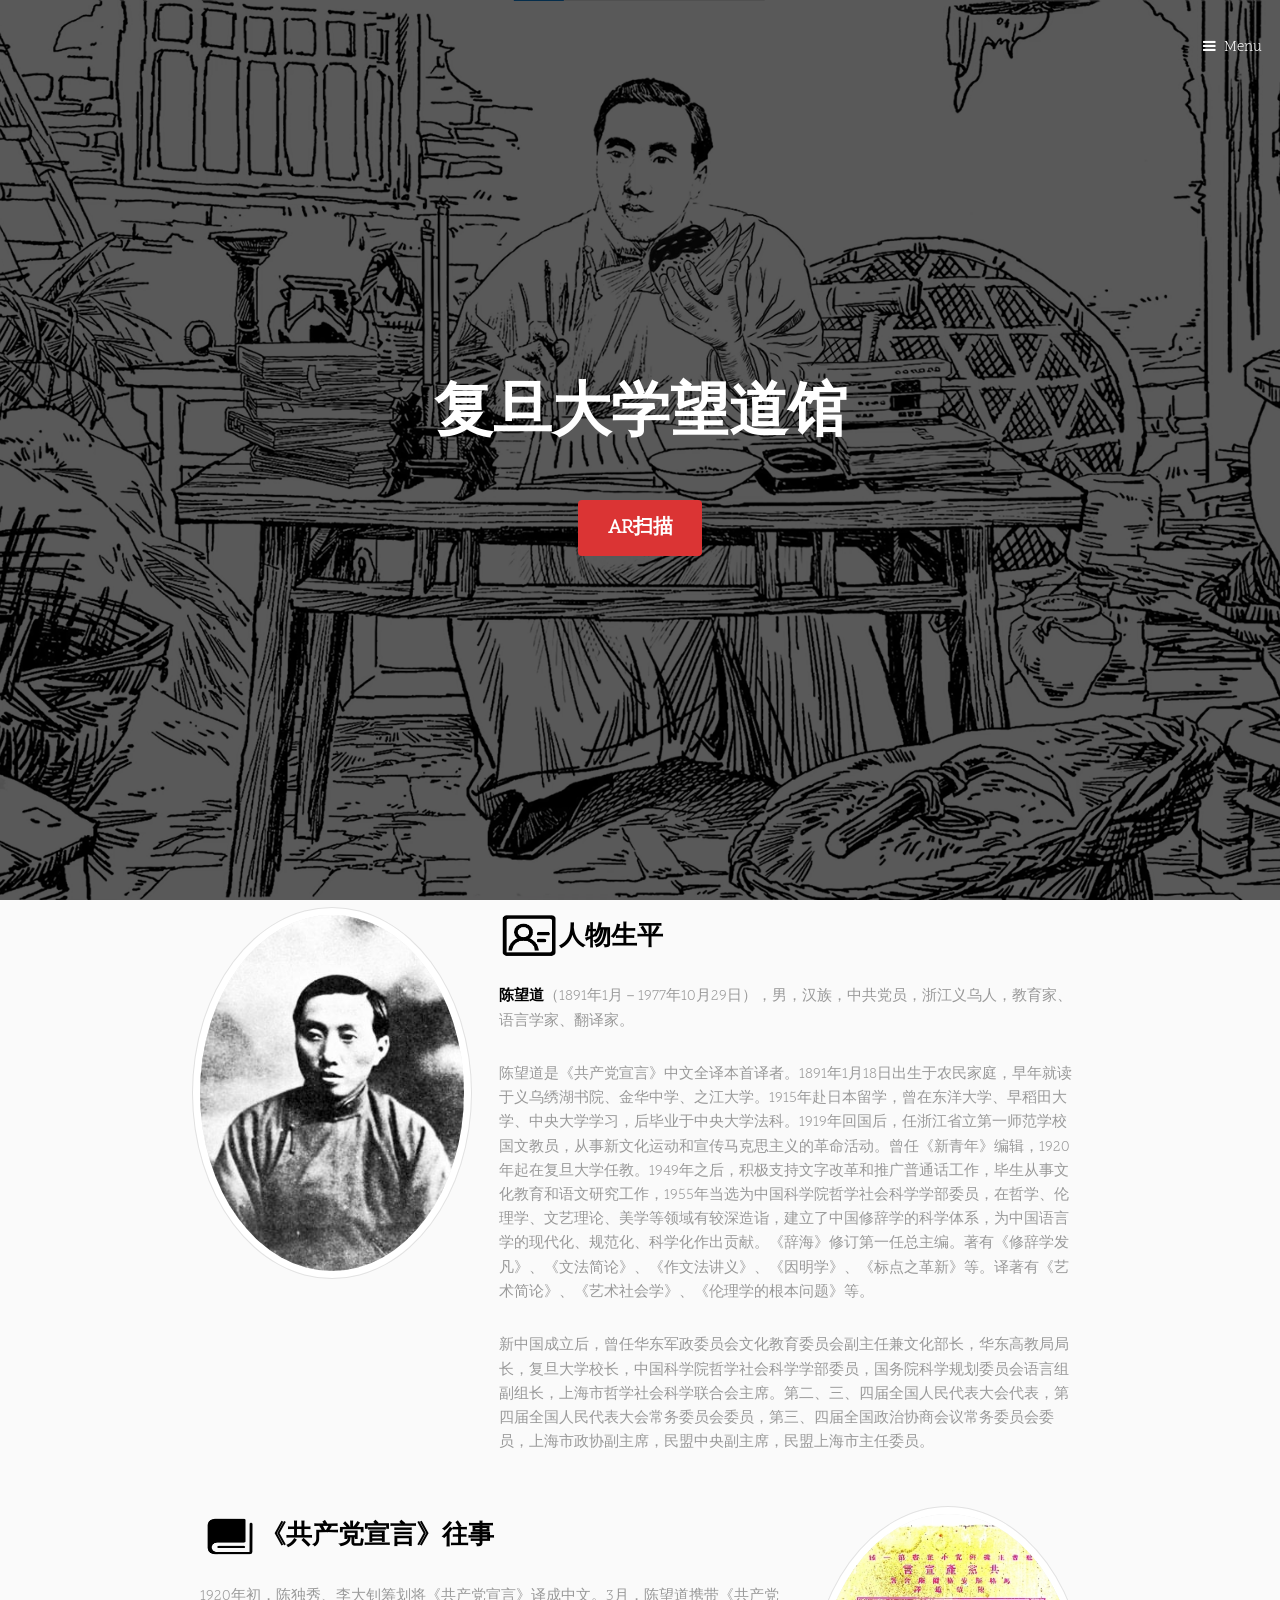
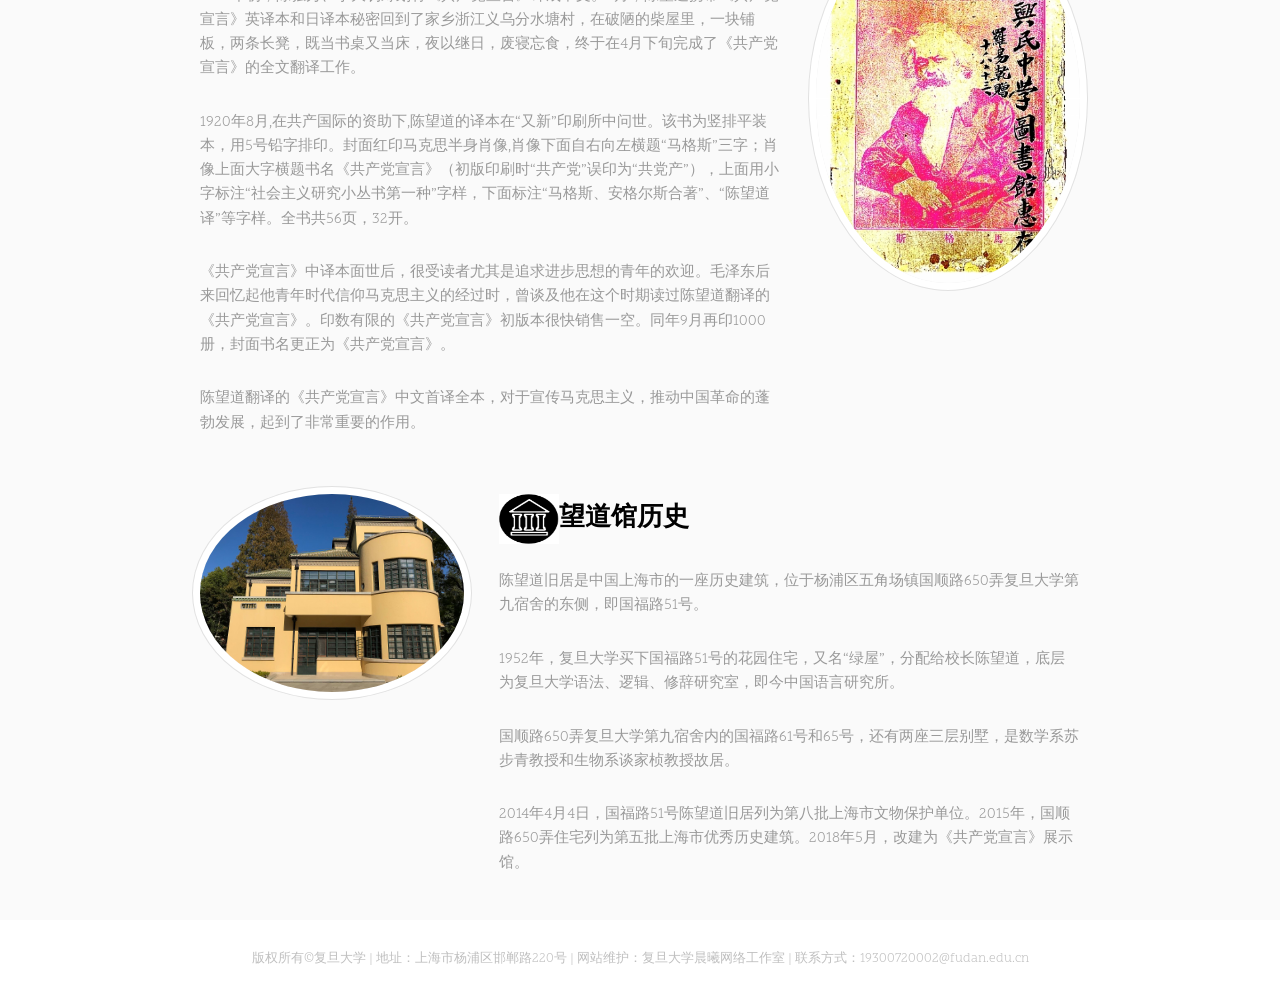
==== commit 4b92dbab: "Add files via upload" ====
--- a/Wangdao_WebAR/index.html
+++ b/Wangdao_WebAR/index.html
@@ -1,15 +1,10 @@
 <!DOCTYPE HTML>
-<!--
-	Urban by TEMPLATED
-	templated.co @templatedco
-	Released for free under the Creative Commons Attribution 3.0 license (templated.co/license)
--->
 <html>
 	<head>
 		<title>复旦大学望道馆</title>
 		<meta charset="utf-8" />
 		<meta name="viewport" content="width=device-width, initial-scale=1" />
-		<link rel="stylesheet" href="assets/css/main.css" />
+		<link rel="stylesheet" href="asset/css/main.css" />
 	</head>
 	<body>
 
@@ -35,7 +30,7 @@
 						<h1>复旦大学望道馆</h1>
 						<p></p>
 					</header>
-					<a href="" class="button big scrolly">AR扫描</a>
+					<a href="recognise-display.html" class="button big scrolly">AR扫描</a>
 				</div>
 			</section>
 
@@ -49,11 +44,11 @@
 								<div class="flex flex-2">
 									<div class="col col1">
 										<div class="image round fit">
-											<a class="link"><img src="images/Chen_Wangdao.jpg" alt="" /></a>
+											<a class="link"><img src="asset/images/Chen_Wangdao.jpg" alt="" /></a>
 										</div>
 									</div>
 									<div class="col col2">
-										<h3><image src="images/pic_human.png" width=60px height=45px />人物生平</h3>
+										<h3><image src="asset/images/pic_human.png" width=60px height=45px />人物生平</h3>
 										<p><strong>陈望道</strong>（1891年1月－1977年10月29日），男，汉族，中共党员，浙江义乌人，教育家、语言学家、翻译家。</p>
 										<p>陈望道是《共产党宣言》中文全译本首译者。1891年1月18日出生于农民家庭，早年就读于义乌绣湖书院、金华中学、之江大学。1915年赴日本留学，曾在东洋大学、早稻田大学、中央大学学习，后毕业于中央大学法科。1919年回国后，任浙江省立第一师范学校国文教员，从事新文化运动和宣传马克思主义的革命活动。曾任《新青年》编辑，1920年起在复旦大学任教。1949年之后，积极支持文字改革和推广普通话工作，毕生从事文化教育和语文研究工作，1955年当选为中国科学院哲学社会科学学部委员，在哲学、伦理学、文艺理论、美学等领域有较深造诣，建立了中国修辞学的科学体系，为中国语言学的现代化、规范化、科学化作出贡献。《辞海》修订第一任总主编。著有《修辞学发凡》、《文法简论》、《作文法讲义》、《因明学》、《标点之革新》等。译著有《艺术简论》、《艺术社会学》、《伦理学的根本问题》等。</p>
 										<p>新中国成立后，曾任华东军政委员会文化教育委员会副主任兼文化部长，华东高教局局长，复旦大学校长，中国科学院哲学社会科学学部委员，国务院科学规划委员会语言组副组长，上海市哲学社会科学联合会主席。第二、三、四届全国人民代表大会代表，第四届全国人民代表大会常务委员会委员，第三、四届全国政治协商会议常务委员会委员，上海市政协副主席，民盟中央副主席，民盟上海市主任委员。</p>
@@ -69,7 +64,7 @@
 						<div class="inner">
 							<div class="flex flex-2">
 								<div class="col col2">
-									<h3><image src="images/pic_book.png" width=60px height=45px>《共产党宣言》往事</h3>
+									<h3><image src="asset/images/pic_book.png" width=60px height=45px>《共产党宣言》往事</h3>
 									<p>1920年初，陈独秀、李大钊筹划将《共产党宣言》译成中文。3月，陈望道携带《共产党宣言》英译本和日译本秘密回到了家乡浙江义乌分水塘村，在破陋的柴屋里，一块铺板，两条长凳，既当书桌又当床，夜以继日，废寝忘食，终于在4月下旬完成了《共产党宣言》的全文翻译工作。</p>
 									<p>1920年8月,在共产国际的资助下,陈望道的译本在“又新”印刷所中问世。该书为竖排平装本，用5号铅字排印。封面红印马克思半身肖像,肖像下面自右向左横题“马格斯”三字；肖像上面大字横题书名《共产党宣言》（初版印刷时“共产党”误印为“共党产”），上面用小字标注“社会主义研究小丛书第一种”字样，下面标注“马格斯、安格尔斯合著”、“陈望道译”等字样。全书共56页，32开。</p>
 									<p>《共产党宣言》中译本面世后，很受读者尤其是追求进步思想的青年的欢迎。毛泽东后来回忆起他青年时代信仰马克思主义的经过时，曾谈及他在这个时期读过陈望道翻译的《共产党宣言》。印数有限的《共产党宣言》初版本很快销售一空。同年9月再印1000册，封面书名更正为《共产党宣言》。</p>
@@ -78,7 +73,7 @@
 								</div>
 								<div class="col col1 first">
 									<div class="image round fit">
-										<a class="link"><img src="images/Communist_Manifesto.jpg" alt="" /></a>
+										<a class="link"><img src="asset/images/Communist_Manifesto.jpg" alt="" /></a>
 									</div>
 								</div>
 							</div>
@@ -91,11 +86,11 @@
 							<div class="flex flex-2">
 								<div class="col col1">
 									<div class="image round fit">
-										<a class="link"><img src="images/Residence_of_Chen_Wangdao.jpg" alt="" /></a>
+										<a class="link"><img src="asset/images/Residence_of_Chen_Wangdao.jpg" alt="" /></a>
 									</div>
 								</div>
 								<div class="col col2">
-									<h3><image src="images/pic_building.png" width=60px height=50px>望道馆历史</h3>
+									<h3><image src="asset/images/pic_building.png" width=60px height=50px>望道馆历史</h3>
 									<p>陈望道旧居是中国上海市的一座历史建筑，位于杨浦区五角场镇国顺路650弄复旦大学第九宿舍的东侧，即国福路51号。</p>
 
 									<p>1952年，复旦大学买下国福路51号的花园住宅，又名“绿屋”，分配给校长陈望道，底层为复旦大学语法、逻辑、修辞研究室，即今中国语言研究所。</p>
@@ -119,12 +114,12 @@
 			</footer>
 
 		<!-- Scripts -->
-			<script src="assets/js/jquery.min.js"></script>
-			<script src="assets/js/jquery.scrolly.min.js"></script>
-			<script src="assets/js/jquery.scrollex.min.js"></script>
-			<script src="assets/js/skel.min.js"></script>
-			<script src="assets/js/util.js"></script>
-			<script src="assets/js/main.js"></script>
+			<script src="asset/js/jquery.min.js"></script>
+			<script src="asset/js/jquery.scrolly.min.js"></script>
+			<script src="asset/js/jquery.scrollex.min.js"></script>
+			<script src="asset/js/skel.min.js"></script>
+			<script src="asset/js/util.js"></script>
+			<script src="asset/js/main.js"></script>
 
 	</body>
-</html>
+</html>
--- a/Wangdao_WebAR/asset/css/main.css
+++ b/Wangdao_WebAR/asset/css/main.css
@@ -0,0 +1,3922 @@
+@charset "UTF-8";
+@import url(font-awesome.min.css);
+@import url("https://fonts.googleapis.com/css?family=Scope+One|Trocchi");
+
+/*
+	Urban by TEMPLATED
+	templated.co @templatedco
+	Released for free under the Creative Commons Attribution 3.0 license (templated.co/license)
+*/
+
+/* Reset */
+
+	html, body, div, span, applet, object, iframe, h1, h2, h3, h4, h5, h6, p, blockquote, pre, a, abbr, acronym, address, big, cite, code, del, dfn, em, img, ins, kbd, q, s, samp, small, strike, strong, sub, sup, tt, var, b, u, i, center, dl, dt, dd, ol, ul, li, fieldset, form, label, legend, table, caption, tbody, tfoot, thead, tr, th, td, article, aside, canvas, details, embed, figure, figcaption, footer, header, hgroup, menu, nav, output, ruby, section, summary, time, mark, audio, video {
+		margin: 0;
+		padding: 0;
+		border: 0;
+		font-size: 100%;
+		font: inherit;
+		vertical-align: baseline;
+	}
+
+	article, aside, details, figcaption, figure, footer, header, hgroup, menu, nav, section {
+		display: block;
+	}
+
+	body {
+		line-height: 1;
+	}
+
+	ol, ul {
+		list-style: none;
+	}
+
+	blockquote, q {
+		quotes: none;
+	}
+
+	blockquote:before, blockquote:after, q:before, q:after {
+		content: '';
+		content: none;
+	}
+
+	table {
+		border-collapse: collapse;
+		border-spacing: 0;
+	}
+
+	body {
+		-webkit-text-size-adjust: none;
+	}
+
+/* Box Model */
+
+	*, *:before, *:after {
+		-moz-box-sizing: border-box;
+		-webkit-box-sizing: border-box;
+		box-sizing: border-box;
+	}
+
+/* Containers */
+
+	.container {
+		margin-left: auto;
+		margin-right: auto;
+	}
+
+	.container.\31 25\25 {
+		width: 100%;
+		max-width: 100em;
+		min-width: 80em;
+	}
+
+	.container.\37 5\25 {
+		width: 60em;
+	}
+
+	.container.\35 0\25 {
+		width: 40em;
+	}
+
+	.container.\32 5\25 {
+		width: 20em;
+	}
+
+	.container {
+		width: 80em;
+	}
+
+	@media screen and (max-width: 1680px) {
+
+		.container.\31 25\25 {
+			width: 100%;
+			max-width: 100em;
+			min-width: 80em;
+		}
+
+		.container.\37 5\25 {
+			width: 60em;
+		}
+
+		.container.\35 0\25 {
+			width: 40em;
+		}
+
+		.container.\32 5\25 {
+			width: 20em;
+		}
+
+		.container {
+			width: 80em;
+		}
+
+	}
+
+	@media screen and (max-width: 1280px) {
+
+		.container.\31 25\25 {
+			width: 100%;
+			max-width: 81.25em;
+			min-width: 65em;
+		}
+
+		.container.\37 5\25 {
+			width: 48.75em;
+		}
+
+		.container.\35 0\25 {
+			width: 32.5em;
+		}
+
+		.container.\32 5\25 {
+			width: 16.25em;
+		}
+
+		.container {
+			width: 65em;
+		}
+
+	}
+
+	@media screen and (max-width: 980px) {
+
+		.container.\31 25\25 {
+			width: 100%;
+			max-width: 112.5%;
+			min-width: 90%;
+		}
+
+		.container.\37 5\25 {
+			width: 67.5%;
+		}
+
+		.container.\35 0\25 {
+			width: 45%;
+		}
+
+		.container.\32 5\25 {
+			width: 22.5%;
+		}
+
+		.container {
+			width: 90%;
+		}
+
+	}
+
+	@media screen and (max-width: 736px) {
+
+		.container.\31 25\25 {
+			width: 100%;
+			max-width: 112.5%;
+			min-width: 90%;
+		}
+
+		.container.\37 5\25 {
+			width: 67.5%;
+		}
+
+		.container.\35 0\25 {
+			width: 45%;
+		}
+
+		.container.\32 5\25 {
+			width: 22.5%;
+		}
+
+		.container {
+			width: 90% !important;
+		}
+
+	}
+
+	@media screen and (max-width: 480px) {
+
+		.container.\31 25\25 {
+			width: 100%;
+			max-width: 112.5%;
+			min-width: 90%;
+		}
+
+		.container.\37 5\25 {
+			width: 67.5%;
+		}
+
+		.container.\35 0\25 {
+			width: 45%;
+		}
+
+		.container.\32 5\25 {
+			width: 22.5%;
+		}
+
+		.container {
+			width: 90% !important;
+		}
+
+	}
+
+/* Grid */
+
+	.row {
+		border-bottom: solid 1px transparent;
+		-moz-box-sizing: border-box;
+		-webkit-box-sizing: border-box;
+		box-sizing: border-box;
+	}
+
+	.row > * {
+		float: left;
+		-moz-box-sizing: border-box;
+		-webkit-box-sizing: border-box;
+		box-sizing: border-box;
+	}
+
+	.row:after, .row:before {
+		content: '';
+		display: block;
+		clear: both;
+		height: 0;
+	}
+
+	.row.uniform > * > :first-child {
+		margin-top: 0;
+	}
+
+	.row.uniform > * > :last-child {
+		margin-bottom: 0;
+	}
+
+	.row.\30 \25 > * {
+		padding: 0 0 0 0em;
+	}
+
+	.row.\30 \25 {
+		margin: 0 0 -1px 0em;
+	}
+
+	.row.uniform.\30 \25 > * {
+		padding: 0em 0 0 0em;
+	}
+
+	.row.uniform.\30 \25 {
+		margin: 0em 0 -1px 0em;
+	}
+
+	.row > * {
+		padding: 0 0 0 2em;
+	}
+
+	.row {
+		margin: 0 0 -1px -2em;
+	}
+
+	.row.uniform > * {
+		padding: 2em 0 0 2em;
+	}
+
+	.row.uniform {
+		margin: -2em 0 -1px -2em;
+	}
+
+	.row.\32 00\25 > * {
+		padding: 0 0 0 4em;
+	}
+
+	.row.\32 00\25 {
+		margin: 0 0 -1px -4em;
+	}
+
+	.row.uniform.\32 00\25 > * {
+		padding: 4em 0 0 4em;
+	}
+
+	.row.uniform.\32 00\25 {
+		margin: -4em 0 -1px -4em;
+	}
+
+	.row.\31 50\25 > * {
+		padding: 0 0 0 3em;
+	}
+
+	.row.\31 50\25 {
+		margin: 0 0 -1px -3em;
+	}
+
+	.row.uniform.\31 50\25 > * {
+		padding: 3em 0 0 3em;
+	}
+
+	.row.uniform.\31 50\25 {
+		margin: -3em 0 -1px -3em;
+	}
+
+	.row.\35 0\25 > * {
+		padding: 0 0 0 1em;
+	}
+
+	.row.\35 0\25 {
+		margin: 0 0 -1px -1em;
+	}
+
+	.row.uniform.\35 0\25 > * {
+		padding: 1em 0 0 1em;
+	}
+
+	.row.uniform.\35 0\25 {
+		margin: -1em 0 -1px -1em;
+	}
+
+	.row.\32 5\25 > * {
+		padding: 0 0 0 0.5em;
+	}
+
+	.row.\32 5\25 {
+		margin: 0 0 -1px -0.5em;
+	}
+
+	.row.uniform.\32 5\25 > * {
+		padding: 0.5em 0 0 0.5em;
+	}
+
+	.row.uniform.\32 5\25 {
+		margin: -0.5em 0 -1px -0.5em;
+	}
+
+	.\31 2u, .\31 2u\24 {
+		width: 100%;
+		clear: none;
+		margin-left: 0;
+	}
+
+	.\31 1u, .\31 1u\24 {
+		width: 91.6666666667%;
+		clear: none;
+		margin-left: 0;
+	}
+
+	.\31 0u, .\31 0u\24 {
+		width: 83.3333333333%;
+		clear: none;
+		margin-left: 0;
+	}
+
+	.\39 u, .\39 u\24 {
+		width: 75%;
+		clear: none;
+		margin-left: 0;
+	}
+
+	.\38 u, .\38 u\24 {
+		width: 66.6666666667%;
+		clear: none;
+		margin-left: 0;
+	}
+
+	.\37 u, .\37 u\24 {
+		width: 58.3333333333%;
+		clear: none;
+		margin-left: 0;
+	}
+
+	.\36 u, .\36 u\24 {
+		width: 50%;
+		clear: none;
+		margin-left: 0;
+	}
+
+	.\35 u, .\35 u\24 {
+		width: 41.6666666667%;
+		clear: none;
+		margin-left: 0;
+	}
+
+	.\34 u, .\34 u\24 {
+		width: 33.3333333333%;
+		clear: none;
+		margin-left: 0;
+	}
+
+	.\33 u, .\33 u\24 {
+		width: 25%;
+		clear: none;
+		margin-left: 0;
+	}
+
+	.\32 u, .\32 u\24 {
+		width: 16.6666666667%;
+		clear: none;
+		margin-left: 0;
+	}
+
+	.\31 u, .\31 u\24 {
+		width: 8.3333333333%;
+		clear: none;
+		margin-left: 0;
+	}
+
+	.\31 2u\24 + *,
+	.\31 1u\24 + *,
+	.\31 0u\24 + *,
+	.\39 u\24 + *,
+	.\38 u\24 + *,
+	.\37 u\24 + *,
+	.\36 u\24 + *,
+	.\35 u\24 + *,
+	.\34 u\24 + *,
+	.\33 u\24 + *,
+	.\32 u\24 + *,
+	.\31 u\24 + * {
+		clear: left;
+	}
+
+	.\-11u {
+		margin-left: 91.66667%;
+	}
+
+	.\-10u {
+		margin-left: 83.33333%;
+	}
+
+	.\-9u {
+		margin-left: 75%;
+	}
+
+	.\-8u {
+		margin-left: 66.66667%;
+	}
+
+	.\-7u {
+		margin-left: 58.33333%;
+	}
+
+	.\-6u {
+		margin-left: 50%;
+	}
+
+	.\-5u {
+		margin-left: 41.66667%;
+	}
+
+	.\-4u {
+		margin-left: 33.33333%;
+	}
+
+	.\-3u {
+		margin-left: 25%;
+	}
+
+	.\-2u {
+		margin-left: 16.66667%;
+	}
+
+	.\-1u {
+		margin-left: 8.33333%;
+	}
+
+	@media screen and (max-width: 1680px) {
+
+		.row > * {
+			padding: 0 0 0 2em;
+		}
+
+		.row {
+			margin: 0 0 -1px -2em;
+		}
+
+		.row.uniform > * {
+			padding: 2em 0 0 2em;
+		}
+
+		.row.uniform {
+			margin: -2em 0 -1px -2em;
+		}
+
+		.row.\32 00\25 > * {
+			padding: 0 0 0 4em;
+		}
+
+		.row.\32 00\25 {
+			margin: 0 0 -1px -4em;
+		}
+
+		.row.uniform.\32 00\25 > * {
+			padding: 4em 0 0 4em;
+		}
+
+		.row.uniform.\32 00\25 {
+			margin: -4em 0 -1px -4em;
+		}
+
+		.row.\31 50\25 > * {
+			padding: 0 0 0 3em;
+		}
+
+		.row.\31 50\25 {
+			margin: 0 0 -1px -3em;
+		}
+
+		.row.uniform.\31 50\25 > * {
+			padding: 3em 0 0 3em;
+		}
+
+		.row.uniform.\31 50\25 {
+			margin: -3em 0 -1px -3em;
+		}
+
+		.row.\35 0\25 > * {
+			padding: 0 0 0 1em;
+		}
+
+		.row.\35 0\25 {
+			margin: 0 0 -1px -1em;
+		}
+
+		.row.uniform.\35 0\25 > * {
+			padding: 1em 0 0 1em;
+		}
+
+		.row.uniform.\35 0\25 {
+			margin: -1em 0 -1px -1em;
+		}
+
+		.row.\32 5\25 > * {
+			padding: 0 0 0 0.5em;
+		}
+
+		.row.\32 5\25 {
+			margin: 0 0 -1px -0.5em;
+		}
+
+		.row.uniform.\32 5\25 > * {
+			padding: 0.5em 0 0 0.5em;
+		}
+
+		.row.uniform.\32 5\25 {
+			margin: -0.5em 0 -1px -0.5em;
+		}
+
+		.\31 2u\28xlarge\29, .\31 2u\24\28xlarge\29 {
+			width: 100%;
+			clear: none;
+			margin-left: 0;
+		}
+
+		.\31 1u\28xlarge\29, .\31 1u\24\28xlarge\29 {
+			width: 91.6666666667%;
+			clear: none;
+			margin-left: 0;
+		}
+
+		.\31 0u\28xlarge\29, .\31 0u\24\28xlarge\29 {
+			width: 83.3333333333%;
+			clear: none;
+			margin-left: 0;
+		}
+
+		.\39 u\28xlarge\29, .\39 u\24\28xlarge\29 {
+			width: 75%;
+			clear: none;
+			margin-left: 0;
+		}
+
+		.\38 u\28xlarge\29, .\38 u\24\28xlarge\29 {
+			width: 66.6666666667%;
+			clear: none;
+			margin-left: 0;
+		}
+
+		.\37 u\28xlarge\29, .\37 u\24\28xlarge\29 {
+			width: 58.3333333333%;
+			clear: none;
+			margin-left: 0;
+		}
+
+		.\36 u\28xlarge\29, .\36 u\24\28xlarge\29 {
+			width: 50%;
+			clear: none;
+			margin-left: 0;
+		}
+
+		.\35 u\28xlarge\29, .\35 u\24\28xlarge\29 {
+			width: 41.6666666667%;
+			clear: none;
+			margin-left: 0;
+		}
+
+		.\34 u\28xlarge\29, .\34 u\24\28xlarge\29 {
+			width: 33.3333333333%;
+			clear: none;
+			margin-left: 0;
+		}
+
+		.\33 u\28xlarge\29, .\33 u\24\28xlarge\29 {
+			width: 25%;
+			clear: none;
+			margin-left: 0;
+		}
+
+		.\32 u\28xlarge\29, .\32 u\24\28xlarge\29 {
+			width: 16.6666666667%;
+			clear: none;
+			margin-left: 0;
+		}
+
+		.\31 u\28xlarge\29, .\31 u\24\28xlarge\29 {
+			width: 8.3333333333%;
+			clear: none;
+			margin-left: 0;
+		}
+
+		.\31 2u\24\28xlarge\29 + *,
+		.\31 1u\24\28xlarge\29 + *,
+		.\31 0u\24\28xlarge\29 + *,
+		.\39 u\24\28xlarge\29 + *,
+		.\38 u\24\28xlarge\29 + *,
+		.\37 u\24\28xlarge\29 + *,
+		.\36 u\24\28xlarge\29 + *,
+		.\35 u\24\28xlarge\29 + *,
+		.\34 u\24\28xlarge\29 + *,
+		.\33 u\24\28xlarge\29 + *,
+		.\32 u\24\28xlarge\29 + *,
+		.\31 u\24\28xlarge\29 + * {
+			clear: left;
+		}
+
+		.\-11u\28xlarge\29 {
+			margin-left: 91.66667%;
+		}
+
+		.\-10u\28xlarge\29 {
+			margin-left: 83.33333%;
+		}
+
+		.\-9u\28xlarge\29 {
+			margin-left: 75%;
+		}
+
+		.\-8u\28xlarge\29 {
+			margin-left: 66.66667%;
+		}
+
+		.\-7u\28xlarge\29 {
+			margin-left: 58.33333%;
+		}
+
+		.\-6u\28xlarge\29 {
+			margin-left: 50%;
+		}
+
+		.\-5u\28xlarge\29 {
+			margin-left: 41.66667%;
+		}
+
+		.\-4u\28xlarge\29 {
+			margin-left: 33.33333%;
+		}
+
+		.\-3u\28xlarge\29 {
+			margin-left: 25%;
+		}
+
+		.\-2u\28xlarge\29 {
+			margin-left: 16.66667%;
+		}
+
+		.\-1u\28xlarge\29 {
+			margin-left: 8.33333%;
+		}
+
+	}
+
+	@media screen and (max-width: 1280px) {
+
+		.row > * {
+			padding: 0 0 0 1.5em;
+		}
+
+		.row {
+			margin: 0 0 -1px -1.5em;
+		}
+
+		.row.uniform > * {
+			padding: 1.5em 0 0 1.5em;
+		}
+
+		.row.uniform {
+			margin: -1.5em 0 -1px -1.5em;
+		}
+
+		.row.\32 00\25 > * {
+			padding: 0 0 0 3em;
+		}
+
+		.row.\32 00\25 {
+			margin: 0 0 -1px -3em;
+		}
+
+		.row.uniform.\32 00\25 > * {
+			padding: 3em 0 0 3em;
+		}
+
+		.row.uniform.\32 00\25 {
+			margin: -3em 0 -1px -3em;
+		}
+
+		.row.\31 50\25 > * {
+			padding: 0 0 0 2.25em;
+		}
+
+		.row.\31 50\25 {
+			margin: 0 0 -1px -2.25em;
+		}
+
+		.row.uniform.\31 50\25 > * {
+			padding: 2.25em 0 0 2.25em;
+		}
+
+		.row.uniform.\31 50\25 {
+			margin: -2.25em 0 -1px -2.25em;
+		}
+
+		.row.\35 0\25 > * {
+			padding: 0 0 0 0.75em;
+		}
+
+		.row.\35 0\25 {
+			margin: 0 0 -1px -0.75em;
+		}
+
+		.row.uniform.\35 0\25 > * {
+			padding: 0.75em 0 0 0.75em;
+		}
+
+		.row.uniform.\35 0\25 {
+			margin: -0.75em 0 -1px -0.75em;
+		}
+
+		.row.\32 5\25 > * {
+			padding: 0 0 0 0.375em;
+		}
+
+		.row.\32 5\25 {
+			margin: 0 0 -1px -0.375em;
+		}
+
+		.row.uniform.\32 5\25 > * {
+			padding: 0.375em 0 0 0.375em;
+		}
+
+		.row.uniform.\32 5\25 {
+			margin: -0.375em 0 -1px -0.375em;
+		}
+
+		.\31 2u\28large\29, .\31 2u\24\28large\29 {
+			width: 100%;
+			clear: none;
+			margin-left: 0;
+		}
+
+		.\31 1u\28large\29, .\31 1u\24\28large\29 {
+			width: 91.6666666667%;
+			clear: none;
+			margin-left: 0;
+		}
+
+		.\31 0u\28large\29, .\31 0u\24\28large\29 {
+			width: 83.3333333333%;
+			clear: none;
+			margin-left: 0;
+		}
+
+		.\39 u\28large\29, .\39 u\24\28large\29 {
+			width: 75%;
+			clear: none;
+			margin-left: 0;
+		}
+
+		.\38 u\28large\29, .\38 u\24\28large\29 {
+			width: 66.6666666667%;
+			clear: none;
+			margin-left: 0;
+		}
+
+		.\37 u\28large\29, .\37 u\24\28large\29 {
+			width: 58.3333333333%;
+			clear: none;
+			margin-left: 0;
+		}
+
+		.\36 u\28large\29, .\36 u\24\28large\29 {
+			width: 50%;
+			clear: none;
+			margin-left: 0;
+		}
+
+		.\35 u\28large\29, .\35 u\24\28large\29 {
+			width: 41.6666666667%;
+			clear: none;
+			margin-left: 0;
+		}
+
+		.\34 u\28large\29, .\34 u\24\28large\29 {
+			width: 33.3333333333%;
+			clear: none;
+			margin-left: 0;
+		}
+
+		.\33 u\28large\29, .\33 u\24\28large\29 {
+			width: 25%;
+			clear: none;
+			margin-left: 0;
+		}
+
+		.\32 u\28large\29, .\32 u\24\28large\29 {
+			width: 16.6666666667%;
+			clear: none;
+			margin-left: 0;
+		}
+
+		.\31 u\28large\29, .\31 u\24\28large\29 {
+			width: 8.3333333333%;
+			clear: none;
+			margin-left: 0;
+		}
+
+		.\31 2u\24\28large\29 + *,
+		.\31 1u\24\28large\29 + *,
+		.\31 0u\24\28large\29 + *,
+		.\39 u\24\28large\29 + *,
+		.\38 u\24\28large\29 + *,
+		.\37 u\24\28large\29 + *,
+		.\36 u\24\28large\29 + *,
+		.\35 u\24\28large\29 + *,
+		.\34 u\24\28large\29 + *,
+		.\33 u\24\28large\29 + *,
+		.\32 u\24\28large\29 + *,
+		.\31 u\24\28large\29 + * {
+			clear: left;
+		}
+
+		.\-11u\28large\29 {
+			margin-left: 91.66667%;
+		}
+
+		.\-10u\28large\29 {
+			margin-left: 83.33333%;
+		}
+
+		.\-9u\28large\29 {
+			margin-left: 75%;
+		}
+
+		.\-8u\28large\29 {
+			margin-left: 66.66667%;
+		}
+
+		.\-7u\28large\29 {
+			margin-left: 58.33333%;
+		}
+
+		.\-6u\28large\29 {
+			margin-left: 50%;
+		}
+
+		.\-5u\28large\29 {
+			margin-left: 41.66667%;
+		}
+
+		.\-4u\28large\29 {
+			margin-left: 33.33333%;
+		}
+
+		.\-3u\28large\29 {
+			margin-left: 25%;
+		}
+
+		.\-2u\28large\29 {
+			margin-left: 16.66667%;
+		}
+
+		.\-1u\28large\29 {
+			margin-left: 8.33333%;
+		}
+
+	}
+
+	@media screen and (max-width: 980px) {
+
+		.row > * {
+			padding: 0 0 0 1.5em;
+		}
+
+		.row {
+			margin: 0 0 -1px -1.5em;
+		}
+
+		.row.uniform > * {
+			padding: 1.5em 0 0 1.5em;
+		}
+
+		.row.uniform {
+			margin: -1.5em 0 -1px -1.5em;
+		}
+
+		.row.\32 00\25 > * {
+			padding: 0 0 0 3em;
+		}
+
+		.row.\32 00\25 {
+			margin: 0 0 -1px -3em;
+		}
+
+		.row.uniform.\32 00\25 > * {
+			padding: 3em 0 0 3em;
+		}
+
+		.row.uniform.\32 00\25 {
+			margin: -3em 0 -1px -3em;
+		}
+
+		.row.\31 50\25 > * {
+			padding: 0 0 0 2.25em;
+		}
+
+		.row.\31 50\25 {
+			margin: 0 0 -1px -2.25em;
+		}
+
+		.row.uniform.\31 50\25 > * {
+			padding: 2.25em 0 0 2.25em;
+		}
+
+		.row.uniform.\31 50\25 {
+			margin: -2.25em 0 -1px -2.25em;
+		}
+
+		.row.\35 0\25 > * {
+			padding: 0 0 0 0.75em;
+		}
+
+		.row.\35 0\25 {
+			margin: 0 0 -1px -0.75em;
+		}
+
+		.row.uniform.\35 0\25 > * {
+			padding: 0.75em 0 0 0.75em;
+		}
+
+		.row.uniform.\35 0\25 {
+			margin: -0.75em 0 -1px -0.75em;
+		}
+
+		.row.\32 5\25 > * {
+			padding: 0 0 0 0.375em;
+		}
+
+		.row.\32 5\25 {
+			margin: 0 0 -1px -0.375em;
+		}
+
+		.row.uniform.\32 5\25 > * {
+			padding: 0.375em 0 0 0.375em;
+		}
+
+		.row.uniform.\32 5\25 {
+			margin: -0.375em 0 -1px -0.375em;
+		}
+
+		.\31 2u\28medium\29, .\31 2u\24\28medium\29 {
+			width: 100%;
+			clear: none;
+			margin-left: 0;
+		}
+
+		.\31 1u\28medium\29, .\31 1u\24\28medium\29 {
+			width: 91.6666666667%;
+			clear: none;
+			margin-left: 0;
+		}
+
+		.\31 0u\28medium\29, .\31 0u\24\28medium\29 {
+			width: 83.3333333333%;
+			clear: none;
+			margin-left: 0;
+		}
+
+		.\39 u\28medium\29, .\39 u\24\28medium\29 {
+			width: 75%;
+			clear: none;
+			margin-left: 0;
+		}
+
+		.\38 u\28medium\29, .\38 u\24\28medium\29 {
+			width: 66.6666666667%;
+			clear: none;
+			margin-left: 0;
+		}
+
+		.\37 u\28medium\29, .\37 u\24\28medium\29 {
+			width: 58.3333333333%;
+			clear: none;
+			margin-left: 0;
+		}
+
+		.\36 u\28medium\29, .\36 u\24\28medium\29 {
+			width: 50%;
+			clear: none;
+			margin-left: 0;
+		}
+
+		.\35 u\28medium\29, .\35 u\24\28medium\29 {
+			width: 41.6666666667%;
+			clear: none;
+			margin-left: 0;
+		}
+
+		.\34 u\28medium\29, .\34 u\24\28medium\29 {
+			width: 33.3333333333%;
+			clear: none;
+			margin-left: 0;
+		}
+
+		.\33 u\28medium\29, .\33 u\24\28medium\29 {
+			width: 25%;
+			clear: none;
+			margin-left: 0;
+		}
+
+		.\32 u\28medium\29, .\32 u\24\28medium\29 {
+			width: 16.6666666667%;
+			clear: none;
+			margin-left: 0;
+		}
+
+		.\31 u\28medium\29, .\31 u\24\28medium\29 {
+			width: 8.3333333333%;
+			clear: none;
+			margin-left: 0;
+		}
+
+		.\31 2u\24\28medium\29 + *,
+		.\31 1u\24\28medium\29 + *,
+		.\31 0u\24\28medium\29 + *,
+		.\39 u\24\28medium\29 + *,
+		.\38 u\24\28medium\29 + *,
+		.\37 u\24\28medium\29 + *,
+		.\36 u\24\28medium\29 + *,
+		.\35 u\24\28medium\29 + *,
+		.\34 u\24\28medium\29 + *,
+		.\33 u\24\28medium\29 + *,
+		.\32 u\24\28medium\29 + *,
+		.\31 u\24\28medium\29 + * {
+			clear: left;
+		}
+
+		.\-11u\28medium\29 {
+			margin-left: 91.66667%;
+		}
+
+		.\-10u\28medium\29 {
+			margin-left: 83.33333%;
+		}
+
+		.\-9u\28medium\29 {
+			margin-left: 75%;
+		}
+
+		.\-8u\28medium\29 {
+			margin-left: 66.66667%;
+		}
+
+		.\-7u\28medium\29 {
+			margin-left: 58.33333%;
+		}
+
+		.\-6u\28medium\29 {
+			margin-left: 50%;
+		}
+
+		.\-5u\28medium\29 {
+			margin-left: 41.66667%;
+		}
+
+		.\-4u\28medium\29 {
+			margin-left: 33.33333%;
+		}
+
+		.\-3u\28medium\29 {
+			margin-left: 25%;
+		}
+
+		.\-2u\28medium\29 {
+			margin-left: 16.66667%;
+		}
+
+		.\-1u\28medium\29 {
+			margin-left: 8.33333%;
+		}
+
+	}
+
+	@media screen and (max-width: 736px) {
+
+		.row > * {
+			padding: 0 0 0 1.25em;
+		}
+
+		.row {
+			margin: 0 0 -1px -1.25em;
+		}
+
+		.row.uniform > * {
+			padding: 1.25em 0 0 1.25em;
+		}
+
+		.row.uniform {
+			margin: -1.25em 0 -1px -1.25em;
+		}
+
+		.row.\32 00\25 > * {
+			padding: 0 0 0 2.5em;
+		}
+
+		.row.\32 00\25 {
+			margin: 0 0 -1px -2.5em;
+		}
+
+		.row.uniform.\32 00\25 > * {
+			padding: 2.5em 0 0 2.5em;
+		}
+
+		.row.uniform.\32 00\25 {
+			margin: -2.5em 0 -1px -2.5em;
+		}
+
+		.row.\31 50\25 > * {
+			padding: 0 0 0 1.875em;
+		}
+
+		.row.\31 50\25 {
+			margin: 0 0 -1px -1.875em;
+		}
+
+		.row.uniform.\31 50\25 > * {
+			padding: 1.875em 0 0 1.875em;
+		}
+
+		.row.uniform.\31 50\25 {
+			margin: -1.875em 0 -1px -1.875em;
+		}
+
+		.row.\35 0\25 > * {
+			padding: 0 0 0 0.625em;
+		}
+
+		.row.\35 0\25 {
+			margin: 0 0 -1px -0.625em;
+		}
+
+		.row.uniform.\35 0\25 > * {
+			padding: 0.625em 0 0 0.625em;
+		}
+
+		.row.uniform.\35 0\25 {
+			margin: -0.625em 0 -1px -0.625em;
+		}
+
+		.row.\32 5\25 > * {
+			padding: 0 0 0 0.3125em;
+		}
+
+		.row.\32 5\25 {
+			margin: 0 0 -1px -0.3125em;
+		}
+
+		.row.uniform.\32 5\25 > * {
+			padding: 0.3125em 0 0 0.3125em;
+		}
+
+		.row.uniform.\32 5\25 {
+			margin: -0.3125em 0 -1px -0.3125em;
+		}
+
+		.\31 2u\28small\29, .\31 2u\24\28small\29 {
+			width: 100%;
+			clear: none;
+			margin-left: 0;
+		}
+
+		.\31 1u\28small\29, .\31 1u\24\28small\29 {
+			width: 91.6666666667%;
+			clear: none;
+			margin-left: 0;
+		}
+
+		.\31 0u\28small\29, .\31 0u\24\28small\29 {
+			width: 83.3333333333%;
+			clear: none;
+			margin-left: 0;
+		}
+
+		.\39 u\28small\29, .\39 u\24\28small\29 {
+			width: 75%;
+			clear: none;
+			margin-left: 0;
+		}
+
+		.\38 u\28small\29, .\38 u\24\28small\29 {
+			width: 66.6666666667%;
+			clear: none;
+			margin-left: 0;
+		}
+
+		.\37 u\28small\29, .\37 u\24\28small\29 {
+			width: 58.3333333333%;
+			clear: none;
+			margin-left: 0;
+		}
+
+		.\36 u\28small\29, .\36 u\24\28small\29 {
+			width: 50%;
+			clear: none;
+			margin-left: 0;
+		}
+
+		.\35 u\28small\29, .\35 u\24\28small\29 {
+			width: 41.6666666667%;
+			clear: none;
+			margin-left: 0;
+		}
+
+		.\34 u\28small\29, .\34 u\24\28small\29 {
+			width: 33.3333333333%;
+			clear: none;
+			margin-left: 0;
+		}
+
+		.\33 u\28small\29, .\33 u\24\28small\29 {
+			width: 25%;
+			clear: none;
+			margin-left: 0;
+		}
+
+		.\32 u\28small\29, .\32 u\24\28small\29 {
+			width: 16.6666666667%;
+			clear: none;
+			margin-left: 0;
+		}
+
+		.\31 u\28small\29, .\31 u\24\28small\29 {
+			width: 8.3333333333%;
+			clear: none;
+			margin-left: 0;
+		}
+
+		.\31 2u\24\28small\29 + *,
+		.\31 1u\24\28small\29 + *,
+		.\31 0u\24\28small\29 + *,
+		.\39 u\24\28small\29 + *,
+		.\38 u\24\28small\29 + *,
+		.\37 u\24\28small\29 + *,
+		.\36 u\24\28small\29 + *,
+		.\35 u\24\28small\29 + *,
+		.\34 u\24\28small\29 + *,
+		.\33 u\24\28small\29 + *,
+		.\32 u\24\28small\29 + *,
+		.\31 u\24\28small\29 + * {
+			clear: left;
+		}
+
+		.\-11u\28small\29 {
+			margin-left: 91.66667%;
+		}
+
+		.\-10u\28small\29 {
+			margin-left: 83.33333%;
+		}
+
+		.\-9u\28small\29 {
+			margin-left: 75%;
+		}
+
+		.\-8u\28small\29 {
+			margin-left: 66.66667%;
+		}
+
+		.\-7u\28small\29 {
+			margin-left: 58.33333%;
+		}
+
+		.\-6u\28small\29 {
+			margin-left: 50%;
+		}
+
+		.\-5u\28small\29 {
+			margin-left: 41.66667%;
+		}
+
+		.\-4u\28small\29 {
+			margin-left: 33.33333%;
+		}
+
+		.\-3u\28small\29 {
+			margin-left: 25%;
+		}
+
+		.\-2u\28small\29 {
+			margin-left: 16.66667%;
+		}
+
+		.\-1u\28small\29 {
+			margin-left: 8.33333%;
+		}
+
+	}
+
+	@media screen and (max-width: 480px) {
+
+		.row > * {
+			padding: 0 0 0 1.25em;
+		}
+
+		.row {
+			margin: 0 0 -1px -1.25em;
+		}
+
+		.row.uniform > * {
+			padding: 1.25em 0 0 1.25em;
+		}
+
+		.row.uniform {
+			margin: -1.25em 0 -1px -1.25em;
+		}
+
+		.row.\32 00\25 > * {
+			padding: 0 0 0 2.5em;
+		}
+
+		.row.\32 00\25 {
+			margin: 0 0 -1px -2.5em;
+		}
+
+		.row.uniform.\32 00\25 > * {
+			padding: 2.5em 0 0 2.5em;
+		}
+
+		.row.uniform.\32 00\25 {
+			margin: -2.5em 0 -1px -2.5em;
+		}
+
+		.row.\31 50\25 > * {
+			padding: 0 0 0 1.875em;
+		}
+
+		.row.\31 50\25 {
+			margin: 0 0 -1px -1.875em;
+		}
+
+		.row.uniform.\31 50\25 > * {
+			padding: 1.875em 0 0 1.875em;
+		}
+
+		.row.uniform.\31 50\25 {
+			margin: -1.875em 0 -1px -1.875em;
+		}
+
+		.row.\35 0\25 > * {
+			padding: 0 0 0 0.625em;
+		}
+
+		.row.\35 0\25 {
+			margin: 0 0 -1px -0.625em;
+		}
+
+		.row.uniform.\35 0\25 > * {
+			padding: 0.625em 0 0 0.625em;
+		}
+
+		.row.uniform.\35 0\25 {
+			margin: -0.625em 0 -1px -0.625em;
+		}
+
+		.row.\32 5\25 > * {
+			padding: 0 0 0 0.3125em;
+		}
+
+		.row.\32 5\25 {
+			margin: 0 0 -1px -0.3125em;
+		}
+
+		.row.uniform.\32 5\25 > * {
+			padding: 0.3125em 0 0 0.3125em;
+		}
+
+		.row.uniform.\32 5\25 {
+			margin: -0.3125em 0 -1px -0.3125em;
+		}
+
+		.\31 2u\28xsmall\29, .\31 2u\24\28xsmall\29 {
+			width: 100%;
+			clear: none;
+			margin-left: 0;
+		}
+
+		.\31 1u\28xsmall\29, .\31 1u\24\28xsmall\29 {
+			width: 91.6666666667%;
+			clear: none;
+			margin-left: 0;
+		}
+
+		.\31 0u\28xsmall\29, .\31 0u\24\28xsmall\29 {
+			width: 83.3333333333%;
+			clear: none;
+			margin-left: 0;
+		}
+
+		.\39 u\28xsmall\29, .\39 u\24\28xsmall\29 {
+			width: 75%;
+			clear: none;
+			margin-left: 0;
+		}
+
+		.\38 u\28xsmall\29, .\38 u\24\28xsmall\29 {
+			width: 66.6666666667%;
+			clear: none;
+			margin-left: 0;
+		}
+
+		.\37 u\28xsmall\29, .\37 u\24\28xsmall\29 {
+			width: 58.3333333333%;
+			clear: none;
+			margin-left: 0;
+		}
+
+		.\36 u\28xsmall\29, .\36 u\24\28xsmall\29 {
+			width: 50%;
+			clear: none;
+			margin-left: 0;
+		}
+
+		.\35 u\28xsmall\29, .\35 u\24\28xsmall\29 {
+			width: 41.6666666667%;
+			clear: none;
+			margin-left: 0;
+		}
+
+		.\34 u\28xsmall\29, .\34 u\24\28xsmall\29 {
+			width: 33.3333333333%;
+			clear: none;
+			margin-left: 0;
+		}
+
+		.\33 u\28xsmall\29, .\33 u\24\28xsmall\29 {
+			width: 25%;
+			clear: none;
+			margin-left: 0;
+		}
+
+		.\32 u\28xsmall\29, .\32 u\24\28xsmall\29 {
+			width: 16.6666666667%;
+			clear: none;
+			margin-left: 0;
+		}
+
+		.\31 u\28xsmall\29, .\31 u\24\28xsmall\29 {
+			width: 8.3333333333%;
+			clear: none;
+			margin-left: 0;
+		}
+
+		.\31 2u\24\28xsmall\29 + *,
+		.\31 1u\24\28xsmall\29 + *,
+		.\31 0u\24\28xsmall\29 + *,
+		.\39 u\24\28xsmall\29 + *,
+		.\38 u\24\28xsmall\29 + *,
+		.\37 u\24\28xsmall\29 + *,
+		.\36 u\24\28xsmall\29 + *,
+		.\35 u\24\28xsmall\29 + *,
+		.\34 u\24\28xsmall\29 + *,
+		.\33 u\24\28xsmall\29 + *,
+		.\32 u\24\28xsmall\29 + *,
+		.\31 u\24\28xsmall\29 + * {
+			clear: left;
+		}
+
+		.\-11u\28xsmall\29 {
+			margin-left: 91.66667%;
+		}
+
+		.\-10u\28xsmall\29 {
+			margin-left: 83.33333%;
+		}
+
+		.\-9u\28xsmall\29 {
+			margin-left: 75%;
+		}
+
+		.\-8u\28xsmall\29 {
+			margin-left: 66.66667%;
+		}
+
+		.\-7u\28xsmall\29 {
+			margin-left: 58.33333%;
+		}
+
+		.\-6u\28xsmall\29 {
+			margin-left: 50%;
+		}
+
+		.\-5u\28xsmall\29 {
+			margin-left: 41.66667%;
+		}
+
+		.\-4u\28xsmall\29 {
+			margin-left: 33.33333%;
+		}
+
+		.\-3u\28xsmall\29 {
+			margin-left: 25%;
+		}
+
+		.\-2u\28xsmall\29 {
+			margin-left: 16.66667%;
+		}
+
+		.\-1u\28xsmall\29 {
+			margin-left: 8.33333%;
+		}
+
+	}
+
+/* Basic */
+
+	@-ms-viewport {
+		width: device-width;
+	}
+
+	body {
+		-ms-overflow-style: scrollbar;
+	}
+
+	@media screen and (max-width: 480px) {
+
+		html, body {
+			min-width: 320px;
+		}
+
+	}
+
+	body {
+		background: #fff;
+	}
+
+		body.is-loading *, body.is-loading *:before, body.is-loading *:after {
+			-moz-animation: none !important;
+			-webkit-animation: none !important;
+			-ms-animation: none !important;
+			animation: none !important;
+			-moz-transition: none !important;
+			-webkit-transition: none !important;
+			-ms-transition: none !important;
+			transition: none !important;
+		}
+
+/* Type */
+
+	body {
+		background-color: #fff;
+		color: #999999;
+	}
+
+	body, input, select, textarea {
+		font-family: "Scope One", serif;
+		font-size: 13pt;
+		font-weight: 300;
+		line-height: 1.65;
+	}
+
+		@media screen and (max-width: 1680px) {
+
+			body, input, select, textarea {
+				font-size: 11pt;
+			}
+
+		}
+
+		@media screen and (max-width: 1280px) {
+
+			body, input, select, textarea {
+				font-size: 11pt;
+			}
+
+		}
+
+		@media screen and (max-width: 980px) {
+
+			body, input, select, textarea {
+				font-size: 12pt;
+			}
+
+		}
+
+		@media screen and (max-width: 736px) {
+
+			body, input, select, textarea {
+				font-size: 12pt;
+			}
+
+		}
+
+		@media screen and (max-width: 480px) {
+
+			body, input, select, textarea {
+				font-size: 12pt;
+			}
+
+		}
+
+	a {
+		-moz-transition: color 0.2s ease-in-out;
+		-webkit-transition: color 0.2s ease-in-out;
+		-ms-transition: color 0.2s ease-in-out;
+		transition: color 0.2s ease-in-out;
+		text-decoration: none;
+	}
+
+	strong, b {
+		font-weight: 700;
+	}
+
+	em, i {
+		font-style: italic;
+	}
+
+	p {
+		margin: 0 0 2em 0;
+	}
+
+	h1, h2, h3, h4, h5, h6 {
+		font-weight: 700;
+		line-height: 1.5;
+		margin: 0 0 1em 0;
+	}
+
+		h1 a, h2 a, h3 a, h4 a, h5 a, h6 a {
+			color: inherit;
+			text-decoration: none;
+		}
+
+	h1 {
+		font-size: 3em;
+		margin-bottom: .25em;
+	}
+
+		@media screen and (max-width: 736px) {
+
+			h1 {
+				font-size: 2.5em;
+			}
+
+		}
+
+	h2 {
+		font-size: 2.5em;
+	}
+
+		@media screen and (max-width: 736px) {
+
+			h2 {
+				font-size: 2em;
+			}
+
+		}
+
+		@media screen and (max-width: 480px) {
+
+			h2 {
+				font-size: 1.5em;
+			}
+
+		}
+
+	h3 {
+		font-size: 1.75em;
+	}
+
+		@media screen and (max-width: 736px) {
+
+			h3 {
+				font-size: 1.5em;
+			}
+
+		}
+
+		@media screen and (max-width: 480px) {
+
+			h3 {
+				font-size: 1.25em;
+			}
+
+		}
+
+	h4 {
+		font-size: 1.5em;
+	}
+
+	h5 {
+		font-size: 0.9em;
+	}
+
+	h6 {
+		font-size: 0.7em;
+	}
+
+	sub {
+		font-size: 0.8em;
+		position: relative;
+		top: 0.5em;
+	}
+
+	sup {
+		font-size: 0.8em;
+		position: relative;
+		top: -0.5em;
+	}
+
+	blockquote {
+		border-left: solid 4px;
+		font-style: italic;
+		margin: 0 0 2em 0;
+		padding: 0.5em 0 0.5em 2em;
+	}
+
+	code {
+		border-radius: 4px;
+		border: solid 1px;
+		font-family: "Courier New", monospace;
+		font-size: 0.9em;
+		margin: 0 0.25em;
+		padding: 0.25em 0.65em;
+	}
+
+	pre {
+		-webkit-overflow-scrolling: touch;
+		font-family: "Courier New", monospace;
+		font-size: 0.9em;
+		margin: 0 0 2em 0;
+	}
+
+		pre code {
+			display: block;
+			line-height: 1.75;
+			padding: 1em 1.5em;
+			overflow-x: auto;
+		}
+
+	header p {
+		font-size: 1.25em;
+	}
+
+	hr {
+		border: 0;
+		border-bottom: solid 1px;
+		margin: 2em 0;
+	}
+
+		hr.major {
+			margin: 3em 0;
+		}
+
+	.align-left {
+		text-align: left;
+	}
+
+	.align-center {
+		text-align: center;
+	}
+
+	.align-right {
+		text-align: right;
+	}
+
+	input, select, textarea {
+		color: #000;
+	}
+
+	a {
+		color: #999999;
+	}
+
+		a:hover {
+			color: rgba(153, 153, 153, 0.5);
+		}
+
+	strong, b {
+		color: #000;
+	}
+
+	h1, h2, h3, h4, h5, h6 {
+		color: #000;
+	}
+
+	blockquote {
+		border-left-color: rgba(0, 0, 0, 0.1);
+	}
+
+	code {
+		background: rgba(0, 0, 0, 0.075);
+		border-color: rgba(0, 0, 0, 0.1);
+	}
+
+	hr {
+		border-bottom-color: rgba(0, 0, 0, 0.1);
+	}
+
+/* Box */
+
+	.box {
+		border-radius: 4px;
+		border: solid 1px;
+		margin-bottom: 2em;
+		padding: 1.5em;
+	}
+
+		.box > :last-child,
+		.box > :last-child > :last-child,
+		.box > :last-child > :last-child > :last-child {
+			margin-bottom: 0;
+		}
+
+		.box.alt {
+			border: 0;
+			border-radius: 0;
+			padding: 0;
+		}
+
+	.box {
+		border-color: rgba(0, 0, 0, 0.1);
+	}
+
+/* Button */
+
+	input[type="submit"],
+	input[type="reset"],
+	input[type="button"],
+	button,
+	.button {
+		-moz-appearance: none;
+		-webkit-appearance: none;
+		-ms-appearance: none;
+		appearance: none;
+		-moz-transition: background-color 0.2s ease-in-out, color 0.2s ease-in-out;
+		-webkit-transition: background-color 0.2s ease-in-out, color 0.2s ease-in-out;
+		-ms-transition: background-color 0.2s ease-in-out, color 0.2s ease-in-out;
+		transition: background-color 0.2s ease-in-out, color 0.2s ease-in-out;
+		border-radius: 4px;
+		border: 0;
+		cursor: pointer;
+		display: inline-block;
+		font-weight: 700;
+		height: 2.85em;
+		line-height: 2.95em;
+		padding: 0 1.5em;
+		text-align: center;
+		text-decoration: none;
+		white-space: nowrap;
+	}
+
+		input[type="submit"].icon,
+		input[type="reset"].icon,
+		input[type="button"].icon,
+		button.icon,
+		.button.icon {
+			padding-left: 1.35em;
+		}
+
+			input[type="submit"].icon:before,
+			input[type="reset"].icon:before,
+			input[type="button"].icon:before,
+			button.icon:before,
+			.button.icon:before {
+				margin-right: 0.5em;
+			}
+
+		input[type="submit"].fit,
+		input[type="reset"].fit,
+		input[type="button"].fit,
+		button.fit,
+		.button.fit {
+			display: block;
+			margin: 0 0 1em 0;
+			width: 100%;
+		}
+
+		input[type="submit"].small,
+		input[type="reset"].small,
+		input[type="button"].small,
+		button.small,
+		.button.small {
+			font-size: 0.8em;
+		}
+
+		input[type="submit"].big,
+		input[type="reset"].big,
+		input[type="button"].big,
+		button.big,
+		.button.big {
+			font-size: 1.35em;
+		}
+
+		input[type="submit"].disabled, input[type="submit"]:disabled,
+		input[type="reset"].disabled,
+		input[type="reset"]:disabled,
+		input[type="button"].disabled,
+		input[type="button"]:disabled,
+		button.disabled,
+		button:disabled,
+		.button.disabled,
+		.button:disabled {
+			-moz-pointer-events: none;
+			-webkit-pointer-events: none;
+			-ms-pointer-events: none;
+			pointer-events: none;
+			opacity: 0.25;
+		}
+
+		@media screen and (max-width: 480px) {
+
+			input[type="submit"],
+			input[type="reset"],
+			input[type="button"],
+			button,
+			.button {
+				padding: 0;
+				width: 100%;
+			}
+
+		}
+
+	input[type="submit"],
+	input[type="reset"],
+	input[type="button"],
+	button,
+	.button {
+		background-color: #db3434;
+		color: #fff !important;
+	}
+
+		input[type="submit"]:hover,
+		input[type="reset"]:hover,
+		input[type="button"]:hover,
+		button:hover,
+		.button:hover {
+			background-color: #df4a4a;
+		}
+
+		input[type="submit"]:active,
+		input[type="reset"]:active,
+		input[type="button"]:active,
+		button:active,
+		.button:active {
+			background-color: #df4a4a;
+		}
+
+		input[type="submit"].alt,
+		input[type="reset"].alt,
+		input[type="button"].alt,
+		button.alt,
+		.button.alt {
+			background-color: transparent;
+			box-shadow: inset 0 0 0 2px rgba(0, 0, 0, 0.1);
+			color: #000 !important;
+		}
+
+			input[type="submit"].alt:hover,
+			input[type="reset"].alt:hover,
+			input[type="button"].alt:hover,
+			button.alt:hover,
+			.button.alt:hover {
+				background-color: rgba(0, 0, 0, 0.075);
+			}
+
+			input[type="submit"].alt:active,
+			input[type="reset"].alt:active,
+			input[type="button"].alt:active,
+			button.alt:active,
+			.button.alt:active {
+				background-color: rgba(0, 0, 0, 0.15);
+			}
+
+			input[type="submit"].alt.icon:before,
+			input[type="reset"].alt.icon:before,
+			input[type="button"].alt.icon:before,
+			button.alt.icon:before,
+			.button.alt.icon:before {
+				color: #bfbfbf;
+			}
+
+		input[type="submit"].special,
+		input[type="reset"].special,
+		input[type="button"].special,
+		button.special,
+		.button.special {
+			background-color: #fafafa;
+			color: #000 !important;
+		}
+
+			input[type="submit"].special:hover,
+			input[type="reset"].special:hover,
+			input[type="button"].special:hover,
+			button.special:hover,
+			.button.special:hover {
+				background-color: white;
+			}
+
+			input[type="submit"].special:active,
+			input[type="reset"].special:active,
+			input[type="button"].special:active,
+			button.special:active,
+			.button.special:active {
+				background-color: #ededed;
+			}
+
+/* Flex */
+
+	.flex {
+		display: -ms-flexbox;
+		-ms-flex-pack: justify;
+		display: -moz-flex;
+		display: -webkit-flex;
+		display: -ms-flex;
+		display: flex;
+		-moz-flex-wrap: wrap;
+		-webkit-flex-wrap: wrap;
+		-ms-flex-wrap: wrap;
+		flex-wrap: wrap;
+		-moz-justify-content: space-between;
+		-webkit-justify-content: space-between;
+		-ms-justify-content: space-between;
+		justify-content: space-between;
+	}
+
+		.flex.flex-2, .flex.flex-3 {
+			-moz-align-items: stretch;
+			-webkit-align-items: stretch;
+			-ms-align-items: stretch;
+			align-items: stretch;
+		}
+
+			.flex.flex-2.center, .flex.flex-3.center {
+				-moz-align-items: center;
+				-webkit-align-items: center;
+				-ms-align-items: center;
+				align-items: center;
+			}
+
+		.flex.flex-2 .col {
+			width: 48%;
+		}
+
+			.flex.flex-2 .col.col1 {
+				width: 30%;
+			}
+
+			.flex.flex-2 .col.col2 {
+				width: 66%;
+			}
+
+			@media screen and (max-width: 736px) {
+
+				.flex.flex-2 .col.col1, .flex.flex-2 .col.col2 {
+					width: 100%;
+					margin-bottom: 2em;
+				}
+
+					.flex.flex-2 .col.col1 .image, .flex.flex-2 .col.col2 .image {
+						max-width: 60%;
+						margin: 0 auto 2em auto;
+					}
+
+			}
+
+		.flex.flex-3 .col {
+			width: 28%;
+		}
+
+			@media screen and (max-width: 736px) {
+
+				.flex.flex-3 .col {
+					width: 100%;
+					margin-bottom: 2em;
+				}
+
+					.flex.flex-3 .col .image {
+						max-width: 60%;
+						margin: 0 auto 2em auto;
+					}
+
+			}
+
+		.flex.flex-4 .col {
+			width: 22%;
+		}
+
+		.flex.flex-tabs {
+			-moz-flex-wrap: nowrap;
+			-webkit-flex-wrap: nowrap;
+			-ms-flex-wrap: nowrap;
+			flex-wrap: nowrap;
+		}
+
+			.flex.flex-tabs ul {
+				width: 20%;
+			}
+
+			.flex.flex-tabs .tabs {
+				width: 77%;
+			}
+
+		@media screen and (max-width: 980px) {
+
+			.flex.flex-4 .col {
+				width: 48%;
+			}
+
+			.flex.flex-tabs ul {
+				width: 30%;
+			}
+
+			.flex.flex-tabs .tabs {
+				width: 67%;
+			}
+
+			.flex.flex-tabs .flex-3 .col {
+				width: 48%;
+			}
+
+		}
+
+		@media screen and (max-width: 736px) {
+
+			.flex.flex-2 .col, .flex.flex-3 .col, .flex.flex-4 .col {
+				width: 100%;
+				-moz-order: 2;
+				-webkit-order: 2;
+				-ms-order: 2;
+				order: 2;
+			}
+
+				.flex.flex-2 .col.first, .flex.flex-3 .col.first, .flex.flex-4 .col.first {
+					-moz-order: 1;
+					-webkit-order: 1;
+					-ms-order: 1;
+					order: 1;
+				}
+
+			.flex.flex-tabs {
+				-moz-flex-wrap: wrap;
+				-webkit-flex-wrap: wrap;
+				-ms-flex-wrap: wrap;
+				flex-wrap: wrap;
+			}
+
+				.flex.flex-tabs ul {
+					width: 100%;
+				}
+
+				.flex.flex-tabs .tabs {
+					width: 100%;
+				}
+
+				.flex.flex-tabs .flex-3 .col {
+					width: 100%;
+				}
+
+		}
+
+/* Form */
+
+	form {
+		margin: 0 0 2em 0;
+	}
+
+	label {
+		display: block;
+		font-size: 0.9em;
+		font-weight: 700;
+		margin: 0 0 1em 0;
+	}
+
+	input[type="text"],
+	input[type="password"],
+	input[type="email"],
+	select,
+	textarea {
+		-moz-appearance: none;
+		-webkit-appearance: none;
+		-ms-appearance: none;
+		appearance: none;
+		border-radius: 4px;
+		border: none;
+		border: solid 1px;
+		color: inherit;
+		display: block;
+		outline: 0;
+		padding: 0 1em;
+		text-decoration: none;
+		width: 100%;
+	}
+
+		input[type="text"]:invalid,
+		input[type="password"]:invalid,
+		input[type="email"]:invalid,
+		select:invalid,
+		textarea:invalid {
+			box-shadow: none;
+		}
+
+	.select-wrapper {
+		text-decoration: none;
+		display: block;
+		position: relative;
+	}
+
+		.select-wrapper:before {
+			-moz-osx-font-smoothing: grayscale;
+			-webkit-font-smoothing: antialiased;
+			font-family: FontAwesome;
+			font-style: normal;
+			font-weight: normal;
+			text-transform: none !important;
+		}
+
+		.select-wrapper:before {
+			content: '\f078';
+			display: block;
+			height: 2.75em;
+			line-height: 2.75em;
+			pointer-events: none;
+			position: absolute;
+			right: 0;
+			text-align: center;
+			top: 0;
+			width: 2.75em;
+		}
+
+		.select-wrapper select::-ms-expand {
+			display: none;
+		}
+
+	input[type="text"],
+	input[type="password"],
+	input[type="email"],
+	select {
+		height: 2.75em;
+	}
+
+	textarea {
+		padding: 0.75em 1em;
+	}
+
+	input[type="checkbox"],
+	input[type="radio"] {
+		-moz-appearance: none;
+		-webkit-appearance: none;
+		-ms-appearance: none;
+		appearance: none;
+		display: block;
+		float: left;
+		margin-right: -2em;
+		opacity: 0;
+		width: 1em;
+		z-index: -1;
+	}
+
+		input[type="checkbox"] + label,
+		input[type="radio"] + label {
+			text-decoration: none;
+			cursor: pointer;
+			display: inline-block;
+			font-size: 1em;
+			font-weight: 300;
+			padding-left: 2.4em;
+			padding-right: 0.75em;
+			position: relative;
+		}
+
+			input[type="checkbox"] + label:before,
+			input[type="radio"] + label:before {
+				-moz-osx-font-smoothing: grayscale;
+				-webkit-font-smoothing: antialiased;
+				font-family: FontAwesome;
+				font-style: normal;
+				font-weight: normal;
+				text-transform: none !important;
+			}
+
+			input[type="checkbox"] + label:before,
+			input[type="radio"] + label:before {
+				border-radius: 4px;
+				border: solid 1px;
+				content: '';
+				display: inline-block;
+				height: 1.65em;
+				left: 0;
+				line-height: 1.58125em;
+				position: absolute;
+				text-align: center;
+				top: 0;
+				width: 1.65em;
+			}
+
+		input[type="checkbox"]:checked + label:before,
+		input[type="radio"]:checked + label:before {
+			content: '\f00c';
+		}
+
+	input[type="checkbox"] + label:before {
+		border-radius: 4px;
+	}
+
+	input[type="radio"] + label:before {
+		border-radius: 100%;
+	}
+
+	::-webkit-input-placeholder {
+		opacity: 1.0;
+	}
+
+	:-moz-placeholder {
+		opacity: 1.0;
+	}
+
+	::-moz-placeholder {
+		opacity: 1.0;
+	}
+
+	:-ms-input-placeholder {
+		opacity: 1.0;
+	}
+
+	.formerize-placeholder {
+		opacity: 1.0;
+	}
+
+	label {
+		color: #000;
+	}
+
+	input[type="text"],
+	input[type="password"],
+	input[type="email"],
+	select,
+	textarea {
+		background: rgba(0, 0, 0, 0.075);
+		border-color: rgba(0, 0, 0, 0.1);
+	}
+
+		input[type="text"]:focus,
+		input[type="password"]:focus,
+		input[type="email"]:focus,
+		select:focus,
+		textarea:focus {
+			border-color: #fafafa;
+			box-shadow: 0 0 0 1px #fafafa;
+		}
+
+	.select-wrapper:before {
+		color: rgba(0, 0, 0, 0.1);
+	}
+
+	input[type="checkbox"] + label,
+	input[type="radio"] + label {
+		color: #999999;
+	}
+
+		input[type="checkbox"] + label:before,
+		input[type="radio"] + label:before {
+			background: rgba(0, 0, 0, 0.075);
+			border-color: rgba(0, 0, 0, 0.1);
+		}
+
+	input[type="checkbox"]:checked + label:before,
+	input[type="radio"]:checked + label:before {
+		background-color: #fafafa;
+		border-color: #fafafa;
+		color: #000;
+	}
+
+	input[type="checkbox"]:focus + label:before,
+	input[type="radio"]:focus + label:before {
+		border-color: #fafafa;
+		box-shadow: 0 0 0 1px #fafafa;
+	}
+
+	::-webkit-input-placeholder {
+		color: #bfbfbf !important;
+	}
+
+	:-moz-placeholder {
+		color: #bfbfbf !important;
+	}
+
+	::-moz-placeholder {
+		color: #bfbfbf !important;
+	}
+
+	:-ms-input-placeholder {
+		color: #bfbfbf !important;
+	}
+
+	.formerize-placeholder {
+		color: #bfbfbf !important;
+	}
+
+/* Icon */
+
+	.icon {
+		text-decoration: none;
+		border-bottom: none;
+		position: relative;
+	}
+
+		.icon:before {
+			-moz-osx-font-smoothing: grayscale;
+			-webkit-font-smoothing: antialiased;
+			font-family: FontAwesome;
+			font-style: normal;
+			font-weight: normal;
+			text-transform: none !important;
+		}
+
+		.icon > .label {
+			display: none;
+		}
+
+/* Image */
+
+	.image {
+		border: 0;
+		display: inline-block;
+		position: relative;
+		box-shadow: 0px 0px 0px 7px #fff, 0px 0px 0px 8px rgba(0, 0, 0, 0.1);
+	}
+
+		.image img {
+			display: block;
+		}
+
+		.image.left, .image.right {
+			max-width: 40%;
+		}
+
+			.image.left img, .image.right img {
+				width: 100%;
+			}
+
+		.image.left {
+			float: left;
+			margin: 0 1.5em 1em 0;
+			top: 0.25em;
+		}
+
+		.image.right {
+			float: right;
+			margin: 0 0 1em 1.5em;
+			top: 0.25em;
+		}
+
+		.image.fit {
+			display: block;
+			margin: 0 0 2em 0;
+			width: 100%;
+		}
+
+			.image.fit img {
+				width: 100%;
+			}
+
+		.image.round {
+			border-radius: 100%;
+		}
+
+			.image.round img {
+				border-radius: 100%;
+			}
+
+		.image.main {
+			display: block;
+			margin: 0 0 3em 0;
+			width: 100%;
+		}
+
+			.image.main img {
+				width: 100%;
+			}
+
+	.video-wrapper {
+		position: relative;
+		padding-bottom: 56.25%;
+	/* 16:9 */
+
+		padding-top: 25px;
+		height: 0;
+	}
+
+		.video-wrapper iframe, .video-wrapper object, .video-wrapper embed {
+			position: absolute;
+			top: 0;
+			left: 0;
+			width: 100%;
+			height: 100%;
+		}
+
+/* List */
+
+	ol {
+		list-style: decimal;
+		margin: 0 0 2em 0;
+		padding-left: 1.25em;
+	}
+
+		ol li {
+			padding-left: 0.25em;
+		}
+
+	ul {
+		list-style: disc;
+		margin: 0 0 2em 0;
+		padding-left: 1em;
+	}
+
+		ul li {
+			padding-left: 0.5em;
+		}
+
+		ul.alt {
+			list-style: none;
+			padding-left: 0;
+		}
+
+			ul.alt li {
+				border-top: solid 1px;
+				padding: 0.5em 0;
+			}
+
+				ul.alt li:first-child {
+					border-top: 0;
+					padding-top: 0;
+				}
+
+		ul.icons {
+			cursor: default;
+			list-style: none;
+			padding-left: 0;
+		}
+
+			ul.icons li {
+				display: inline-block;
+				padding: 0 2em 0 0;
+			}
+
+				ul.icons li:last-child {
+					padding-right: 0;
+				}
+
+				ul.icons li .icon:before {
+					font-size: 2em;
+				}
+
+		ul.actions {
+			cursor: default;
+			list-style: none;
+			padding-left: 0;
+		}
+
+			ul.actions li {
+				display: inline-block;
+				padding: 0 1em 0 0;
+				vertical-align: middle;
+			}
+
+				ul.actions li:last-child {
+					padding-right: 0;
+				}
+
+			ul.actions.small li {
+				padding: 0 0.5em 0 0;
+			}
+
+			ul.actions.vertical li {
+				display: block;
+				padding: 1em 0 0 0;
+			}
+
+				ul.actions.vertical li:first-child {
+					padding-top: 0;
+				}
+
+				ul.actions.vertical li > * {
+					margin-bottom: 0;
+				}
+
+			ul.actions.vertical.small li {
+				padding: 0.5em 0 0 0;
+			}
+
+				ul.actions.vertical.small li:first-child {
+					padding-top: 0;
+				}
+
+			ul.actions.fit {
+				display: table;
+				margin-left: -1em;
+				padding: 0;
+				table-layout: fixed;
+				width: calc(100% + 1em);
+			}
+
+				ul.actions.fit li {
+					display: table-cell;
+					padding: 0 0 0 1em;
+				}
+
+					ul.actions.fit li > * {
+						margin-bottom: 0;
+					}
+
+				ul.actions.fit.small {
+					margin-left: -0.5em;
+					width: calc(100% + 0.5em);
+				}
+
+					ul.actions.fit.small li {
+						padding: 0 0 0 0.5em;
+					}
+
+			@media screen and (max-width: 480px) {
+
+				ul.actions {
+					margin: 0 0 2em 0;
+				}
+
+					ul.actions li {
+						padding: 1em 0 0 0;
+						display: block;
+						text-align: center;
+						width: 100%;
+					}
+
+						ul.actions li:first-child {
+							padding-top: 0;
+						}
+
+						ul.actions li > * {
+							width: 100%;
+							margin: 0 !important;
+						}
+
+							ul.actions li > *.icon:before {
+								margin-left: -2em;
+							}
+
+					ul.actions.small li {
+						padding: 0.5em 0 0 0;
+					}
+
+						ul.actions.small li:first-child {
+							padding-top: 0;
+						}
+
+			}
+
+	dl {
+		margin: 0 0 2em 0;
+	}
+
+		dl dt {
+			display: block;
+			font-weight: 700;
+			margin: 0 0 1em 0;
+		}
+
+		dl dd {
+			margin-left: 2em;
+		}
+
+	ul.alt li {
+		border-top-color: rgba(0, 0, 0, 0.1);
+	}
+
+/* Section/Article */
+
+	section.special, article.special {
+		text-align: center;
+	}
+
+	header p {
+		position: relative;
+		margin: 0 0 1.5em 0;
+	}
+
+	header h2 + p {
+		font-size: 1.25em;
+		margin-top: -1em;
+	}
+
+	header h3 + p {
+		font-size: 1.1em;
+		margin-top: -0.8em;
+	}
+
+	header h4 + p,
+	header h5 + p,
+	header h6 + p {
+		font-size: 0.9em;
+		margin-top: -0.6em;
+	}
+
+	header p {
+		color: #bfbfbf;
+	}
+
+/* Tab */
+
+	ul.tab-list {
+		list-style: none;
+		margin: 0 0 1em 0;
+		padding: 0;
+	}
+
+		ul.tab-list li a {
+			background: rgba(255, 255, 255, 0.075);
+			border-radius: 4px;
+			color: rgba(255, 255, 255, 0.5) !important;
+			margin-bottom: .5em;
+			padding: .5em 1em;
+			display: inline-block;
+			width: 100%;
+		}
+
+			ul.tab-list li a.active {
+				background: #aa14cc;
+				color: #fff !important;
+			}
+
+			ul.tab-list li a:hover {
+				background: #693dcc;
+				color: #fff !important;
+			}
+
+	.tab {
+		display: none;
+	}
+
+		.tab.active {
+			display: -ms-flexbox;
+			display: -moz-flex;
+			display: -webkit-flex;
+			display: -ms-flex;
+			display: flex;
+		}
+
+/* Table */
+
+	.table-wrapper {
+		-webkit-overflow-scrolling: touch;
+		overflow-x: auto;
+	}
+
+	table {
+		margin: 0 0 2em 0;
+		width: 100%;
+	}
+
+		table tbody tr {
+			border: solid 1px;
+			border-left: 0;
+			border-right: 0;
+		}
+
+		table td {
+			padding: 0.75em 0.75em;
+		}
+
+		table th {
+			font-size: 0.9em;
+			font-weight: 700;
+			padding: 0 0.75em 0.75em 0.75em;
+			text-align: left;
+		}
+
+		table thead {
+			border-bottom: solid 2px;
+		}
+
+		table tfoot {
+			border-top: solid 2px;
+		}
+
+		table.alt {
+			border-collapse: separate;
+		}
+
+			table.alt tbody tr td {
+				border: solid 1px;
+				border-left-width: 0;
+				border-top-width: 0;
+			}
+
+				table.alt tbody tr td:first-child {
+					border-left-width: 1px;
+				}
+
+			table.alt tbody tr:first-child td {
+				border-top-width: 1px;
+			}
+
+			table.alt thead {
+				border-bottom: 0;
+			}
+
+			table.alt tfoot {
+				border-top: 0;
+			}
+
+	table tbody tr {
+		border-color: rgba(0, 0, 0, 0.1);
+	}
+
+		table tbody tr:nth-child(2n + 1) {
+			background-color: rgba(0, 0, 0, 0.075);
+		}
+
+	table th {
+		color: #000;
+	}
+
+	table thead {
+		border-bottom-color: rgba(0, 0, 0, 0.1);
+	}
+
+	table tfoot {
+		border-top-color: rgba(0, 0, 0, 0.1);
+	}
+
+	table.alt tbody tr td {
+		border-color: rgba(0, 0, 0, 0.1);
+	}
+
+/* Wrapper */
+
+	.wrapper {
+		padding: 1em 0 1em 0;
+		position: relative;
+	}
+
+		.wrapper .inner {
+			margin: 0 auto;
+			width: 80em;
+			position: relative;
+			z-index: 99;
+		}
+
+		.wrapper header {
+			margin-bottom: 4em;
+		}
+
+			@media screen and (max-width: 736px) {
+
+				.wrapper header {
+					margin-bottom: 2em;
+				}
+
+			}
+
+		.wrapper.style1 {
+			background-color: #fafafa;
+			color: #999999;
+		}
+
+			.wrapper.style1 input, .wrapper.style1 select, .wrapper.style1 textarea {
+				color: #000;
+			}
+
+			.wrapper.style1 a {
+				color: #000;
+			}
+
+				.wrapper.style1 a:hover {
+					color: rgba(0, 0, 0, 0.5);
+				}
+
+			.wrapper.style1 strong, .wrapper.style1 b {
+				color: #000;
+			}
+
+			.wrapper.style1 h1, .wrapper.style1 h2, .wrapper.style1 h3, .wrapper.style1 h4, .wrapper.style1 h5, .wrapper.style1 h6 {
+				color: #000;
+				vertical-align: middle;
+			}
+			.wrapper.style1 img{
+				vertical-align: middle;
+			}
+
+			.wrapper.style1 blockquote {
+				border-left-color: rgba(0, 0, 0, 0.15);
+			}
+
+			.wrapper.style1 code {
+				background: rgba(0, 0, 0, 0.075);
+				border-color: rgba(0, 0, 0, 0.15);
+			}
+
+			.wrapper.style1 hr {
+				border-bottom-color: rgba(0, 0, 0, 0.15);
+			}
+
+			.wrapper.style1 .box {
+				border-color: rgba(0, 0, 0, 0.15);
+			}
+
+			.wrapper.style1 input[type="submit"],
+			.wrapper.style1 input[type="reset"],
+			.wrapper.style1 input[type="button"],
+			.wrapper.style1 button,
+			.wrapper.style1 .button {
+				background-color: #3498db;
+				color: #fff !important;
+			}
+
+				.wrapper.style1 input[type="submit"]:hover,
+				.wrapper.style1 input[type="reset"]:hover,
+				.wrapper.style1 input[type="button"]:hover,
+				.wrapper.style1 button:hover,
+				.wrapper.style1 .button:hover {
+					background-color: #4aa3df;
+				}
+
+				.wrapper.style1 input[type="submit"]:active,
+				.wrapper.style1 input[type="reset"]:active,
+				.wrapper.style1 input[type="button"]:active,
+				.wrapper.style1 button:active,
+				.wrapper.style1 .button:active {
+					background-color: #258cd1;
+				}
+
+				.wrapper.style1 input[type="submit"].alt,
+				.wrapper.style1 input[type="reset"].alt,
+				.wrapper.style1 input[type="button"].alt,
+				.wrapper.style1 button.alt,
+				.wrapper.style1 .button.alt {
+					background-color: transparent;
+					box-shadow: inset 0 0 0 2px rgba(0, 0, 0, 0.15);
+					color: #000 !important;
+				}
+
+					.wrapper.style1 input[type="submit"].alt:hover,
+					.wrapper.style1 input[type="reset"].alt:hover,
+					.wrapper.style1 input[type="button"].alt:hover,
+					.wrapper.style1 button.alt:hover,
+					.wrapper.style1 .button.alt:hover {
+						background-color: rgba(0, 0, 0, 0.075);
+					}
+
+					.wrapper.style1 input[type="submit"].alt:active,
+					.wrapper.style1 input[type="reset"].alt:active,
+					.wrapper.style1 input[type="button"].alt:active,
+					.wrapper.style1 button.alt:active,
+					.wrapper.style1 .button.alt:active {
+						background-color: rgba(0, 0, 0, 0.2);
+					}
+
+					.wrapper.style1 input[type="submit"].alt.icon:before,
+					.wrapper.style1 input[type="reset"].alt.icon:before,
+					.wrapper.style1 input[type="button"].alt.icon:before,
+					.wrapper.style1 button.alt.icon:before,
+					.wrapper.style1 .button.alt.icon:before {
+						color: #bfbfbf;
+					}
+
+				.wrapper.style1 input[type="submit"].special,
+				.wrapper.style1 input[type="reset"].special,
+				.wrapper.style1 input[type="button"].special,
+				.wrapper.style1 button.special,
+				.wrapper.style1 .button.special {
+					background-color: #000;
+					color: #fafafa !important;
+				}
+
+			.wrapper.style1 label {
+				color: #000;
+			}
+
+			.wrapper.style1 input[type="text"],
+			.wrapper.style1 input[type="password"],
+			.wrapper.style1 input[type="email"],
+			.wrapper.style1 select,
+			.wrapper.style1 textarea {
+				background: rgba(0, 0, 0, 0.075);
+				border-color: rgba(0, 0, 0, 0.15);
+			}
+
+				.wrapper.style1 input[type="text"]:focus,
+				.wrapper.style1 input[type="password"]:focus,
+				.wrapper.style1 input[type="email"]:focus,
+				.wrapper.style1 select:focus,
+				.wrapper.style1 textarea:focus {
+					border-color: #000;
+					box-shadow: 0 0 0 1px #000;
+				}
+
+			.wrapper.style1 .select-wrapper:before {
+				color: rgba(0, 0, 0, 0.15);
+			}
+
+			.wrapper.style1 input[type="checkbox"] + label,
+			.wrapper.style1 input[type="radio"] + label {
+				color: #999999;
+			}
+
+				.wrapper.style1 input[type="checkbox"] + label:before,
+				.wrapper.style1 input[type="radio"] + label:before {
+					background: rgba(0, 0, 0, 0.075);
+					border-color: rgba(0, 0, 0, 0.15);
+				}
+
+			.wrapper.style1 input[type="checkbox"]:checked + label:before,
+			.wrapper.style1 input[type="radio"]:checked + label:before {
+				background-color: #000;
+				border-color: #000;
+				color: #fafafa;
+			}
+
+			.wrapper.style1 input[type="checkbox"]:focus + label:before,
+			.wrapper.style1 input[type="radio"]:focus + label:before {
+				border-color: #000;
+				box-shadow: 0 0 0 1px #000;
+			}
+
+			.wrapper.style1 ::-webkit-input-placeholder {
+				color: #bfbfbf !important;
+			}
+
+			.wrapper.style1 :-moz-placeholder {
+				color: #bfbfbf !important;
+			}
+
+			.wrapper.style1 ::-moz-placeholder {
+				color: #bfbfbf !important;
+			}
+
+			.wrapper.style1 :-ms-input-placeholder {
+				color: #bfbfbf !important;
+			}
+
+			.wrapper.style1 .formerize-placeholder {
+				color: #bfbfbf !important;
+			}
+
+			.wrapper.style1 ul.alt li {
+				border-top-color: rgba(0, 0, 0, 0.15);
+			}
+
+			.wrapper.style1 header p {
+				color: #bfbfbf;
+			}
+
+			.wrapper.style1 table tbody tr {
+				border-color: rgba(0, 0, 0, 0.15);
+			}
+
+				.wrapper.style1 table tbody tr:nth-child(2n + 1) {
+					background-color: rgba(0, 0, 0, 0.075);
+				}
+
+			.wrapper.style1 table th {
+				color: #000;
+			}
+
+			.wrapper.style1 table thead {
+				border-bottom-color: rgba(0, 0, 0, 0.15);
+			}
+
+			.wrapper.style1 table tfoot {
+				border-top-color: rgba(0, 0, 0, 0.15);
+			}
+
+			.wrapper.style1 table.alt tbody tr td {
+				border-color: rgba(0, 0, 0, 0.15);
+			}
+
+		.wrapper.style2 {
+			background-color: #eb2020;
+			color: #ff0;
+		}
+
+			.wrapper.style2 input, .wrapper.style2 select, .wrapper.style2 textarea {
+				color: #fff;
+			}
+
+			.wrapper.style2 a {
+				color: #999999;
+			}
+
+				.wrapper.style2 a:hover {
+					color: rgba(153, 153, 153, 0.5);
+				}
+
+			.wrapper.style2 strong, .wrapper.style2 b {
+				color: #fff;
+			}
+
+			.wrapper.style2 h1, .wrapper.style2 h2, .wrapper.style2 h3, .wrapper.style2 h4, .wrapper.style2 h5, .wrapper.style2 h6 {
+				color: #ff0;
+			}
+
+			.wrapper.style2 blockquote {
+				border-left-color: rgba(255, 255, 255, 0.25);
+			}
+
+			.wrapper.style2 code {
+				background: rgba(255, 255, 255, 0.075);
+				border-color: rgba(255, 255, 255, 0.25);
+			}
+
+			.wrapper.style2 hr {
+				border-bottom-color: rgba(255, 255, 255, 0.25);
+			}
+
+			.wrapper.style2 .box {
+				border-color: rgba(255, 255, 255, 0.25);
+			}
+
+			.wrapper.style2 input[type="submit"],
+			.wrapper.style2 input[type="reset"],
+			.wrapper.style2 input[type="button"],
+			.wrapper.style2 button,
+			.wrapper.style2 .button {
+				background-color: #fff;
+				color: #3498db !important;
+			}
+
+				.wrapper.style2 input[type="submit"].alt,
+				.wrapper.style2 input[type="reset"].alt,
+				.wrapper.style2 input[type="button"].alt,
+				.wrapper.style2 button.alt,
+				.wrapper.style2 .button.alt {
+					background-color: transparent;
+					box-shadow: inset 0 0 0 2px rgba(255, 255, 255, 0.25);
+					color: #fff !important;
+				}
+
+					.wrapper.style2 input[type="submit"].alt:hover,
+					.wrapper.style2 input[type="reset"].alt:hover,
+					.wrapper.style2 input[type="button"].alt:hover,
+					.wrapper.style2 button.alt:hover,
+					.wrapper.style2 .button.alt:hover {
+						background-color: rgba(255, 255, 255, 0.075);
+					}
+
+					.wrapper.style2 input[type="submit"].alt:active,
+					.wrapper.style2 input[type="reset"].alt:active,
+					.wrapper.style2 input[type="button"].alt:active,
+					.wrapper.style2 button.alt:active,
+					.wrapper.style2 .button.alt:active {
+						background-color: rgba(255, 255, 255, 0.2);
+					}
+
+					.wrapper.style2 input[type="submit"].alt.icon:before,
+					.wrapper.style2 input[type="reset"].alt.icon:before,
+					.wrapper.style2 input[type="button"].alt.icon:before,
+					.wrapper.style2 button.alt.icon:before,
+					.wrapper.style2 .button.alt.icon:before {
+						color: #67b2e4;
+					}
+
+				.wrapper.style2 input[type="submit"].special,
+				.wrapper.style2 input[type="reset"].special,
+				.wrapper.style2 input[type="button"].special,
+				.wrapper.style2 button.special,
+				.wrapper.style2 .button.special {
+					background-color: #fafafa;
+					color: #000 !important;
+				}
+
+					.wrapper.style2 input[type="submit"].special:hover,
+					.wrapper.style2 input[type="reset"].special:hover,
+					.wrapper.style2 input[type="button"].special:hover,
+					.wrapper.style2 button.special:hover,
+					.wrapper.style2 .button.special:hover {
+						background-color: white;
+					}
+
+					.wrapper.style2 input[type="submit"].special:active,
+					.wrapper.style2 input[type="reset"].special:active,
+					.wrapper.style2 input[type="button"].special:active,
+					.wrapper.style2 button.special:active,
+					.wrapper.style2 .button.special:active {
+						background-color: #ededed;
+					}
+
+			.wrapper.style2 label {
+				color: #fff;
+			}
+
+			.wrapper.style2 input[type="text"],
+			.wrapper.style2 input[type="password"],
+			.wrapper.style2 input[type="email"],
+			.wrapper.style2 select,
+			.wrapper.style2 textarea {
+				background: rgba(255, 255, 255, 0.075);
+				border-color: rgba(255, 255, 255, 0.25);
+			}
+
+				.wrapper.style2 input[type="text"]:focus,
+				.wrapper.style2 input[type="password"]:focus,
+				.wrapper.style2 input[type="email"]:focus,
+				.wrapper.style2 select:focus,
+				.wrapper.style2 textarea:focus {
+					border-color: #fafafa;
+					box-shadow: 0 0 0 1px #fafafa;
+				}
+
+			.wrapper.style2 .select-wrapper:before {
+				color: rgba(255, 255, 255, 0.25);
+			}
+
+			.wrapper.style2 input[type="checkbox"] + label,
+			.wrapper.style2 input[type="radio"] + label {
+				color: #aed6f1;
+			}
+
+				.wrapper.style2 input[type="checkbox"] + label:before,
+				.wrapper.style2 input[type="radio"] + label:before {
+					background: rgba(255, 255, 255, 0.075);
+					border-color: rgba(255, 255, 255, 0.25);
+				}
+
+			.wrapper.style2 input[type="checkbox"]:checked + label:before,
+			.wrapper.style2 input[type="radio"]:checked + label:before {
+				background-color: #fafafa;
+				border-color: #fafafa;
+				color: #000;
+			}
+
+			.wrapper.style2 input[type="checkbox"]:focus + label:before,
+			.wrapper.style2 input[type="radio"]:focus + label:before {
+				border-color: #fafafa;
+				box-shadow: 0 0 0 1px #fafafa;
+			}
+
+			.wrapper.style2 ::-webkit-input-placeholder {
+				color: #67b2e4 !important;
+			}
+
+			.wrapper.style2 :-moz-placeholder {
+				color: #67b2e4 !important;
+			}
+
+			.wrapper.style2 ::-moz-placeholder {
+				color: #67b2e4 !important;
+			}
+
+			.wrapper.style2 :-ms-input-placeholder {
+				color: #67b2e4 !important;
+			}
+
+			.wrapper.style2 .formerize-placeholder {
+				color: #67b2e4 !important;
+			}
+
+			.wrapper.style2 ul.alt li {
+				border-top-color: rgba(255, 255, 255, 0.25);
+			}
+
+			.wrapper.style2 header p {
+				color: #67b2e4;
+			}
+
+			.wrapper.style2 table tbody tr {
+				border-color: rgba(255, 255, 255, 0.25);
+			}
+
+				.wrapper.style2 table tbody tr:nth-child(2n + 1) {
+					background-color: rgba(255, 255, 255, 0.075);
+				}
+
+			.wrapper.style2 table th {
+				color: #fff;
+			}
+
+			.wrapper.style2 table thead {
+				border-bottom-color: rgba(255, 255, 255, 0.25);
+			}
+
+			.wrapper.style2 table tfoot {
+				border-top-color: rgba(255, 255, 255, 0.25);
+			}
+
+			.wrapper.style2 table.alt tbody tr td {
+				border-color: rgba(255, 255, 255, 0.25);
+			}
+
+			.wrapper.style2 .image {
+				box-shadow: 0px 0px 0px 7px #eb2020, 0px 0px 0px 8px rgba(255, 255, 255, 0.25);
+			}
+
+		@media screen and (max-width: 1280px) {
+
+			.wrapper > .inner {
+				width: 60em;
+			}
+
+		}
+
+		@media screen and (max-width: 980px) {
+
+			.wrapper > .inner {
+				width: 90%;
+			}
+
+		}
+
+		@media screen and (max-width: 736px) {
+
+			.wrapper {
+				padding: 3em 0 1em 0;
+			}
+
+		}
+
+/* Header */
+
+	body.subpage {
+		padding-top: 3.125em;
+	}
+
+	@-moz-keyframes reveal-header {
+		0% {
+			top: -4em;
+			opacity: 0;
+		}
+
+		100% {
+			top: 0;
+			opacity: 1;
+		}
+	}
+
+	@-webkit-keyframes reveal-header {
+		0% {
+			top: -4em;
+			opacity: 0;
+		}
+
+		100% {
+			top: 0;
+			opacity: 1;
+		}
+	}
+
+	@-ms-keyframes reveal-header {
+		0% {
+			top: -4em;
+			opacity: 0;
+		}
+
+		100% {
+			top: 0;
+			opacity: 1;
+		}
+	}
+
+	@keyframes reveal-header {
+		0% {
+			top: -4em;
+			opacity: 0;
+		}
+
+		100% {
+			top: 0;
+			opacity: 1;
+		}
+	}
+
+	#header {
+		background: rgba(0, 0, 0, 0.75);
+		color: #aed6f1;
+		cursor: default;
+		height: 3.25em;
+		left: 0;
+		line-height: 3.25em;
+		position: fixed;
+		text-align: right;
+		top: 0;
+		width: 100%;
+		z-index: 10001;
+	}
+
+		#header > .logo {
+			display: inline-block;
+			height: inherit;
+			left: 1.25em;
+			line-height: inherit;
+			margin: 0;
+			padding: 0;
+			position: absolute;
+			top: 0;
+		}
+
+			#header > .logo a {
+				font-size: 1.25em;
+				color: #df4a4a;
+			}
+
+				#header > .logo a:hover {
+					color: #df4a4a;
+				}
+
+			#header > .logo span {
+				font-weight: 300;
+				font-size: .8em;
+				color: #FFF;
+			}
+
+		#header > a {
+			-moz-transition: color 0.2s ease-in-out;
+			-webkit-transition: color 0.2s ease-in-out;
+			-ms-transition: color 0.2s ease-in-out;
+			transition: color 0.2s ease-in-out;
+			display: inline-block;
+			padding: 0 0.75em;
+			color: inherit;
+			text-decoration: none;
+			color: #FFF;
+		}
+
+			#header > a:hover {
+				color: #df4a4a;
+			}
+
+			#header > a[href="#menu"] {
+				text-decoration: none;
+				-webkit-tap-highlight-color: transparent;
+			}
+
+				#header > a[href="#menu"]:before {
+					content: "";
+					-moz-osx-font-smoothing: grayscale;
+					-webkit-font-smoothing: antialiased;
+					font-family: FontAwesome;
+					font-style: normal;
+					font-weight: normal;
+					text-transform: none !important;
+				}
+
+				#header > a[href="#menu"]:before {
+					margin: 0 0.5em 0 0;
+				}
+
+			#header > a + a[href="#menu"]:last-child {
+				border-left: solid 1px rgba(255, 255, 255, 0.25);
+				padding-left: 1.25em;
+				margin-left: 0.5em;
+			}
+
+			#header > a:last-child {
+				padding-right: 1.25em;
+			}
+
+			@media screen and (max-width: 736px) {
+
+				#header > a {
+					padding: 0 0.5em;
+				}
+
+					#header > a + a[href="#menu"]:last-child {
+						padding-left: 1em;
+						margin-left: 0.25em;
+					}
+
+					#header > a:last-child {
+						padding-right: 1em;
+					}
+
+			}
+
+		#header.reveal {
+			-moz-animation: reveal-header 0.5s ease;
+			-webkit-animation: reveal-header 0.5s ease;
+			-ms-animation: reveal-header 0.5s ease;
+			animation: reveal-header 0.5s ease;
+		}
+
+		#header.alt {
+			-moz-animation: none;
+			-webkit-animation: none;
+			-ms-animation: none;
+			animation: none;
+			background-color: transparent;
+			box-shadow: none;
+			overflow: hidden;
+			position: absolute;
+			top: 1.5em;
+		}
+
+			#header.alt h1 {
+				left: 2.5em;
+			}
+
+			#header.alt nav {
+				right: 2.5em;
+			}
+
+	@media screen and (max-width: 980px) {
+
+		body.subpage {
+			padding-top: 44px;
+		}
+
+		#header {
+			height: 44px;
+			line-height: 44px;
+		}
+
+			#header > h1 {
+				left: 1em;
+			}
+
+				#header > h1 a {
+					font-size: 1em;
+				}
+
+	}
+
+	@media screen and (max-width: 480px) {
+
+		#header {
+			min-width: 320px;
+		}
+
+	}
+
+/* Menu */
+
+	#menu {
+		-moz-transform: translateX(20em);
+		-webkit-transform: translateX(20em);
+		-ms-transform: translateX(20em);
+		transform: translateX(20em);
+		-moz-transition: -moz-transform 0.5s ease, box-shadow 0.5s ease, visibility 0.5s;
+		-webkit-transition: -webkit-transform 0.5s ease, box-shadow 0.5s ease, visibility 0.5s;
+		-ms-transition: -ms-transform 0.5s ease, box-shadow 0.5s ease, visibility 0.5s;
+		transition: transform 0.5s ease, box-shadow 0.5s ease, visibility 0.5s;
+		-webkit-overflow-scrolling: touch;
+		background: rgba(0, 0, 0, 0.925);
+		box-shadow: none;
+		color: #fff;
+		height: 100%;
+		max-width: 80%;
+		overflow-y: auto;
+		padding: 3em 2em;
+		position: fixed;
+		right: 0;
+		top: 0;
+		visibility: hidden;
+		width: 20em;
+		z-index: 10002;
+	}
+
+		#menu > ul {
+			margin: 0 0 1em 0;
+		}
+
+			#menu > ul.links {
+				list-style: none;
+				padding: 0;
+			}
+
+				#menu > ul.links > li {
+					padding: 0;
+				}
+
+					#menu > ul.links > li > a:not(.button) {
+						border: 0;
+						border-top: solid 1px rgba(255, 255, 255, 0.25);
+						color: inherit;
+						display: block;
+						line-height: 3.5em;
+						text-decoration: none;
+					}
+
+					#menu > ul.links > li > .button {
+						display: block;
+						margin: 0.5em 0 0 0;
+					}
+
+					#menu > ul.links > li:hover {
+						color: #df4a4a;
+					}
+
+					#menu > ul.links > li:first-child > a:not(.button) {
+						border-top: 0 !important;
+					}
+
+		#menu .close {
+			text-decoration: none;
+			-moz-transition: color 0.2s ease-in-out;
+			-webkit-transition: color 0.2s ease-in-out;
+			-ms-transition: color 0.2s ease-in-out;
+			transition: color 0.2s ease-in-out;
+			-webkit-tap-highlight-color: transparent;
+			border: 0;
+			color: #fff;
+			cursor: pointer;
+			display: block;
+			height: 3.25em;
+			line-height: 3.25em;
+			padding-right: 1.25em;
+			position: absolute;
+			right: 0;
+			text-align: right;
+			top: 0;
+			vertical-align: middle;
+			width: 7em;
+		}
+
+			#menu .close:before {
+				content: "";
+				-moz-osx-font-smoothing: grayscale;
+				-webkit-font-smoothing: antialiased;
+				font-family: FontAwesome;
+				font-style: normal;
+				font-weight: normal;
+				text-transform: none !important;
+			}
+
+			#menu .close:before {
+				font-size: 1.25em;
+			}
+
+			#menu .close:hover {
+				color: #df4a4a;
+			}
+
+			@media screen and (max-width: 736px) {
+
+				#menu .close {
+					height: 4em;
+					line-height: 4em;
+				}
+
+			}
+
+		#menu.visible {
+			-moz-transform: translateX(0);
+			-webkit-transform: translateX(0);
+			-ms-transform: translateX(0);
+			transform: translateX(0);
+			box-shadow: 0 0 1.5em 0 rgba(0, 0, 0, 0.2);
+			visibility: visible;
+		}
+
+		@media screen and (max-width: 736px) {
+
+			#menu {
+				padding: 2.5em 1.75em;
+			}
+
+		}
+
+/* Banner */
+
+	#banner {
+		display: -ms-flexbox;
+		-ms-flex-pack: center;
+		-ms-flex-align: center;
+		padding: 8em 0 6em 0;
+		-moz-align-items: center;
+		-webkit-align-items: center;
+		-ms-align-items: center;
+		align-items: center;
+		display: -moz-flex;
+		display: -webkit-flex;
+		display: -ms-flex;
+		display: flex;
+		-moz-justify-content: center;
+		-webkit-justify-content: center;
+		-ms-justify-content: center;
+		justify-content: center;
+		background-image: url("../../asset/images/pic_cwd.png");
+		background-position: center;
+		background-size: cover;
+		background-repeat: no-repeat;
+		border-top: 0;
+		min-height: 100vh;
+		height: 100vh !important;
+		position: relative;
+		text-align: center;
+		overflow: hidden;
+	}
+
+		#banner .inner {
+			-moz-transform: scale(1.0);
+			-webkit-transform: scale(1.0);
+			-ms-transform: scale(1.0);
+			transform: scale(1.0);
+			-moz-transition: opacity 1s ease, -moz-transform 1s ease;
+			-webkit-transition: opacity 1s ease, -webkit-transform 1s ease;
+			-ms-transition: opacity 1s ease, -ms-transform 1s ease;
+			transition: opacity 1s ease, transform 1s ease;
+			opacity: 1;
+			position: relative;
+			z-index: 2;
+		}
+
+		#banner h1 {
+			font-size: 4em;
+			margin-bottom: .25em;
+			color: #FFF;
+		}
+
+		#banner p {
+			color: rgba(255, 255, 255, 0.85);
+			font-size: 1.75em;
+		}
+
+	@-moz-keyframes more {
+		0% {
+			bottom: -3em;
+		}
+
+		100% {
+			bottom: 0;
+		}
+	}
+
+	@-webkit-keyframes more {
+		0% {
+			bottom: -3em;
+		}
+
+		100% {
+			bottom: 0;
+		}
+	}
+
+	@-ms-keyframes more {
+		0% {
+			bottom: -3em;
+		}
+
+		100% {
+			bottom: 0;
+		}
+	}
+
+	@keyframes more {
+		0% {
+			bottom: -3em;
+		}
+
+		100% {
+			bottom: 0;
+		}
+	}
+
+		#banner:before {
+			-moz-transition: opacity 3s ease;
+			-webkit-transition: opacity 3s ease;
+			-ms-transition: opacity 3s ease;
+			transition: opacity 3s ease;
+			-moz-transition-delay: 1.25s;
+			-webkit-transition-delay: 1.25s;
+			-ms-transition-delay: 1.25s;
+			transition-delay: 1.25s;
+			content: '';
+			display: block;
+			background-color: #000;
+			height: 100%;
+			left: 0;
+			opacity: 0.65;
+			position: absolute;
+			top: 0;
+			width: 100%;
+			z-index: 1;
+		}
+
+		@media screen and (max-width: 980px) {
+
+			#banner {
+				font-size: .85em;
+			}
+
+				#banner br {
+					display: none;
+				}
+
+		}
+
+		@media screen and (max-width: 736px) {
+
+			#banner {
+				min-height: 0;
+				padding: 8em 2em 4em 2em;
+			}
+
+				#banner .inner {
+					width: 100%;
+				}
+
+				#banner h1 {
+					font-size: 1.75em;
+					margin-bottom: 0.5em;
+					padding-bottom: 0;
+				}
+
+				#banner p {
+					font-size: 1.25em;
+				}
+
+				#banner .button {
+					width: 100%;
+				}
+
+		}
+
+		@media screen and (max-width: 480px) {
+
+			#banner p {
+				font-size: 1em;
+			}
+
+		}
+
+		body.is-loading #banner .inner {
+			-moz-transform: scale(0.99);
+			-webkit-transform: scale(0.99);
+			-ms-transform: scale(0.99);
+			transform: scale(0.99);
+			opacity: 0;
+		}
+
+		body.is-loading #banner:before {
+			opacity: 1;
+		}
+
+/* Footer */
+
+	#footer {
+		padding: 2em 2em 0em 2em;
+	}
+
+		#footer > .inner {
+			margin: 0 auto;
+			width: 80em;
+		}
+
+		#footer .copyright {
+			color: #bfbfbf;
+			font-size: 0.9em;
+			margin: 0 0 2em 0;
+			padding: 0;
+			text-align: center;
+		}
+
+			#footer .copyright .icons a {
+				border-radius: 100%;
+				box-shadow: 0px 0px 0px 1px rgba(0, 0, 0, 0.1), 0px 0px 0px 4px #fff, 0px 0px 0px 5px rgba(0, 0, 0, 0.1);
+				display: block;
+				font-size: 1em;
+				height: 3em;
+				line-height: 3em;
+				margin: 0 auto 0.7em;
+				text-align: center;
+				width: 3em;
+			}
+
+		@media screen and (max-width: 1280px) {
+
+			#footer > .inner {
+				width: 65em;
+			}
+
+		}
+
+		@media screen and (max-width: 980px) {
+
+			#footer > .inner {
+				width: 90%;
+			}
+
+		}
+
+		@media screen and (max-width: 736px) {
+
+			#footer {
+				padding: 3em 1em 1em 1em;
+			}
+
+		}
